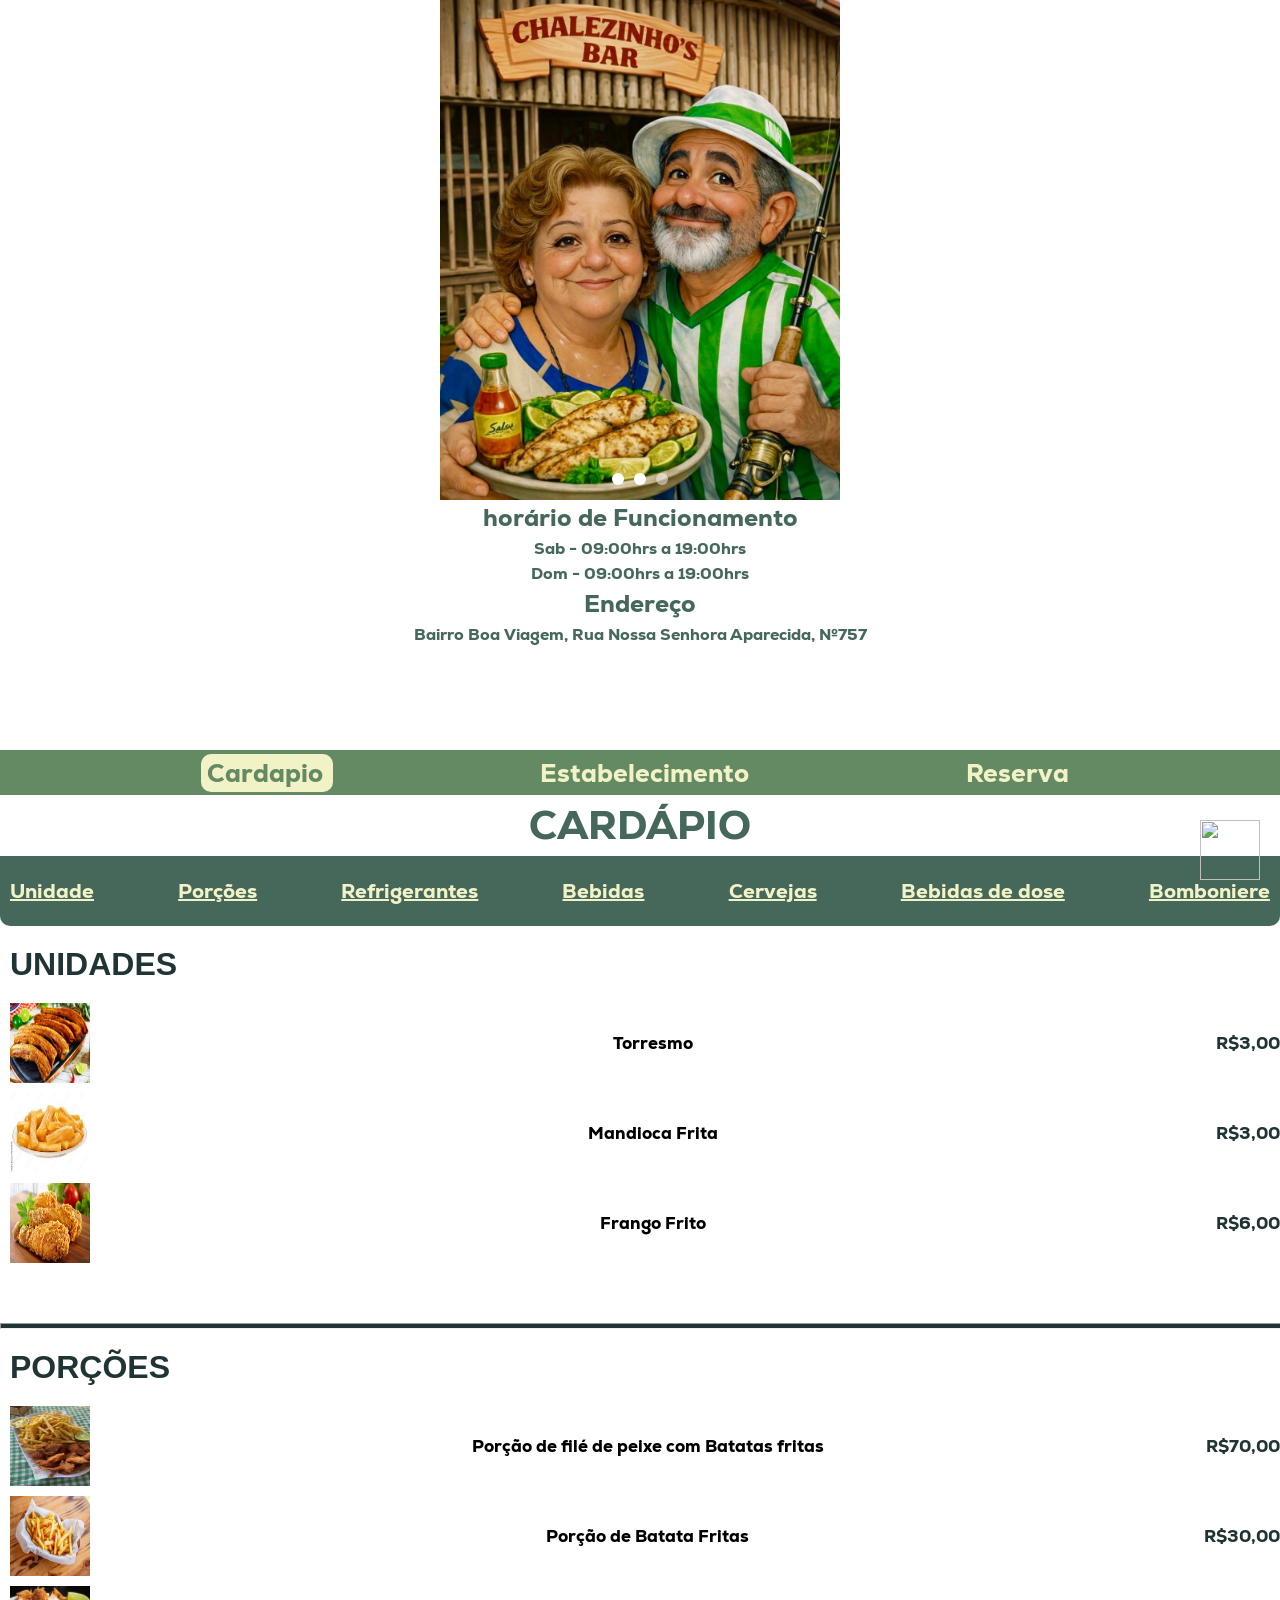
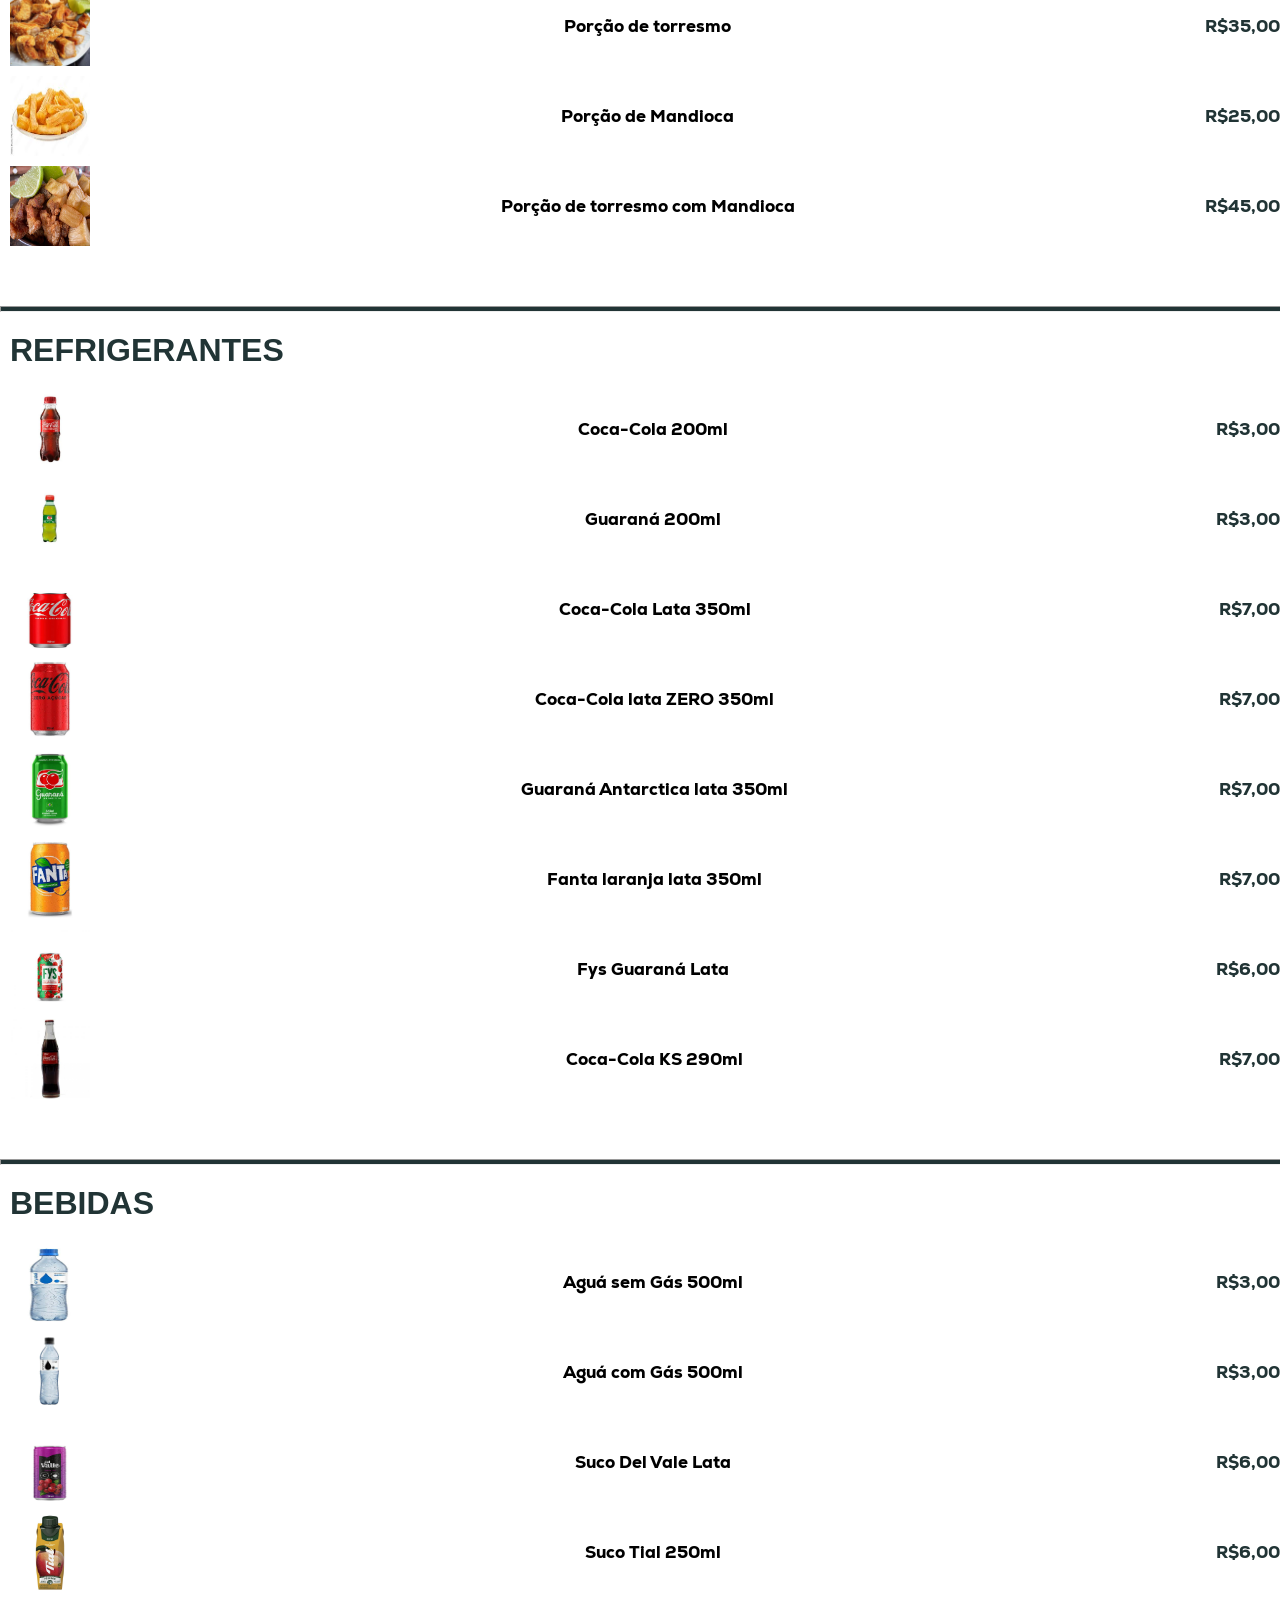
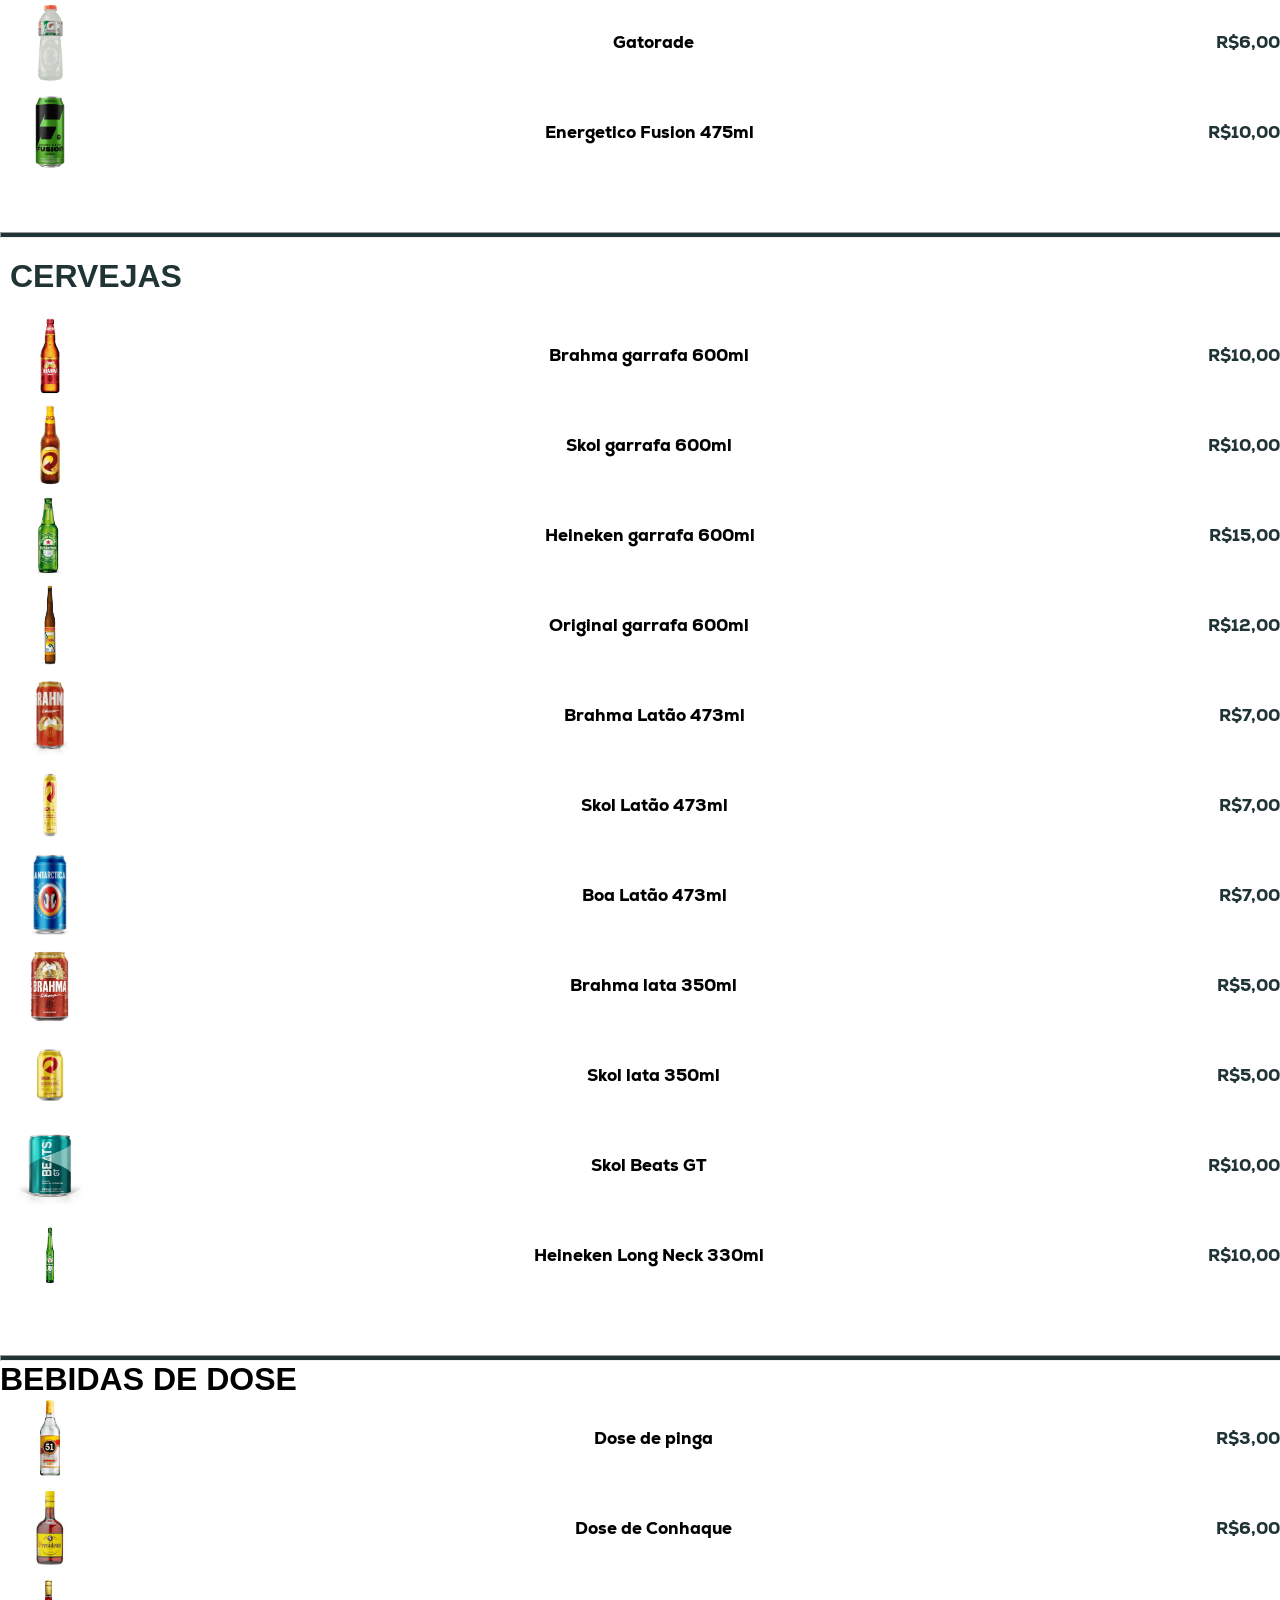
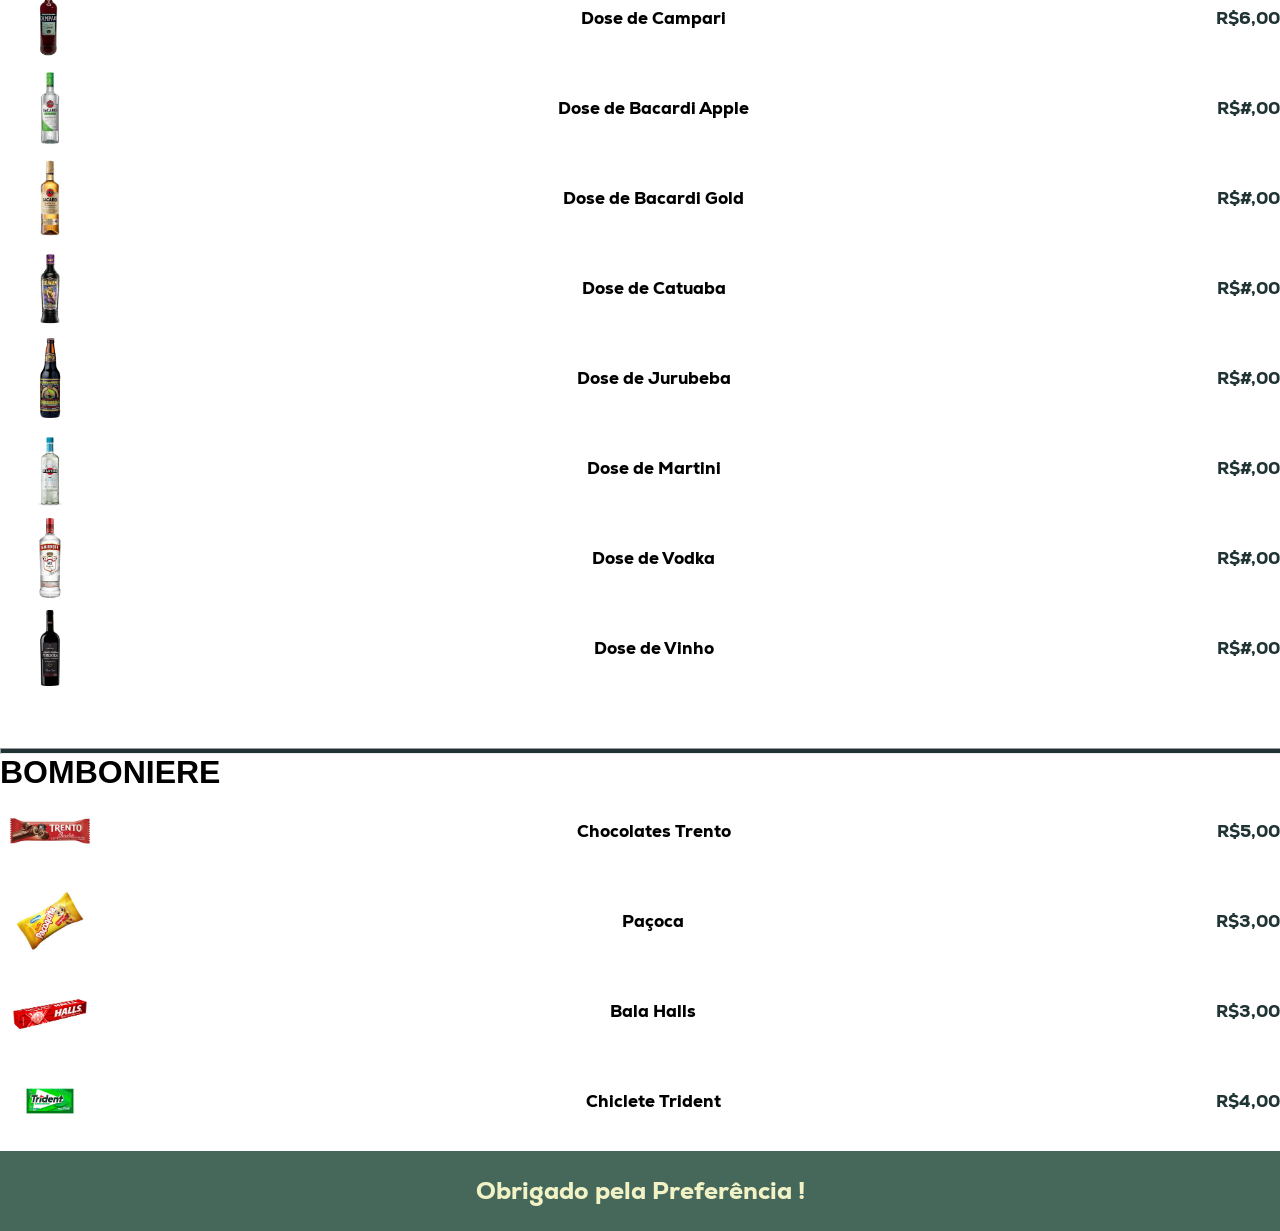
==== index.html @ db4ddb29 "ATUALIZAÇÃO" ====
<html lang="pt-br"><head>
    <meta charset="UTF-8">
    <meta name="viewport" content="width=device-width, initial-scale=1.0">
    <title>Cardapio Chalezinho`s Bar</title>
    <link rel="shortcut icon" href="favicon.ico" type="image/x-icon">
    <link rel="stylesheet" href="style.css">
    </head>
<body>
   <header> 
   <!-- imagem caricatura ! -->
    <div class="slider">
        <img src="imagens/caricaturacort.jpeg" class="active">
        <img src="imagens/caricatura2.jpeg" class="">
        <img src="imagens/caricatura3.jpeg" class="">

    <div class="dots">
    <span class="dot active" onclick="goToSlide(0)"></span>
    <span class="dot" onclick="goToSlide(1)"></span>
    <span class="dot" onclick="goToSlide(2)"></span>
  </div>
    </div>
    
</header>

<script>
  const images = document.querySelectorAll(".slider img");
  const dots = document.querySelectorAll(".dot");
  let current = 0;

  function showSlide(index){
    images[current].classList.remove("active");
    dots[current].classList.remove("active");

    current = index;

    images[current].classList.add("active");
    dots[current].classList.add("active");
  }

  function changeImage(){
    let next = (current + 1) % images.length;
    showSlide(next);
  }

  function goToSlide(index){
    showSlide(index);
  }

  setInterval(changeImage, 2000); // agora 2 segundos
</script>
<a href="https://wa.me/5537991160742" class="whatsapp-fixo" target="_blank">
  <img src="https://cdn-icons-png.flaticon.com/512/733/733585.png" width="60">
</a>
<aside class="info">
    <h1>horário de Funcionamento</h1>
    <p>Sab - 09:00hrs a 19:00hrs</p>
    <p>Dom - 09:00hrs a 19:00hrs</p>
    <h1>Endereço</h1>
    <p>Bairro Boa Viagem, Rua Nossa Senhora Aparecida, Nº757</p>

</aside>

<aside class="cardapiohistoria">
    <a href="#" id="Cardapio">Cardapio</a>
    <a href="index2.html" id="espaço">Estabelecimento</a>
    <a href="index3.html" id="reserva">Reserva</a>
</aside>

<h1 class="titulopagina">CARDÁPIO</h1>
<nav>
    <a href="#">Unidade</a>
    <a href="#">Porções</a>
    <a href="#">Refrigerantes</a>
    <a href="#">Bebidas</a>
    <a href="#">Cervejas</a>
    <a href="#">Bebidas de dose</a>
    <a href="#">Bomboniere</a>
</nav> 
<!--INICIO MENU-->
 <div class="MENU">
    <main>
        <!--PRODUTO-->
        <h1>UNIDADES</h1>
        <div id="produtos">
            <div class="imagemitem">
                    <img src="imagens/CASCALHO UND.jpeg" alt="provisoria">
                </div>

                <div class="Descrição">
                    <p>Torresmo</p>
                </div>
                <div class=" Valor">
                    <p>R$3,00</p>
                </div>
        </div>

        <div id="produtos">
            <div class="imagemitem">
                    <img src="imagens/mandioca porção.jpg" alt="provisoria">
                </div>

                <div class="Descrição">
                    <p>Mandioca Frita</p>
                </div>
                <div class=" Valor">
                    <p>R$3,00</p>
                </div>
        </div>

        <div id="produtos">
            <div class="imagemitem">
                    <img src="imagens/FRANGO FRITO.jpeg" alt="provisoria">
                </div>

                <div class="Descrição">
                    <p>Frango Frito</p>
                </div>
                <div class=" Valor">
                    <p>R$6,00</p>
                </div>
        </div>

        <hr>
<h1>PORÇÕES</h1>
        <div id="produtos">
            <div class="imagemitem">
                <img src="imagens/PEIXE-BATATA.jpeg" alt="provisoria">
            </div>

            <div class="Descrição">
                <p>Porção de filé de peixe com Batatas fritas</p>
            </div>

            <div class=" Valor">
                <p>R$70,00</p>
            </div>
        </div>
        <div id="produtos">
            <div class="imagemitem">
                    <img src="imagens/BATATA FRITA.jpeg" alt="provisoria">
                </div>

                <div class="Descrição">
                    <p>Porção de Batata Fritas</p>
                </div>
                <div class=" Valor">
                    <p>R$30,00</p>
                </div>
        </div>

        <div id="produtos">
            <div class="imagemitem">
                    <img src="imagens/CASCALHO.jpeg" alt="provisoria">
                </div>

                <div class="Descrição">
                    <p>Porção de torresmo</p>
                </div>
                <div class=" Valor">
                    <p>R$35,00</p>
                </div>
        </div>

        <div id="produtos">
            <div class="imagemitem">
                    <img src="imagens/mandioca porção.jpg" alt="provisoria">
                </div>

                <div class="Descrição">
                    <p>Porção de Mandioca</p>
                </div>
                <div class=" Valor">
                    <p>R$25,00</p>
                </div>
        </div>

        <div id="produtos">
                <div class="imagemitem">
                    <img src="imagens/CASCALHO-MANDIOCA.jpeg" alt="provisoria">
                </div>

                <div class="Descrição">
                    <p>Porção de torresmo com Mandioca</p>
                </div>
                <div class=" Valor">
                    <p>R$45,00</p>
                </div>
        </div>

        <hr>
<h1>REFRIGERANTES</h1> <!-- REFRIGERANTES!-->

        <div id="produtos">
                <div class="imagemitem">
                    <img src="imagens/COCA PQ.jpeg" alt="provisoria">
                </div>

                <div class="Descrição">
                    <p>Coca-Cola 200ml</p>
                </div>
                <div class=" Valor">
                    <p>R$3,00</p>
                </div>
        </div>

        <div id="produtos">
                <div class="imagemitem">
                    <img src="imagens/GUARANA PQ.jpeg" alt="provisoria">
                </div>

                <div class="Descrição">
                    <p>Guaraná 200ml</p>
                </div>
                <div class=" Valor">
                    <p>R$3,00</p>
                </div>
        </div>

        <div id="produtos">
                <div class="imagemitem">
                    <img src="imagens/COCA LATA.jpeg" alt="provisoria">
                </div>

                <div class="Descrição">
                    <p>Coca-Cola Lata 350ml</p>
                </div>
                <div class=" Valor">
                    <p>R$7,00</p>
                </div>
        </div>

        <div id="produtos">
                <div class="imagemitem">
                    <img src="imagens/COCA LATA ZERO.jpeg" alt="provisoria">
                </div>

                <div class="Descrição">
                    <p>Coca-Cola lata ZERO 350ml</p>
                </div>
                <div class=" Valor">
                    <p>R$7,00</p>
                </div>
        </div>

        <div id="produtos">
                <div class="imagemitem">
                    <img src="imagens/GUARANA LATA.jpeg" alt="provisoria">
                </div>

                <div class="Descrição">
                    <p>Guaraná Antarctica lata 350ml</p>
                </div>
                <div class=" Valor">
                    <p>R$7,00</p>
                </div>
        </div>

        <div id="produtos">
                <div class="imagemitem">
                    <img src="imagens/FANTA LARANJA.jpeg" alt="provisoria">
                </div>

                <div class="Descrição">
                    <p>Fanta laranja lata 350ml</p>
                </div>
                <div class=" Valor">
                    <p>R$7,00</p>
                </div>
        </div>

                <div id="produtos">
                <div class="imagemitem">
                    <img src="imagens/fysgurarana.jpeg" alt="provisoria">
                </div>

                <div class="Descrição">
                    <p>Fys Guaraná Lata</p>
                </div>
                <div class=" Valor">
                    <p>R$6,00</p>
                </div>
        </div>

        <div id="produtos">
                <div class="imagemitem">
                    <img src="imagens/COCA KS.jpeg" alt="provisoria">
                </div>

                <div class="Descrição">
                    <p>Coca-Cola KS 290ml</p>
                </div>
                <div class=" Valor">
                    <p>R$7,00</p>
                </div>
        </div>

        <!-- FIM REFRIGERANTES!-->

        <hr>
<h1> BEBIDAS</h1> <!-- SUCOS/AGUÁ!-->

        <div id="produtos">
                <div class="imagemitem">
                    <img src="imagens/AGUA.jpeg" alt="provisoria">
                </div>

                <div class="Descrição">
                    <p>Aguá sem Gás 500ml</p>
                </div>
                <div class=" Valor">
                    <p>R$3,00</p>
                </div>
        </div>

        <div id="produtos">
                <div class="imagemitem">
                    <img src="imagens/AGUA COM GÁS.jpeg" alt="provisoria">
                </div>

                <div class="Descrição">
                    <p>Aguá com Gás 500ml</p>
                </div>
                <div class=" Valor">
                    <p>R$3,00</p>
                </div>
        </div>
        <div id="produtos">
                <div class="imagemitem">
                    <img src="imagens/sucolata.jpeg" alt="provisoria">
                </div>

                <div class="Descrição">
                    <p>Suco Del Vale Lata</p>
                </div>
                <div class=" Valor">
                    <p>R$6,00</p>
                </div>
        </div>
        
        <div id="produtos">
                <div class="imagemitem">
                    <img src="imagens/sucotial.jpeg" alt="provisoria">
                </div>

                <div class="Descrição">
                    <p>Suco Tial 250ml</p>
                </div>
                <div class=" Valor">
                    <p>R$6,00</p>
                </div>
        </div>

                <div id="produtos">
                <div class="imagemitem">
                    <img src="imagens/gatorade.jpeg" alt="provisoria">
                </div>

                <div class="Descrição">
                    <p>Gatorade</p>
                </div>
                <div class=" Valor">
                    <p>R$6,00</p>
                </div>
        </div>

        <div id="produtos">
                <div class="imagemitem">
                    <img src="imagens/fusion.jpeg" alt="provisoria">
                </div>

                <div class="Descrição">
                    <p>Energetico Fusion 475ml</p>
                </div>
                <div class=" Valor">
                    <p>R$10,00</p>
                </div>
        </div>

        <hr>
<!-- FIM SUCOS/AGUÁ!-->
<!--INICIO CERVEJA-->
<h1>CERVEJAS</h1>
        <div id="produtos">
                <div class="imagemitem">
                    <img src="imagens/CV BRAHMA GRF.jpeg" alt="">
                </div>

                <div class="Descrição">
                    <p>Brahma garrafa 600ml</p>
                </div>
                <div class=" Valor">
                    <p>R$10,00</p>
                </div>
        </div>
                <div id="produtos">
                <div class="imagemitem">
                    <img src="imagens/CV SKOL GRF.jpeg" alt="">
                </div>

                <div class="Descrição">
                    <p>Skol garrafa 600ml</p>
                </div>
                <div class=" Valor">
                    <p>R$10,00</p>
                </div>
        </div>

                </div>
                <div id="produtos">
                <div class="imagemitem">
                    <img src="imagens/heineken600ml.jpeg" alt="">
                </div>

                <div class="Descrição">
                    <p>Heineken garrafa 600ml</p>
                </div>
                <div class=" Valor">
                    <p>R$15,00</p>
                </div>
        </div>
                <div id="produtos">
                <div class="imagemitem">
                    <img src="imagens/CV ORIGINAL GRF.jpeg" alt="">
                </div>

                <div class="Descrição">
                    <p>Original garrafa 600ml</p>
                </div>
                <div class=" Valor">
                    <p>R$12,00</p>
                </div>
        </div>
                <div id="produtos">
                <div class="imagemitem">
                    <img src="imagens/CV BRAHMA LATÃO.jpeg" alt="">
                </div>

                <div class="Descrição">
                    <p>Brahma Latão 473ml</p>
                </div>
                <div class=" Valor">
                    <p>R$7,00</p>
                </div>
        </div>
                <div id="produtos">
                <div class="imagemitem">
                    <img src="imagens/CV BOA SKOL.jpeg" alt="">
                </div>

                <div class="Descrição">
                    <p>Skol Latão 473ml</p>
                </div>
                <div class=" Valor">
                    <p>R$7,00</p>
                </div>
        </div>
                <div id="produtos">
                <div class="imagemitem">
                    <img src="imagens/CV BOA LATÃO.jpeg" alt="">
                </div>

                <div class="Descrição">
                    <p>Boa Latão 473ml</p>
                </div>
                <div class=" Valor">
                    <p>R$7,00</p>
                </div>
        </div>
        <div id="produtos">
                <div class="imagemitem">
                    <img src="imagens/CV BRAHMA LATA.jpeg" alt="">
                </div>

                <div class="Descrição">
                    <p>Brahma lata 350ml</p>
                </div>
                <div class=" Valor">
                    <p>R$5,00</p>
                </div>
        </div>
                <div id="produtos">
                <div class="imagemitem">
                    <img src="imagens/CV SKOL LATA.jpeg" alt="">
                </div>

                <div class="Descrição">
                    <p>Skol lata 350ml</p>
                </div>
                <div class=" Valor">
                    <p>R$5,00</p>
                </div>
        </div>
                <div id="produtos">
                <div class="imagemitem">
                    <img src="imagens/beatsgt.jpeg" alt="provisoria">
                </div>

                <div class="Descrição">
                    <p>Skol Beats GT</p>
                </div>
                <div class=" Valor">
                    <p>R$10,00</p>
                </div>
        </div>
                <div id="produtos">
                <div class="imagemitem">
                    <img src="imagens/CV HEINEKEN LNCK.jpeg" alt="">
                </div>

                <div class="Descrição">
                    <p>Heineken Long Neck 330ml</p>
                </div>
                <div class=" Valor">
                    <p>R$10,00</p>
                </div>
        </div>
<!--FIM CERVEJA-->
<!--INICIO DOSE-->
        <hr>
        <h1>BEBIDAS DE DOSE</h1>
        <div id="produtos">
                <div class="imagemitem">
                    <img src="imagens/PINGA.jpeg" alt="">
                </div>

                <div class="Descrição">
                    <p>Dose de pinga</p>
                </div>
                <div class=" Valor">
                    <p>R$3,00</p>
                </div>
        </div>

                <div id="produtos">
                <div class="imagemitem">
                    <img src="imagens/CONHAQUE.jpeg" alt="">
                </div>

                <div class="Descrição">
                    <p>Dose de Conhaque</p>
                </div>
                <div class=" Valor">
                    <p>R$6,00</p>
                </div>
        </div>

                <div id="produtos">
                <div class="imagemitem">
                    <img src="imagens/CAMPARI.jpeg" alt="">
                </div>

                <div class="Descrição">
                    <p>Dose de Campari</p>
                </div>
                <div class=" Valor">
                    <p>R$6,00</p>
                </div>
        </div>
                </div>

                <div id="produtos">
                <div class="imagemitem">
                    <img src="imagens/bacardiapple.jpeg" alt="">
                </div>

                <div class="Descrição">
                    <p>Dose de Bacardi Apple</p>
                </div>
                <div class=" Valor">
                    <p>R$#,00</p>
                </div>
        </div>
                </div>

                <div id="produtos">
                <div class="imagemitem">
                    <img src="imagens/bacardigold.jpeg" alt="">
                </div>

                <div class="Descrição">
                    <p>Dose de Bacardi Gold</p>
                </div>
                <div class=" Valor">
                    <p>R$#,00</p>
                </div>
        </div>
                </div>

                <div id="produtos">
                <div class="imagemitem">
                    <img src="imagens/catuaba.jpeg" alt="">
                </div>

                <div class="Descrição">
                    <p>Dose de Catuaba</p>
                </div>
                <div class=" Valor">
                    <p>R$#,00</p>
                </div>
        </div>
                </div>

                <div id="produtos">
                <div class="imagemitem">
                    <img src="imagens/jurubeba.jpeg" alt="">
                </div>

                <div class="Descrição">
                    <p>Dose de Jurubeba</p>
                </div>
                <div class=" Valor">
                    <p>R$#,00</p>
                </div>
        </div>
                </div>

                <div id="produtos">
                <div class="imagemitem">
                    <img src="imagens/martini.jpeg" alt="">
                </div>

                <div class="Descrição">
                    <p>Dose de Martini</p>
                </div>
                <div class=" Valor">
                    <p>R$#,00</p>
                </div>
        </div>
                </div>

                <div id="produtos">
                <div class="imagemitem">
                    <img src="imagens/vodka.jpeg" alt="">
                </div>

                <div class="Descrição">
                    <p>Dose de Vodka</p>
                </div>
                <div class=" Valor">
                    <p>R$#,00</p>
                </div>
        </div>

                </div>
                </div>

                <div id="produtos">
                <div class="imagemitem">
                    <img src="imagens/vinho.jpeg" alt="">
                </div>

                <div class="Descrição">
                    <p>Dose de Vinho</p>
                </div>
                <div class=" Valor">
                    <p>R$#,00</p>
                </div>
        </div>
        
    </div>
    </main>   
    <hr>
 <!--FIM DOSE-->
<!--inicio DOCES-->
        <h1>BOMBONIERE</h1>
         <div id="produtos">
                <div class="imagemitem">
                    <img src="imagens/TRENTO.jpeg" alt="">
                </div>

                <div class="Descrição">
                    <p>Chocolates Trento</p>
                </div>
                <div class=" Valor">
                    <p>R$5,00</p>
                </div>
        </div>
        <div id="produtos">
                <div class="imagemitem">
                    <img src="imagens/PAÇOCA.jpeg" alt="">
                </div>

                <div class="Descrição">
                    <p>Paçoca</p>
                </div>
                <div class=" Valor">
                    <p>R$3,00</p>
                </div>
        </div>

                <div id="produtos">
                <div class="imagemitem">
                    <img src="imagens/HALLS.jpeg" alt="">
                </div>

                <div class="Descrição">
                    <p>Bala Halls</p>
                </div>
                <div class=" Valor">
                    <p>R$3,00</p>
                </div>
        </div>

        <div id="produtos">
                <div class="imagemitem">
                    <img src="imagens/TRIDENT.jpeg" alt="">
                </div>

                <div class="Descrição">
                    <p>Chiclete Trident</p>
                </div>
                <div class=" Valor">
                    <p>R$4,00</p>
                </div>
        </div>
        <!--FIM DOCES-->
    
 
 <!--FIM MENU-->

</body>
<footer>
    <h1>Obrigado pela Preferência !</h1>
</footer>
</html>
---- style.css ----
@charset "UTF-8";
*{
    margin: 0%;
    padding: 0%;
}

@font-face {
    font-family: Nexa;
    src: url(fontes/Nexa-Heavy.ttf);
}
:root{
    --cor0: #f1f2c5;
    --cor1: #bec7ae;
    --cor2: #648a64;
    --cor4: #46685b;
    --cor5: #213435;
 
}

body{
    background-color: rgb(255, 255, 255);
    font-family: Arial, Helvetica, sans-serif;
    margin: 0px;
    overflow-x: hidden;
}

.slider {
  width: 100%;
  height: 100%;
  position: relative;
}

.slider img {
  width: 100%;
  height: 100%;
  object-fit: cover;
  position: absolute;
  opacity: 0;
  margin: 0 auto;
  transition: opacity 1s cubic-bezier(0.46, 0.03, 0.52, 0.96);
}

.slider img.active {
  opacity: 1;
}

.dots{
  position: absolute;
  bottom: 15px;
  width: 100%;
  display: flex;
  justify-content: center;
  gap: 10px;
}

.dot{
  height: 12px;
  width: 12px;
  background-color: white;
  border-radius: 50%;
  cursor: pointer;
  opacity: 0.5;
  transition: 0.3s;
}

.dot.active{
  opacity: 1;
  background-color: white;
}

header{
    height: 500px;
    width: 400px;
    overflow: hidden;
    position: relative;
    background-color:white;
    margin: 0 auto;
}

header > img{
    width: 375px;
    height: 370px;
    display: flex;
    justify-content: center;
}
.whatsapp-fixo {
  position: fixed;
  bottom: 20px;
  right: 20px;
  z-index: 10000;
}
.info{
    text-align: center;
    align-items: center;
    font-family: Nexa , Helvetica, sans-serif;
    height: 250px;
    background-color:white;
    color: var(--cor4);
}
.cardapiohistoria{
    font-family: normal;
    background-color: var(--cor2);
    height: 45px;
    display: flex;                /* ativa flexbox */
    justify-content: space-evenly; 
    align-items: center; 
    overflow-x: auto;

}

.cardapiohistoria > a{
    font-family: Nexa;
    font-size: 25px;
    color:var(--cor2);
    text-decoration: none;
}
#Cardapio{
    background-color:var(--cor0);
    color:var(--cor2);
    padding-left:0px;
    border-radius:10px;
    padding-left:6px;
    padding-right:10px;
}

#espaço{
    color: var(--cor0);
    background-color:var(--cor2);
    border-radius:10px;
    padding-left:6px;
    padding-right:10px;
}

#reserva{
    color: var(--cor0);
    background-color:var(--cor2);
    border-radius:10px;
    padding-left:6px;
    padding-right:10px;
}

.titulopagina{
    font-size: 40px;
    font-family: Nexa;
    color: var(--cor4);
    display: flex;
    justify-content: center;
}
main{
    width: 100%;
    margin: auto;
    padding-top: 0px;
    overflow-x: hidden;
}
nav{
    text-align: center;
    align-items: center;
    background-color: var(--cor4);
    border-bottom-left-radius: 10px;
    border-bottom-right-radius: 10px;
    width: 100%;
    max-height: 300px;
    overflow-x: auto;
    position: sticky;
    top: 0;
    z-index: 1000;


    display: flex;                /* ativa flexbox */
    justify-content: space-between; /* logo esquerda, menu direita */
    align-items: center;          /* centraliza verticalmente */
    gap: 50px;
    
    height: 70px;
}

nav > a{
    color: var(--cor0);
    font-family: Nexa;
    font-size: 20px;
    display: flex;
    padding: 10px;
}

#produtos{
    display: flex;
    align-items: center;
    justify-content: space-between;
    gap: 10px;
    padding-bottom:10px;
    padding-left:10px;
}

.imagemitem > img{
    height: 80px;
    width: 80px;
}
#produtos > div > p{
    font-family: Nexa;
    font-size: 17px;
}

.Valor > p{
    color: var(--cor5);
}
 .MENU > main > h1{ 
     color: var(--cor5); 
     padding: 20px; 
     padding-left:10px
 }


hr{
    height:4px;
    margin-top:50px;
    background-color: var(--cor5);
    width:100%;
}

footer{
    height: 80px;
    background-color: var(--cor4);
    color: var(--cor0);
    font-size:12px;
    font-family: Nexa;
    align-content: center;
    align-items: center;
    text-align: center;
}
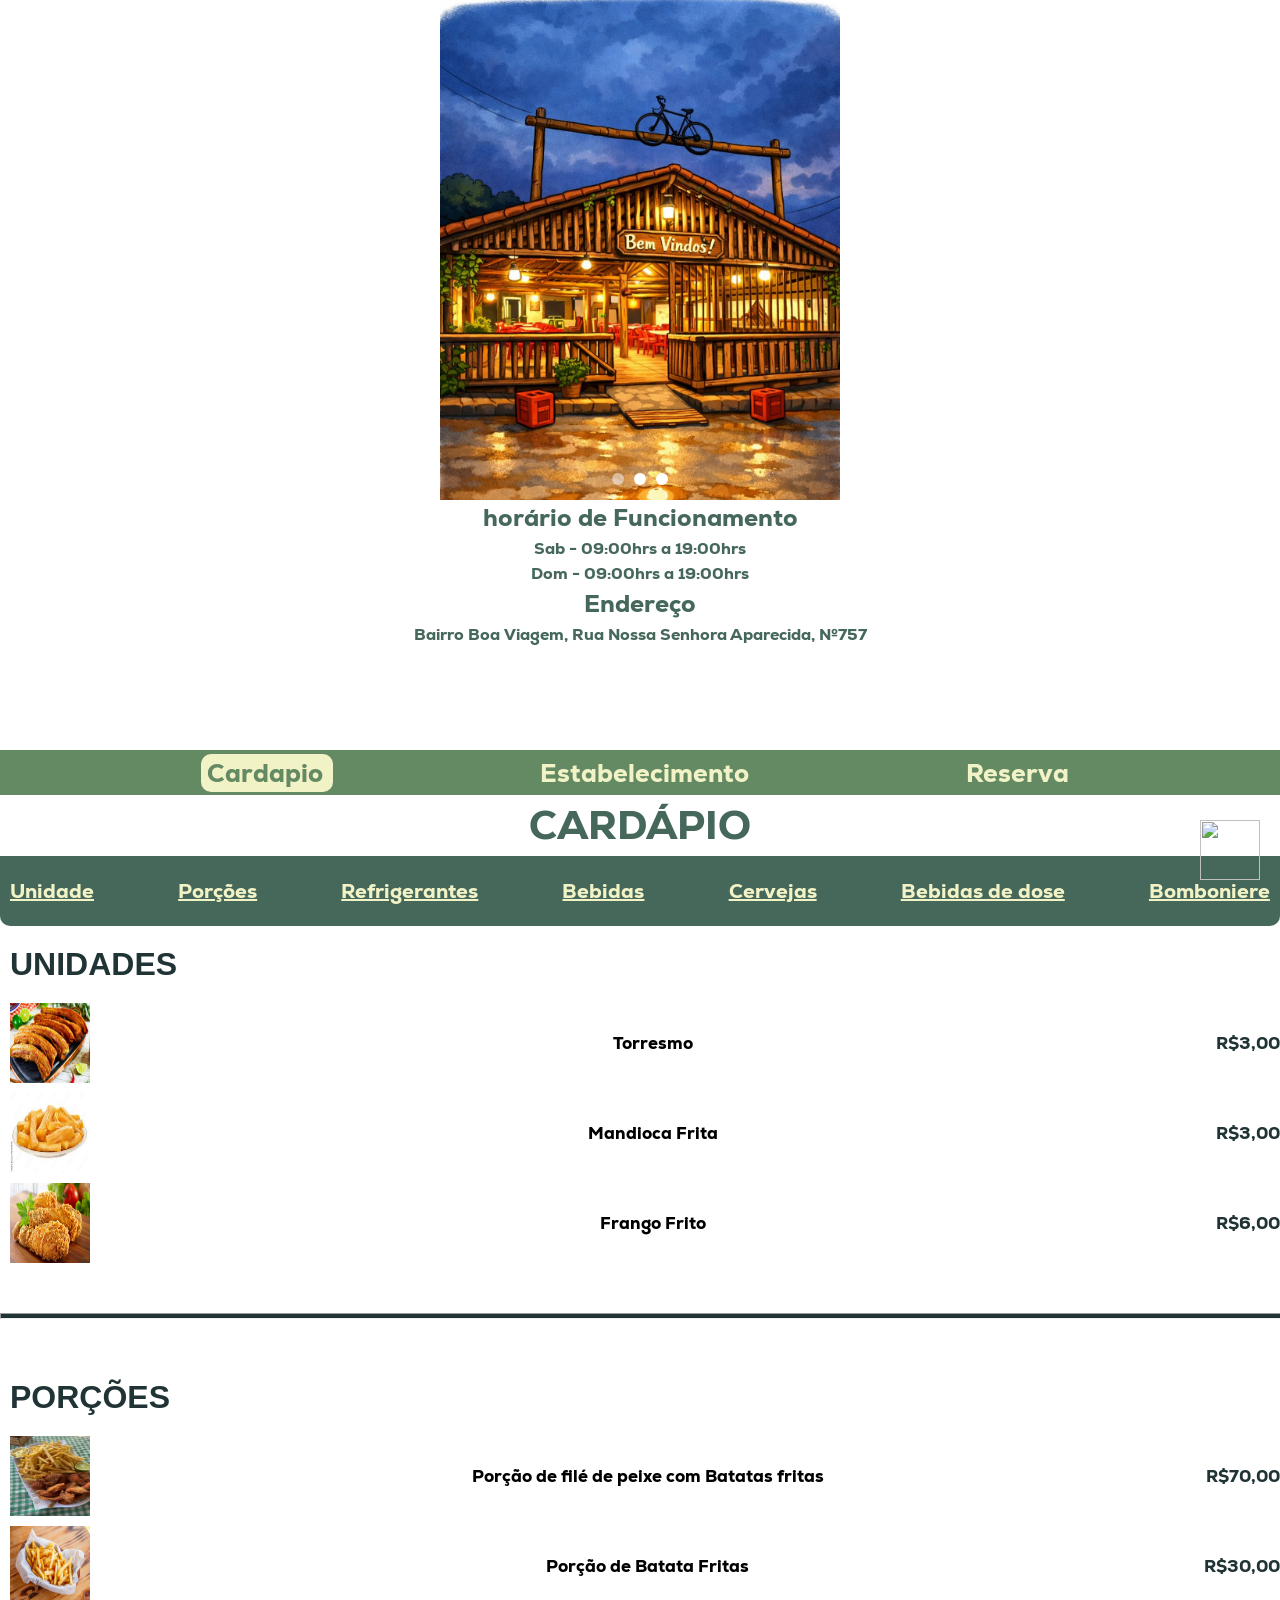
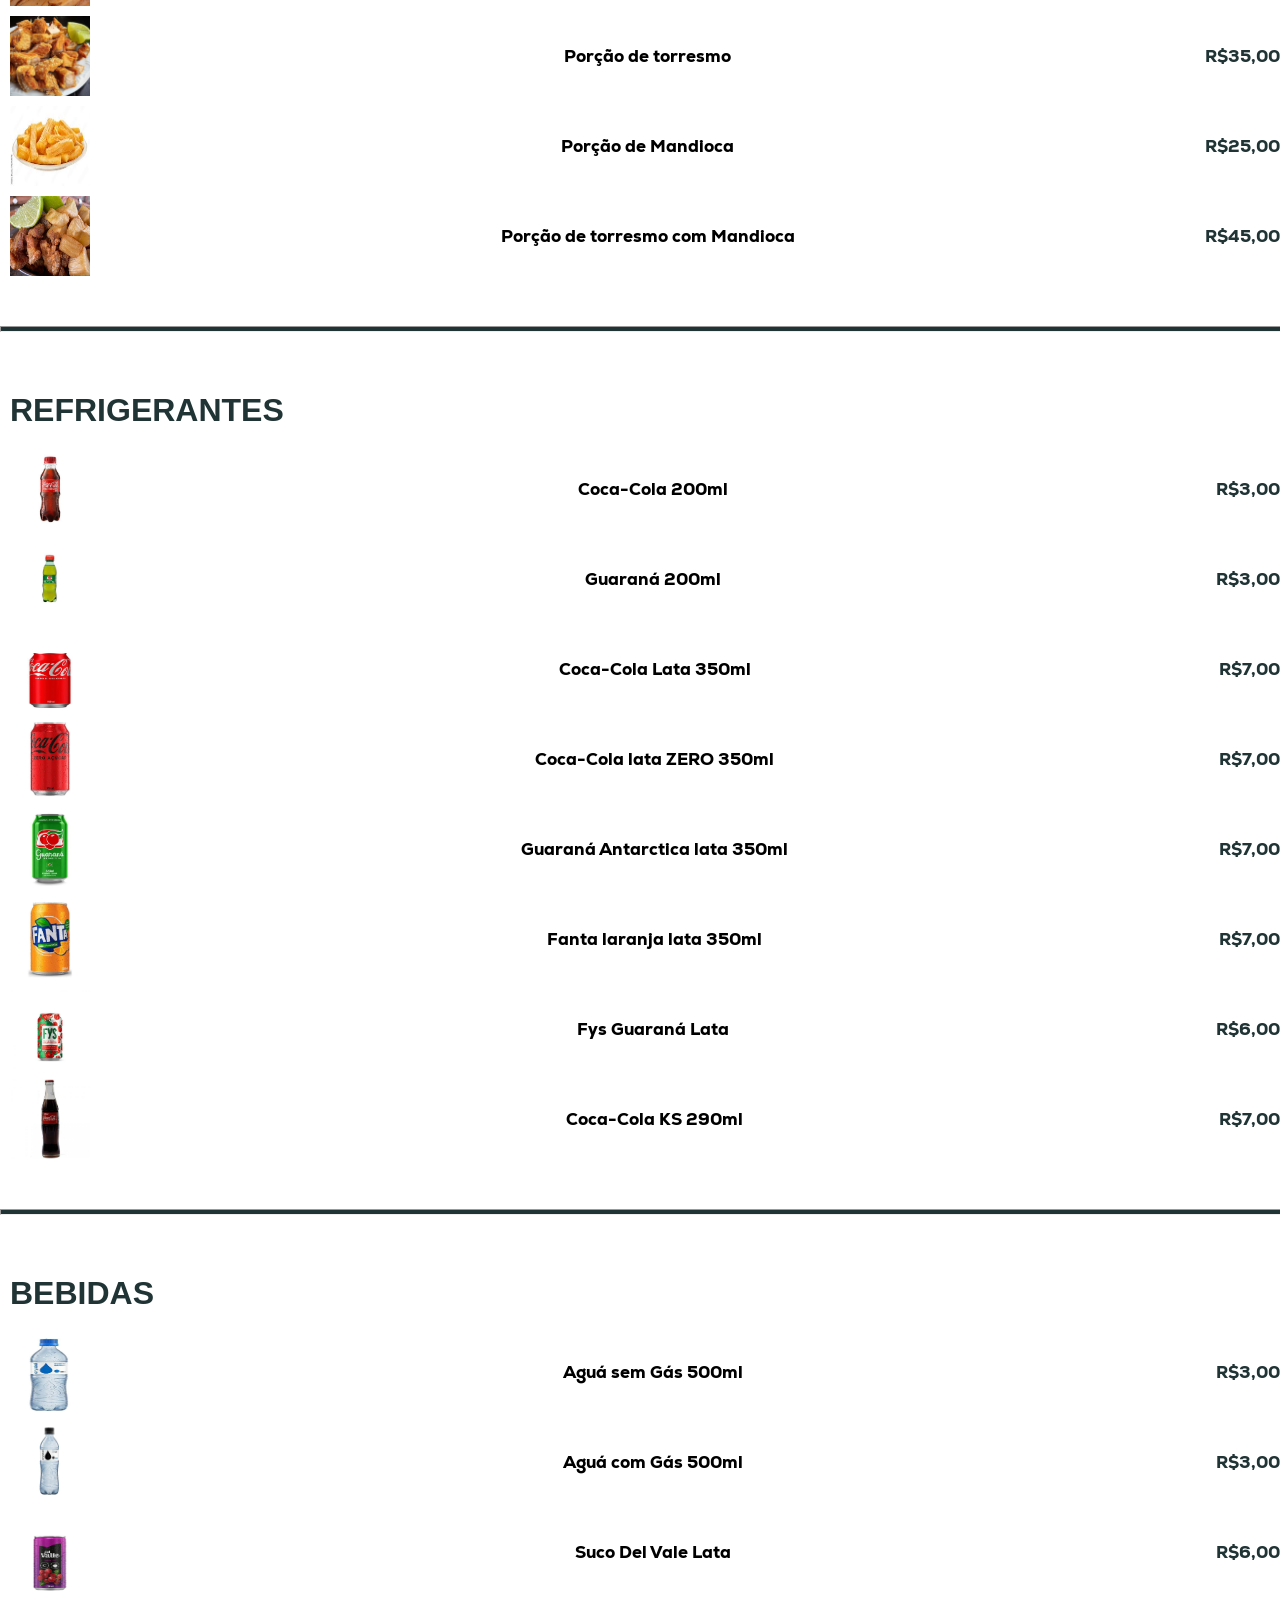
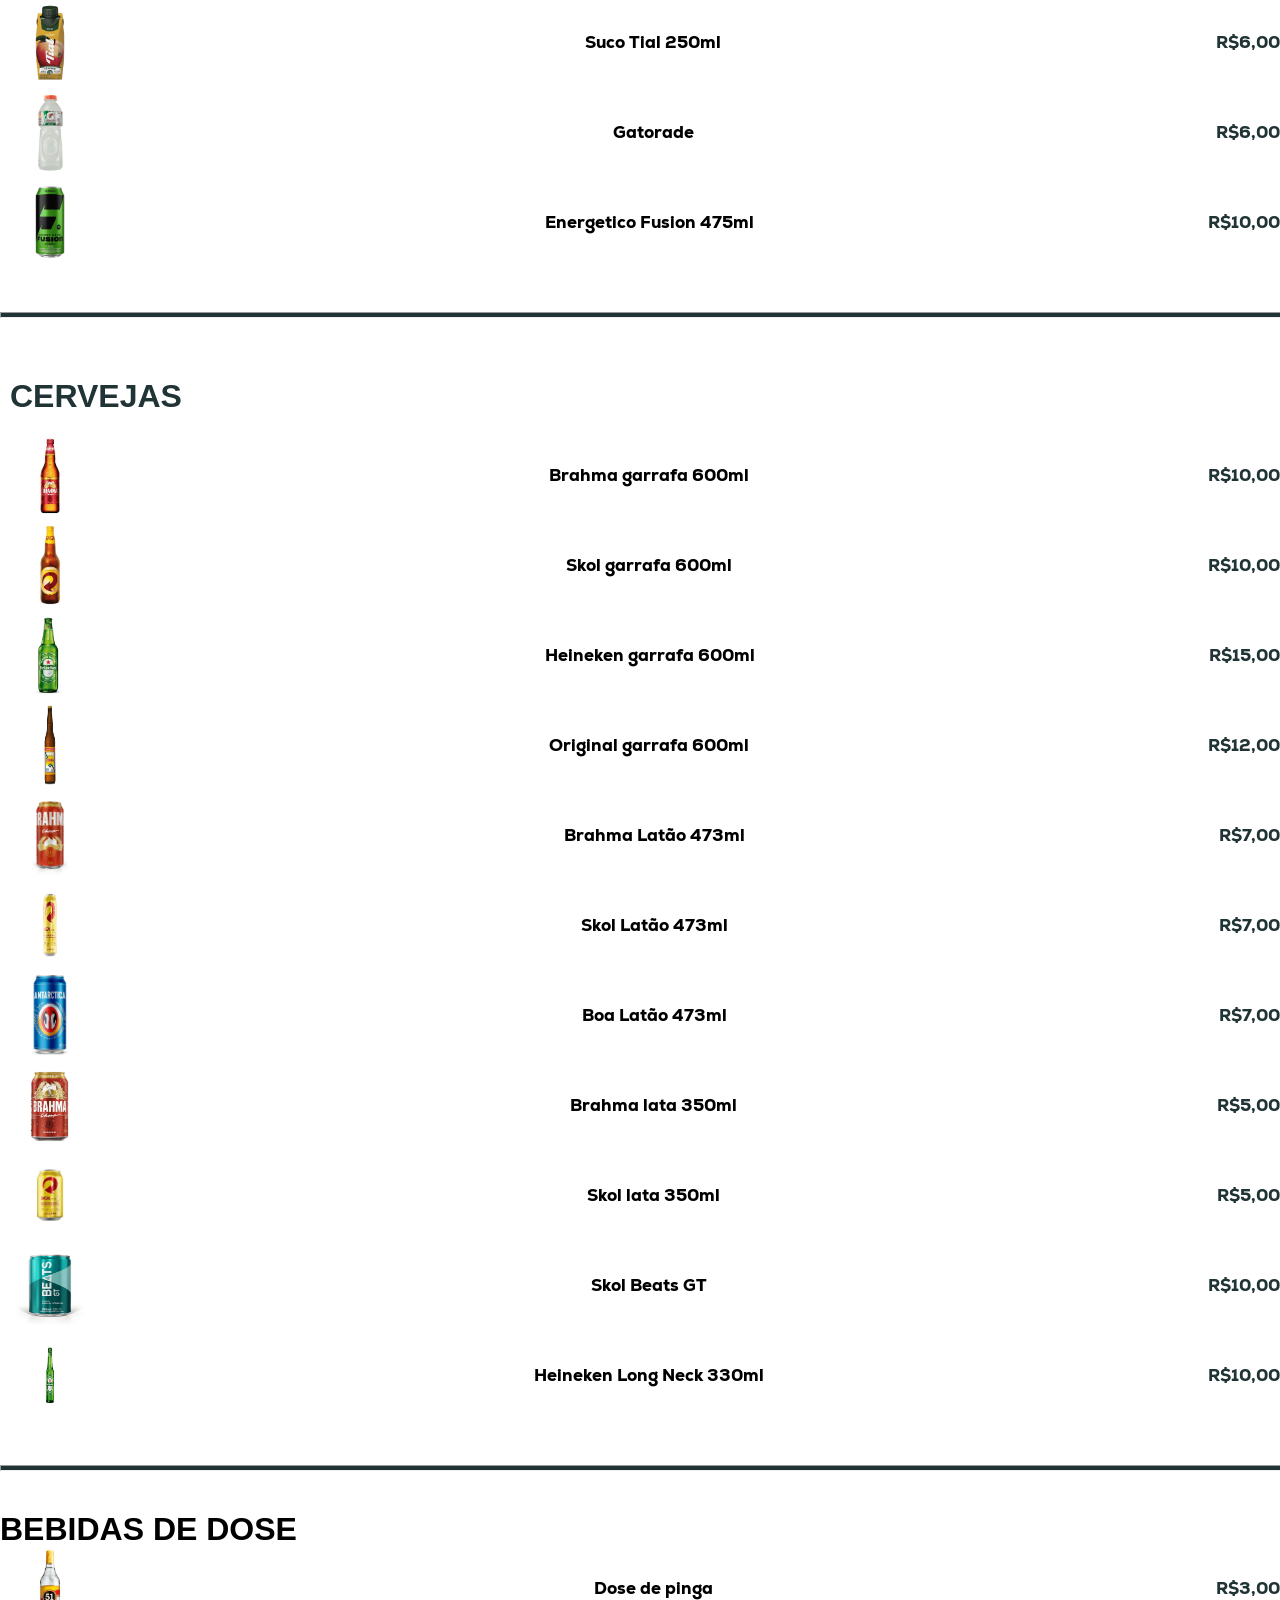
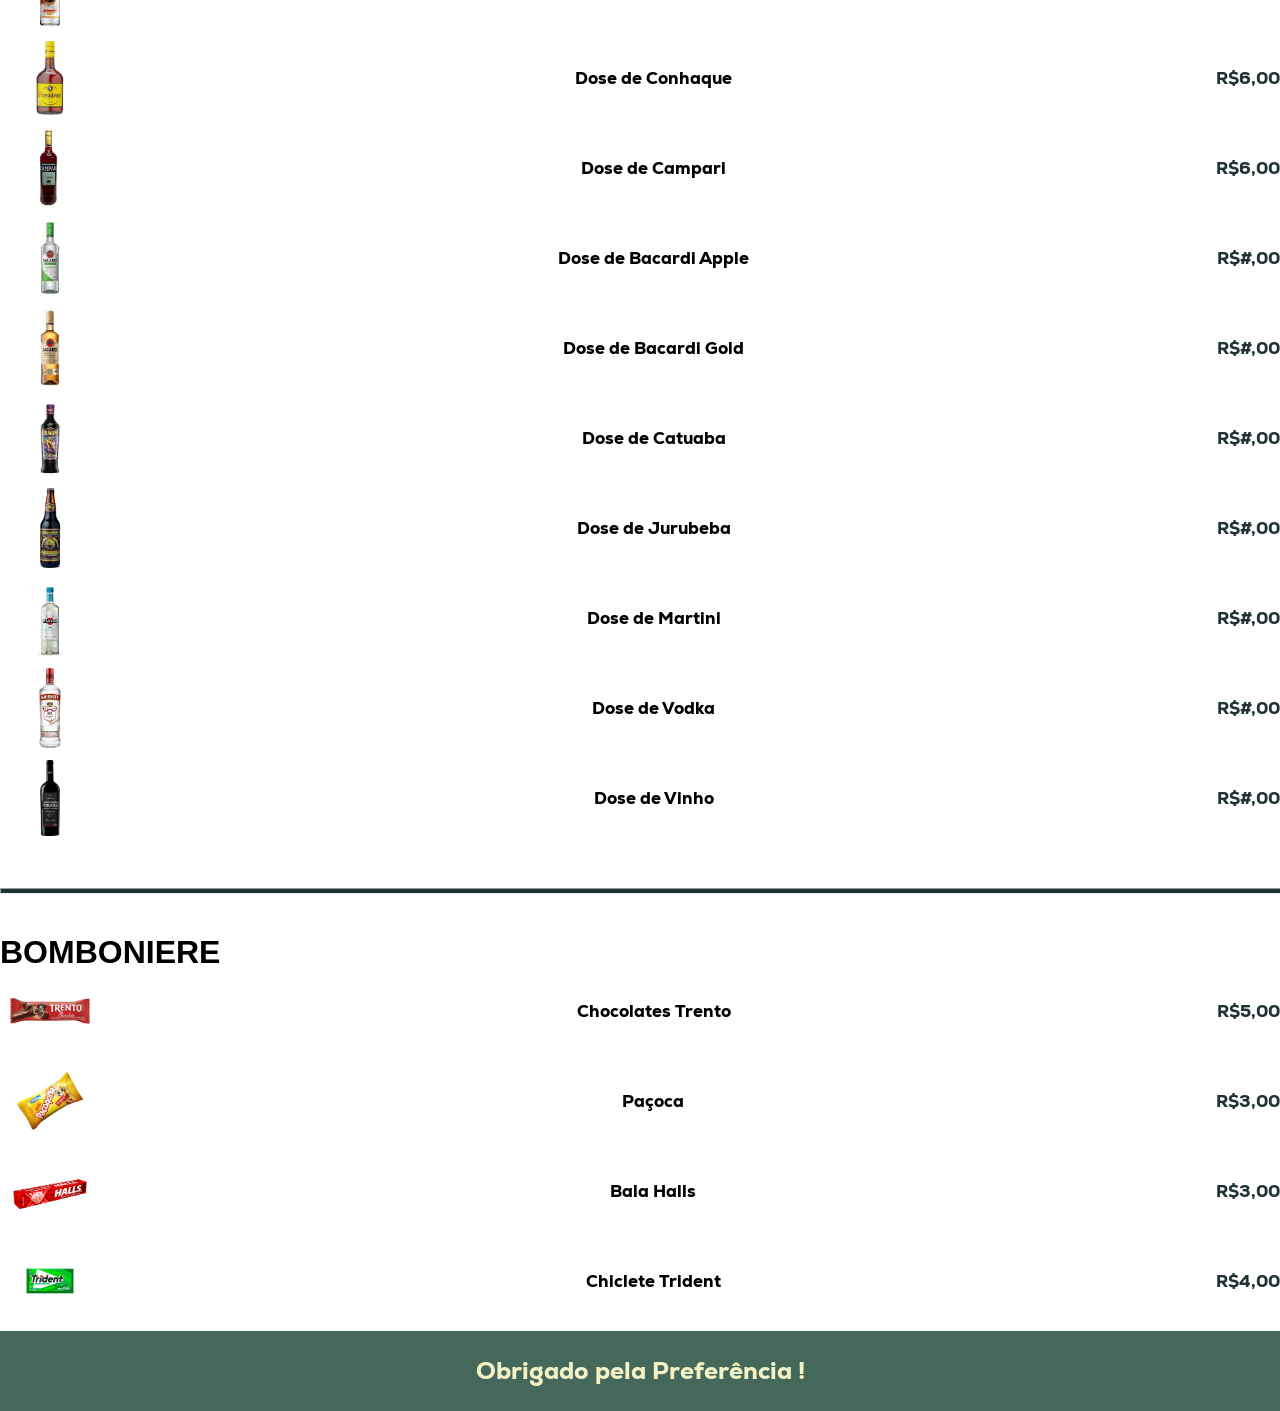
==== commit 4c534f35: "update" ====
--- a/index.html
+++ b/index.html
@@ -68,19 +68,19 @@
 
 <h1 class="titulopagina">CARDÁPIO</h1>
 <nav>
-    <a href="#">Unidade</a>
-    <a href="#">Porções</a>
-    <a href="#">Refrigerantes</a>
-    <a href="#">Bebidas</a>
-    <a href="#">Cervejas</a>
-    <a href="#">Bebidas de dose</a>
-    <a href="#">Bomboniere</a>
+    <a href="#unidade">Unidade</a>
+    <a href="#porçao">Porções</a>
+    <a href="#refri">Refrigerantes</a>
+    <a href="#bebida">Bebidas</a>
+    <a href="#cerveja">Cervejas</a>
+    <a href="#doses">Bebidas de dose</a>
+    <a href="#Bomboniere">Bomboniere</a>
 </nav> 
 <!--INICIO MENU-->
  <div class="MENU">
     <main>
         <!--PRODUTO-->
-        <h1>UNIDADES</h1>
+        <h1 id="unidade">UNIDADES</h1>
         <div id="produtos">
             <div class="imagemitem">
                     <img src="imagens/CASCALHO UND.jpeg" alt="provisoria">
@@ -120,7 +120,7 @@
                 </div>
         </div>
 
-        <hr>
+        <hr id="porçao">
 <h1>PORÇÕES</h1>
         <div id="produtos">
             <div class="imagemitem">
@@ -187,7 +187,7 @@
                 </div>
         </div>
 
-        <hr>
+        <hr id="refri">
 <h1>REFRIGERANTES</h1> <!-- REFRIGERANTES!-->
 
         <div id="produtos">
@@ -296,8 +296,8 @@
 
         <!-- FIM REFRIGERANTES!-->
 
-        <hr>
-<h1> BEBIDAS</h1> <!-- SUCOS/AGUÁ!-->
+        <hr id="bebida">
+<h1>BEBIDAS</h1> <!-- SUCOS/AGUÁ!-->
 
         <div id="produtos">
                 <div class="imagemitem">
@@ -376,7 +376,7 @@
                 </div>
         </div>
 
-        <hr>
+        <hr id="cerveja">
 <!-- FIM SUCOS/AGUÁ!-->
 <!--INICIO CERVEJA-->
 <h1>CERVEJAS</h1>
@@ -516,7 +516,7 @@
         </div>
 <!--FIM CERVEJA-->
 <!--INICIO DOSE-->
-        <hr>
+        <hr id="doses">
         <h1>BEBIDAS DE DOSE</h1>
         <div id="produtos">
                 <div class="imagemitem">
@@ -659,7 +659,7 @@
         
     </div>
     </main>   
-    <hr>
+    <hr id="Bomboniere">
  <!--FIM DOSE-->
 <!--inicio DOCES-->
         <h1>BOMBONIERE</h1>
--- a/style.css
+++ b/style.css
@@ -212,9 +212,10 @@
 
 hr{
     height:4px;
-    margin-top:50px;
     background-color: var(--cor5);
     width:100%;
+    margin-top: 40px;
+    margin-bottom: 40px;
 }
 
 footer{
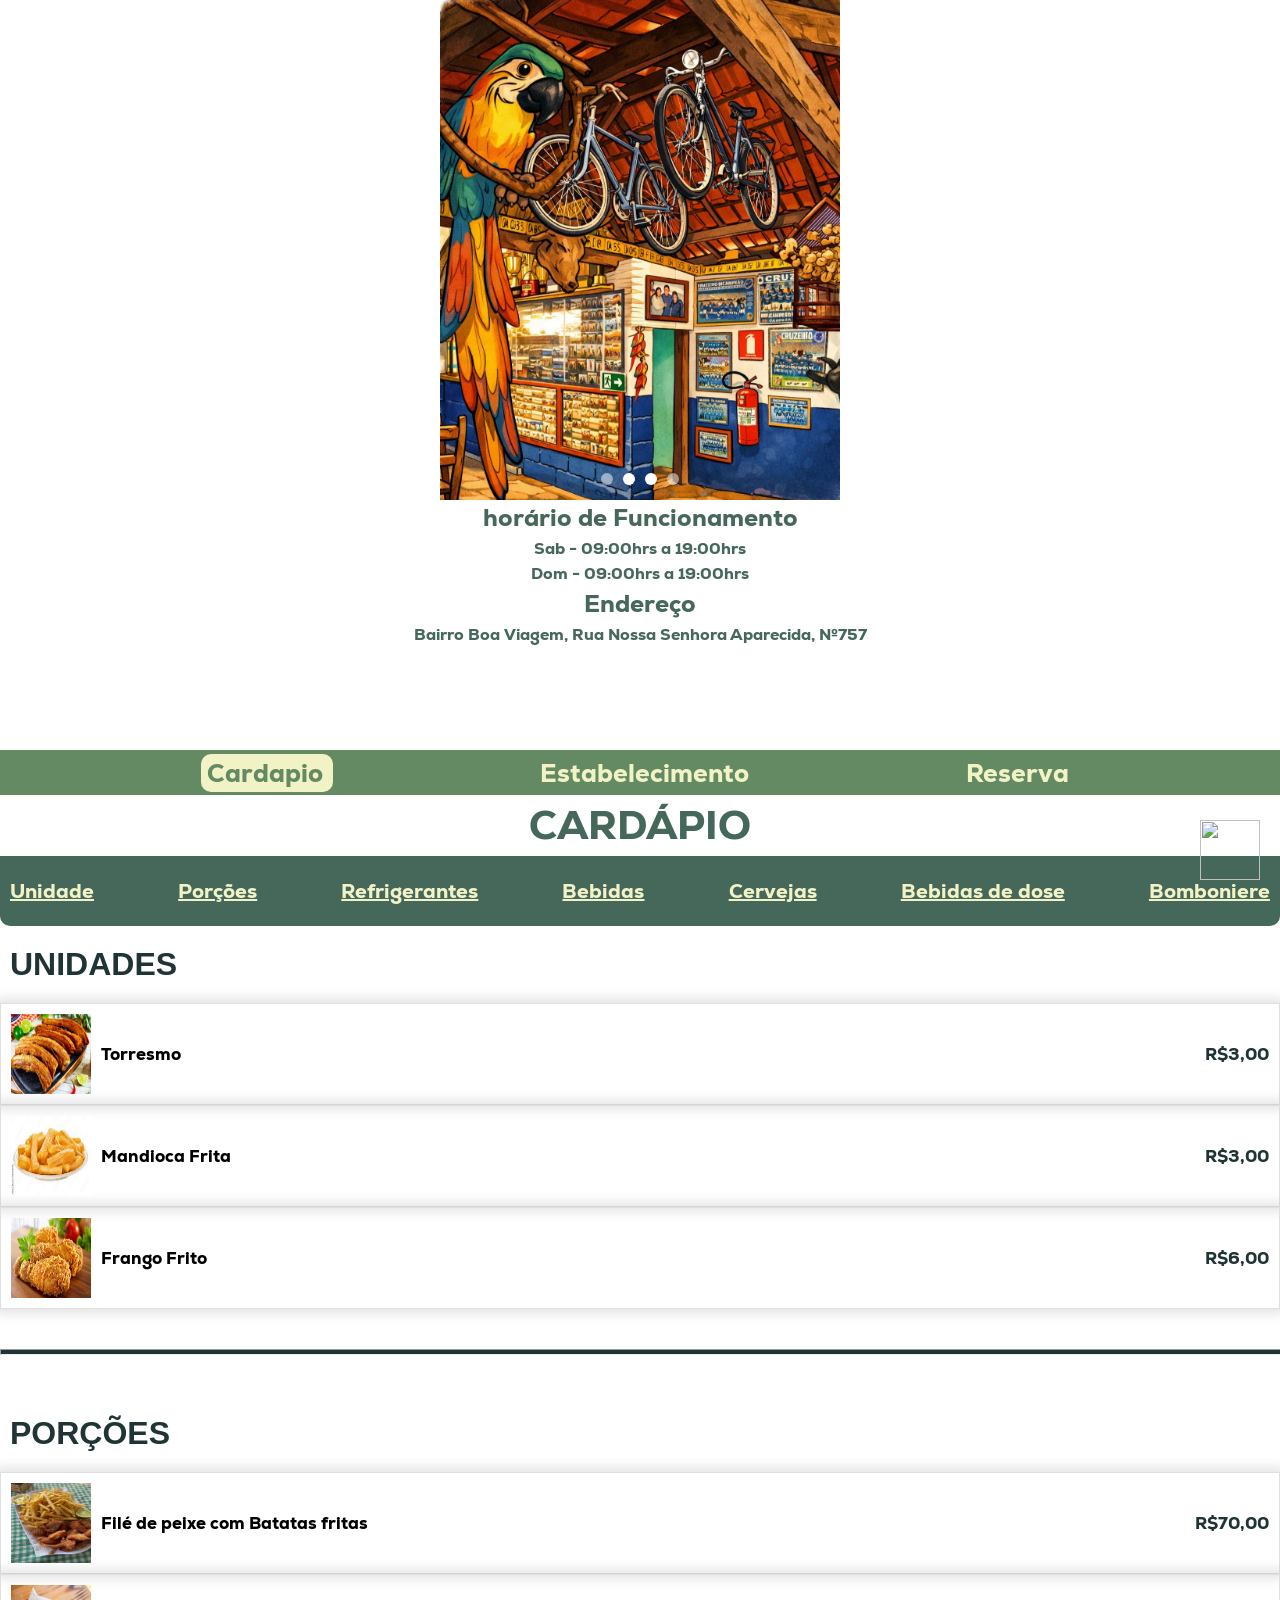
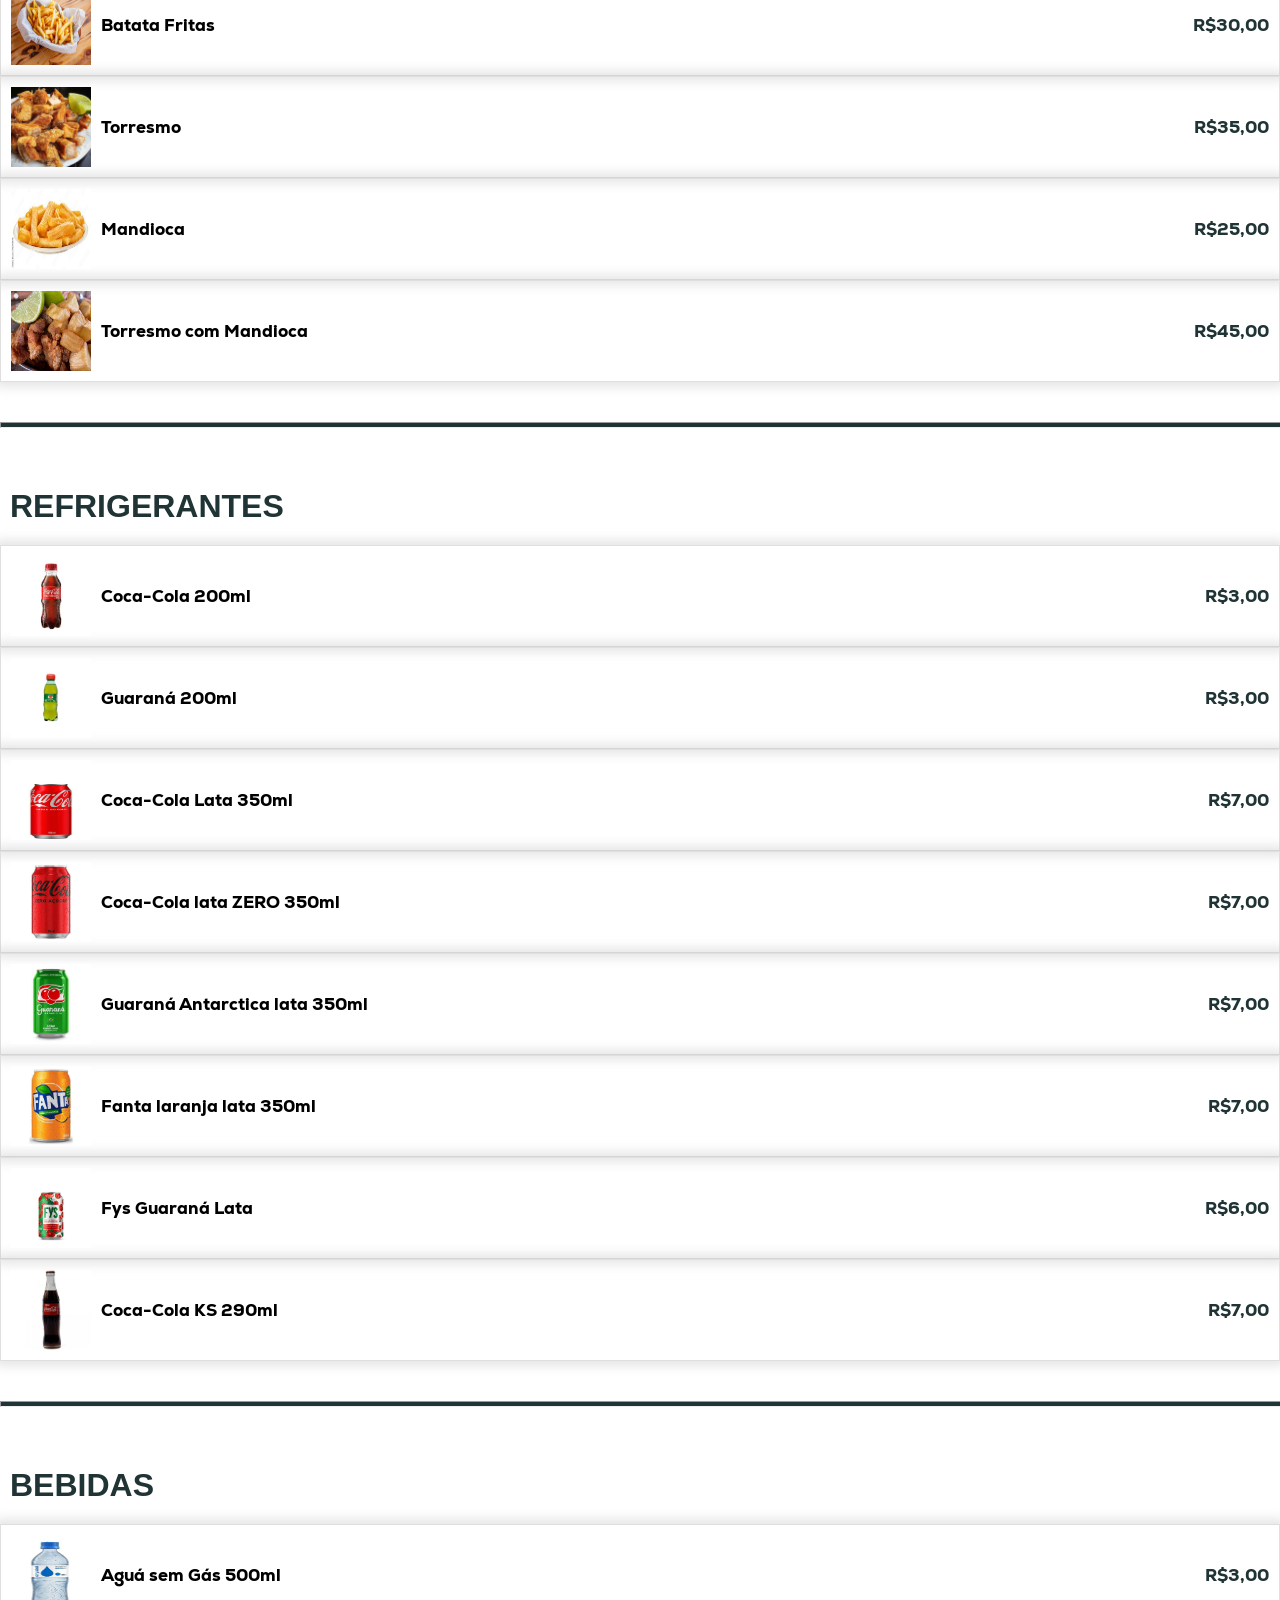
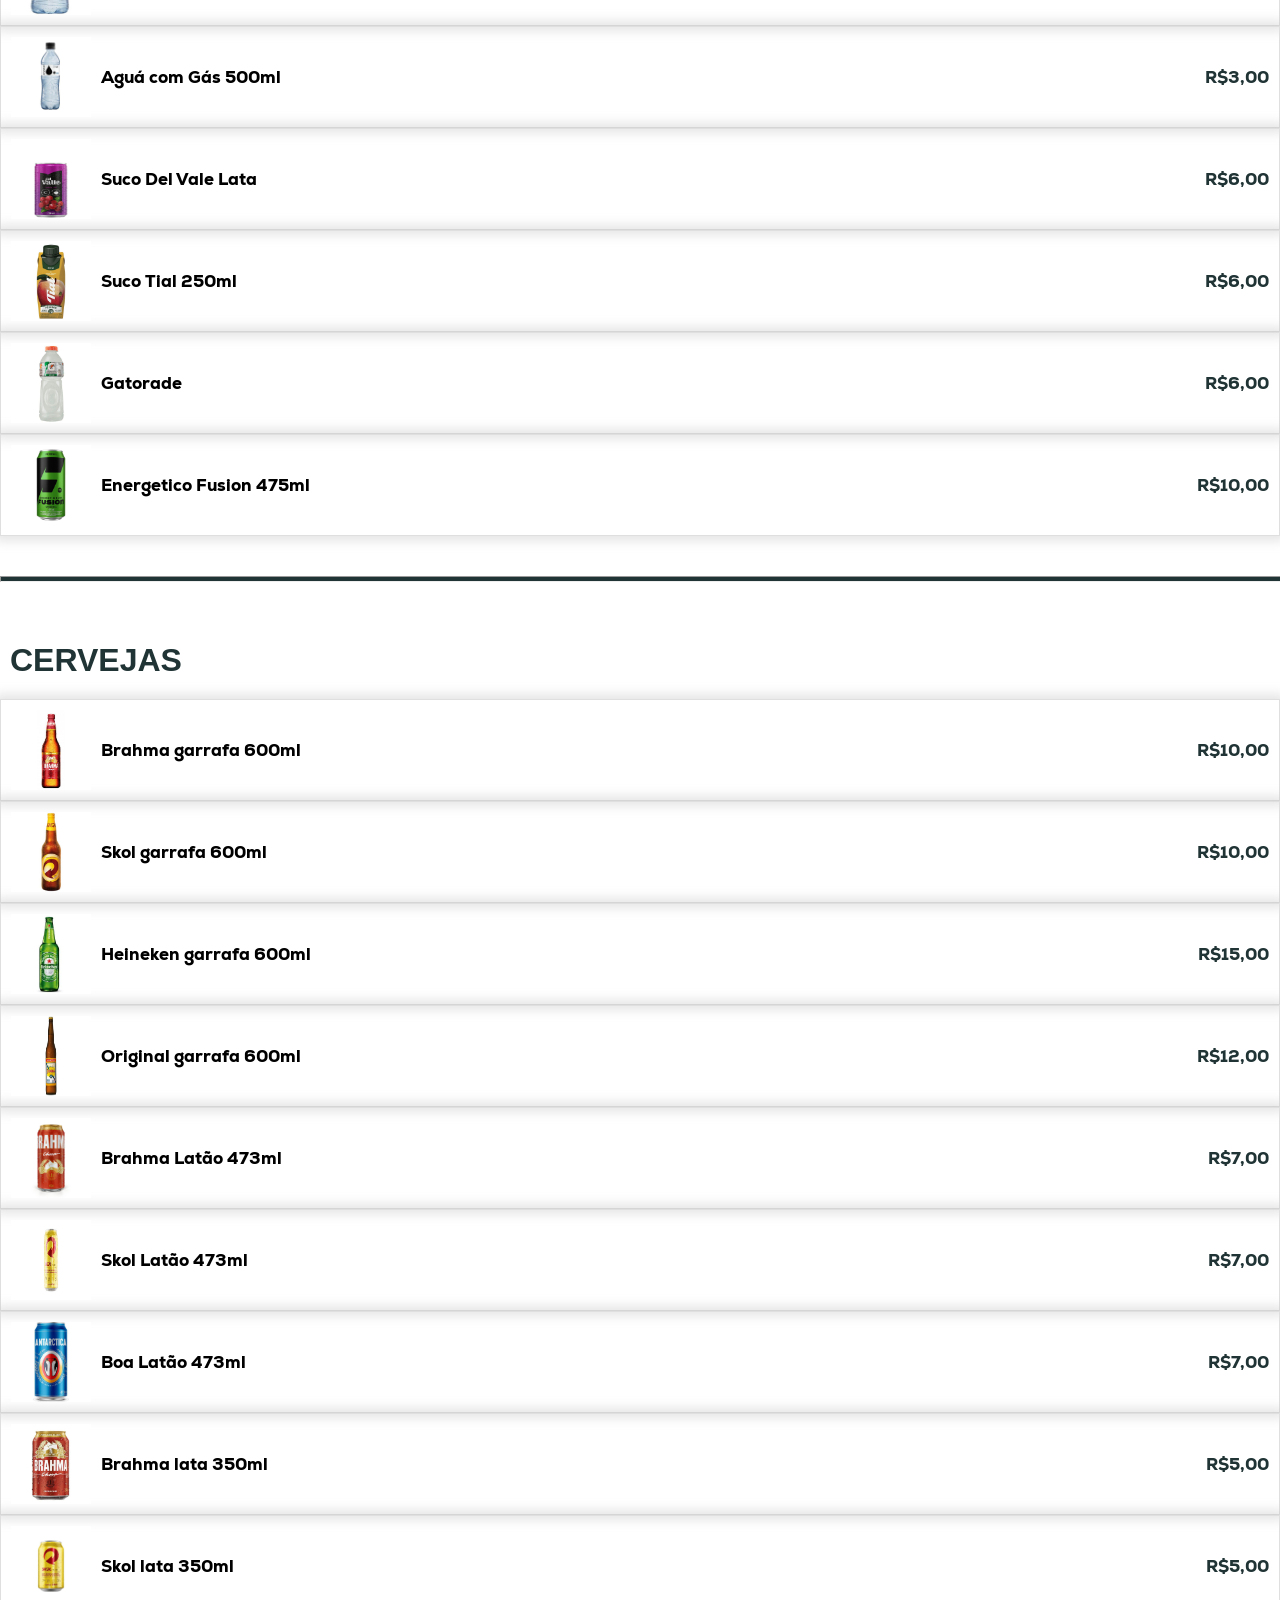
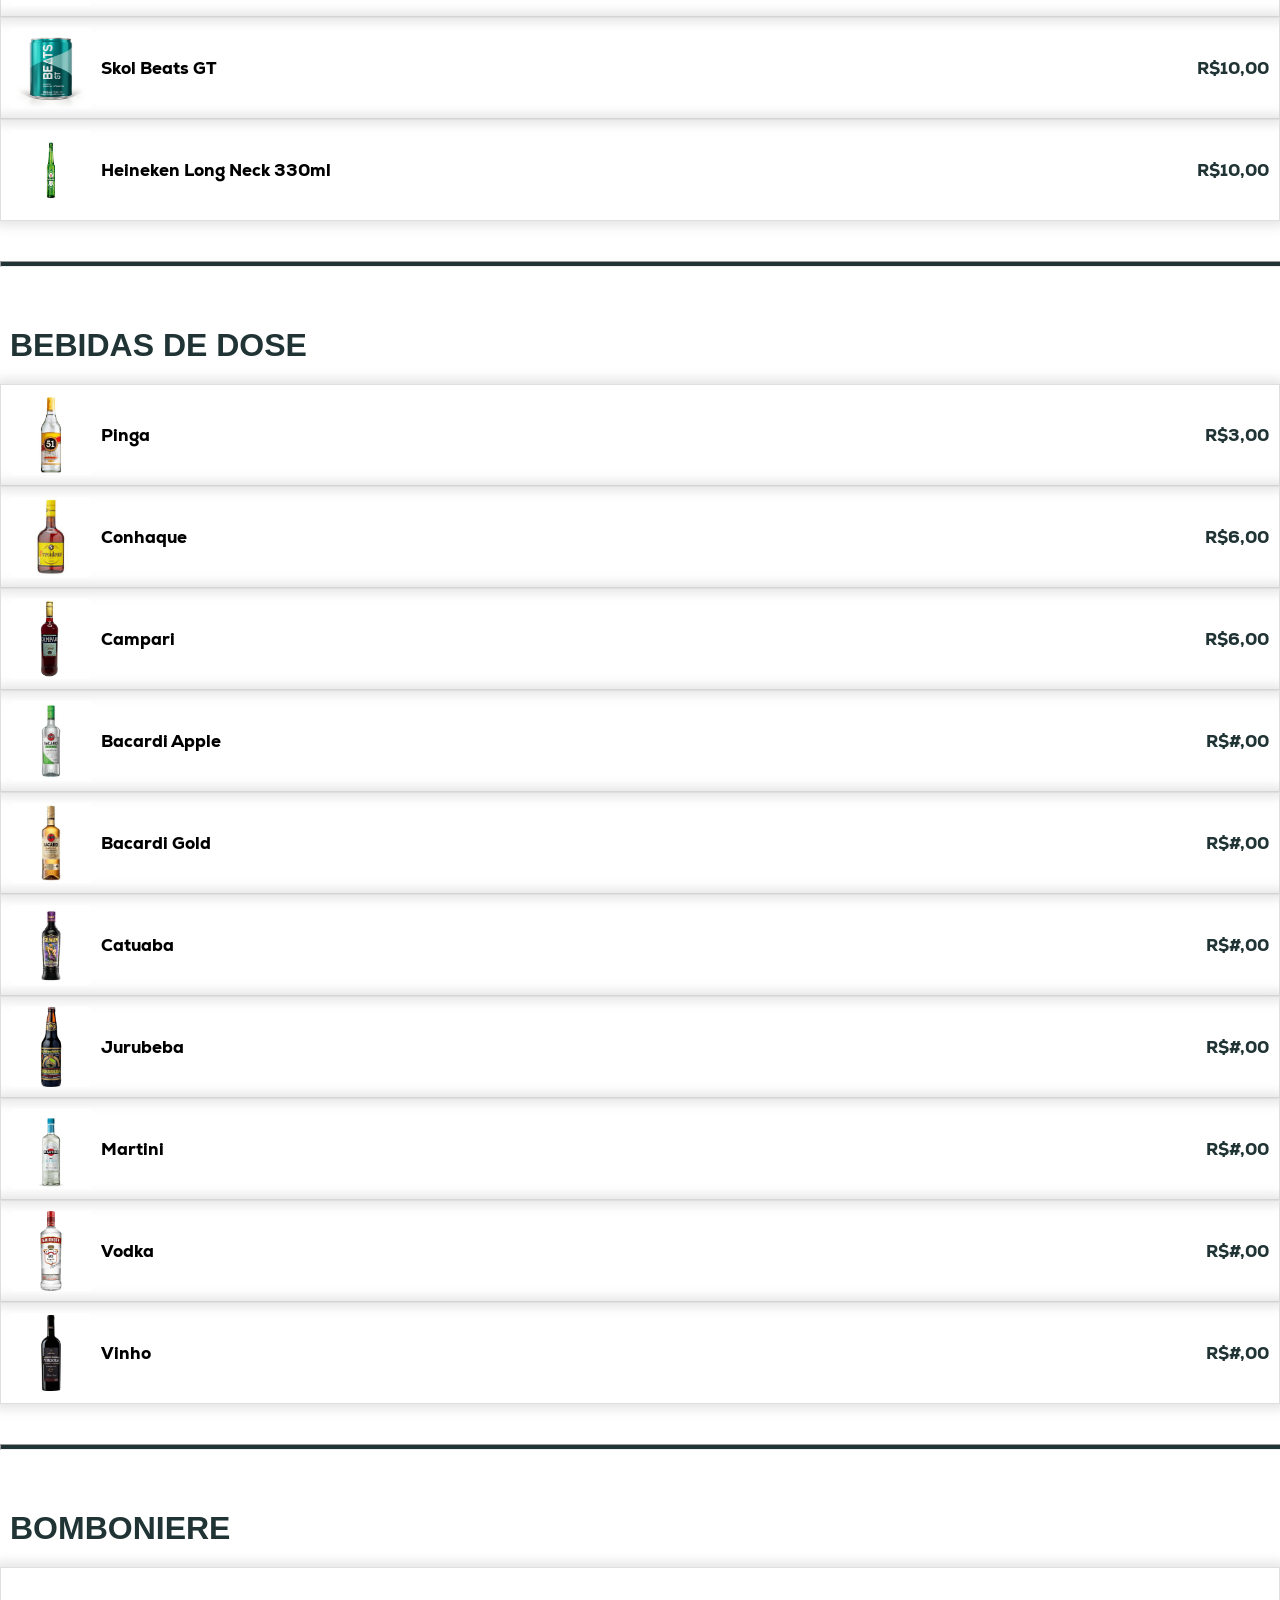
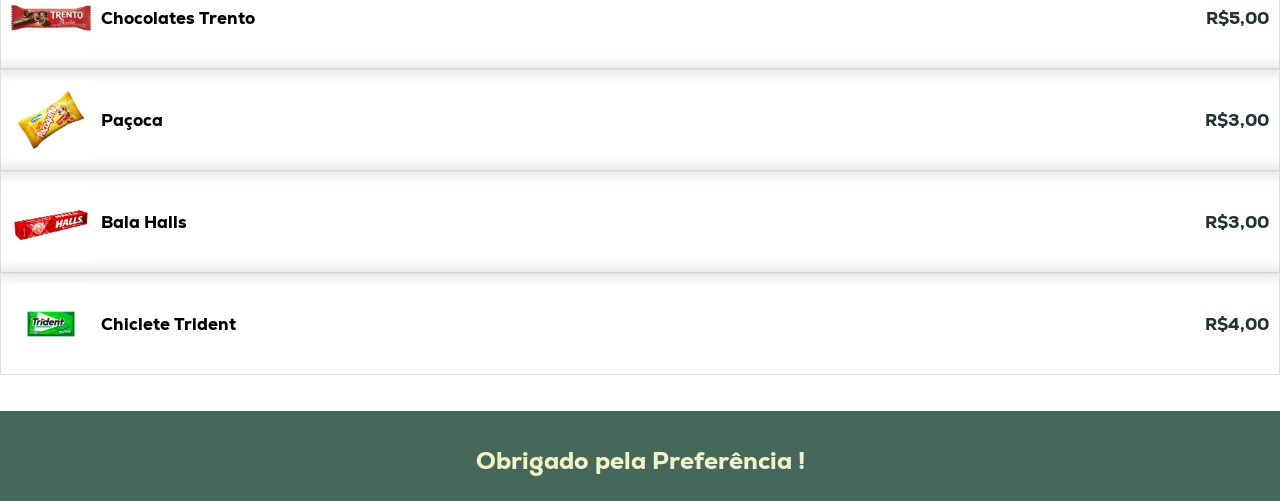
==== commit 99f7b694: "update" ====
--- a/index.html
+++ b/index.html
@@ -9,7 +9,8 @@
    <header> 
    <!-- imagem caricatura ! -->
     <div class="slider">
-        <img src="imagens/caricaturacort.jpeg" class="active">
+        <img src="imagens/caricaturagimp.jpg" class="active">
+        <img src="imagens/caricaturabar.jpeg" class="">
         <img src="imagens/caricatura2.jpeg" class="">
         <img src="imagens/caricatura3.jpeg" class="">
 
@@ -17,6 +18,7 @@
     <span class="dot active" onclick="goToSlide(0)"></span>
     <span class="dot" onclick="goToSlide(1)"></span>
     <span class="dot" onclick="goToSlide(2)"></span>
+    <span class="dot" onclick="goToSlide(3)"></span>
   </div>
     </div>
     
@@ -128,7 +130,7 @@
             </div>
 
             <div class="Descrição">
-                <p>Porção de filé de peixe com Batatas fritas</p>
+                <p>Filé de peixe com Batatas fritas</p>
             </div>
 
             <div class=" Valor">
@@ -141,7 +143,7 @@
                 </div>
 
                 <div class="Descrição">
-                    <p>Porção de Batata Fritas</p>
+                    <p>Batata Fritas</p>
                 </div>
                 <div class=" Valor">
                     <p>R$30,00</p>
@@ -154,7 +156,7 @@
                 </div>
 
                 <div class="Descrição">
-                    <p>Porção de torresmo</p>
+                    <p>Torresmo</p>
                 </div>
                 <div class=" Valor">
                     <p>R$35,00</p>
@@ -167,7 +169,7 @@
                 </div>
 
                 <div class="Descrição">
-                    <p>Porção de Mandioca</p>
+                    <p>Mandioca</p>
                 </div>
                 <div class=" Valor">
                     <p>R$25,00</p>
@@ -180,7 +182,7 @@
                 </div>
 
                 <div class="Descrição">
-                    <p>Porção de torresmo com Mandioca</p>
+                    <p>Torresmo com Mandioca</p>
                 </div>
                 <div class=" Valor">
                     <p>R$45,00</p>
@@ -405,7 +407,6 @@
                 </div>
         </div>
 
-                </div>
                 <div id="produtos">
                 <div class="imagemitem">
                     <img src="imagens/heineken600ml.jpeg" alt="">
@@ -464,7 +465,7 @@
                 </div>
                 <div class=" Valor">
                     <p>R$7,00</p>
-                </div>
+            </div>
         </div>
         <div id="produtos">
                 <div class="imagemitem">
@@ -524,7 +525,7 @@
                 </div>
 
                 <div class="Descrição">
-                    <p>Dose de pinga</p>
+                    <p>Pinga</p>
                 </div>
                 <div class=" Valor">
                     <p>R$3,00</p>
@@ -537,7 +538,7 @@
                 </div>
 
                 <div class="Descrição">
-                    <p>Dose de Conhaque</p>
+                    <p>Conhaque</p>
                 </div>
                 <div class=" Valor">
                     <p>R$6,00</p>
@@ -550,13 +551,12 @@
                 </div>
 
                 <div class="Descrição">
-                    <p>Dose de Campari</p>
+                    <p>Campari</p>
                 </div>
                 <div class=" Valor">
                     <p>R$6,00</p>
                 </div>
         </div>
-                </div>
 
                 <div id="produtos">
                 <div class="imagemitem">
@@ -564,13 +564,12 @@
                 </div>
 
                 <div class="Descrição">
-                    <p>Dose de Bacardi Apple</p>
+                    <p>Bacardi Apple</p>
                 </div>
                 <div class=" Valor">
                     <p>R$#,00</p>
                 </div>
         </div>
-                </div>
 
                 <div id="produtos">
                 <div class="imagemitem">
@@ -578,27 +577,24 @@
                 </div>
 
                 <div class="Descrição">
-                    <p>Dose de Bacardi Gold</p>
+                    <p>Bacardi Gold</p>
                 </div>
                 <div class=" Valor">
                     <p>R$#,00</p>
                 </div>
         </div>
-                </div>
-
                 <div id="produtos">
                 <div class="imagemitem">
                     <img src="imagens/catuaba.jpeg" alt="">
                 </div>
 
                 <div class="Descrição">
-                    <p>Dose de Catuaba</p>
+                    <p>Catuaba</p>
                 </div>
                 <div class=" Valor">
                     <p>R$#,00</p>
                 </div>
         </div>
-                </div>
 
                 <div id="produtos">
                 <div class="imagemitem">
@@ -606,13 +602,12 @@
                 </div>
 
                 <div class="Descrição">
-                    <p>Dose de Jurubeba</p>
+                    <p>Jurubeba</p>
                 </div>
                 <div class=" Valor">
                     <p>R$#,00</p>
                 </div>
         </div>
-                </div>
 
                 <div id="produtos">
                 <div class="imagemitem">
@@ -620,13 +615,12 @@
                 </div>
 
                 <div class="Descrição">
-                    <p>Dose de Martini</p>
+                    <p>Martini</p>
                 </div>
                 <div class=" Valor">
                     <p>R$#,00</p>
                 </div>
         </div>
-                </div>
 
                 <div id="produtos">
                 <div class="imagemitem">
@@ -634,35 +628,30 @@
                 </div>
 
                 <div class="Descrição">
-                    <p>Dose de Vodka</p>
+                    <p>Vodka</p>
                 </div>
                 <div class=" Valor">
                     <p>R$#,00</p>
                 </div>
         </div>
 
-                </div>
-                </div>
-
                 <div id="produtos">
                 <div class="imagemitem">
                     <img src="imagens/vinho.jpeg" alt="">
                 </div>
 
                 <div class="Descrição">
-                    <p>Dose de Vinho</p>
+                    <p>Vinho</p>
                 </div>
                 <div class=" Valor">
                     <p>R$#,00</p>
                 </div>
         </div>
-        
-    </div>
-    </main>   
+
     <hr id="Bomboniere">
  <!--FIM DOSE-->
 <!--inicio DOCES-->
-        <h1>BOMBONIERE</h1>
+    <h1>BOMBONIERE</h1>
          <div id="produtos">
                 <div class="imagemitem">
                     <img src="imagens/TRENTO.jpeg" alt="">
@@ -714,11 +703,13 @@
                 </div>
         </div>
         <!--FIM DOCES-->
-    
- 
+    </div>
+</main> 
  <!--FIM MENU-->
 
 </body>
+<br>
+<br>
 <footer>
     <h1>Obrigado pela Preferência !</h1>
 </footer>
--- a/style.css
+++ b/style.css
@@ -92,7 +92,7 @@
 .info{
     text-align: center;
     align-items: center;
-    font-family: Nexa , Helvetica, sans-serif;
+    font-family: Nexa, Helvetica, sans-serif;
     height: 250px;
     background-color:white;
     color: var(--cor4);
@@ -183,12 +183,17 @@
 }
 
 #produtos{
-    display: flex;
-    align-items: center;
-    justify-content: space-between;
-    gap: 10px;
-    padding-bottom:10px;
+    display:flex;
+    align-items:center;
+    padding: 10px;
+    border: 1px solid rgb(224, 223, 223);
+    box-shadow: 0 0 10px 5px #bebebe66;
+}
+.Descrição{
     padding-left:10px;
+}
+.Valor{
+    margin-left: auto;
 }
 
 .imagemitem > img{
@@ -218,6 +223,7 @@
     margin-bottom: 40px;
 }
 
+
 footer{
     height: 80px;
     background-color: var(--cor4);
@@ -227,4 +233,5 @@
     align-content: center;
     align-items: center;
     text-align: center;
+    padding-top: 10px;
 }
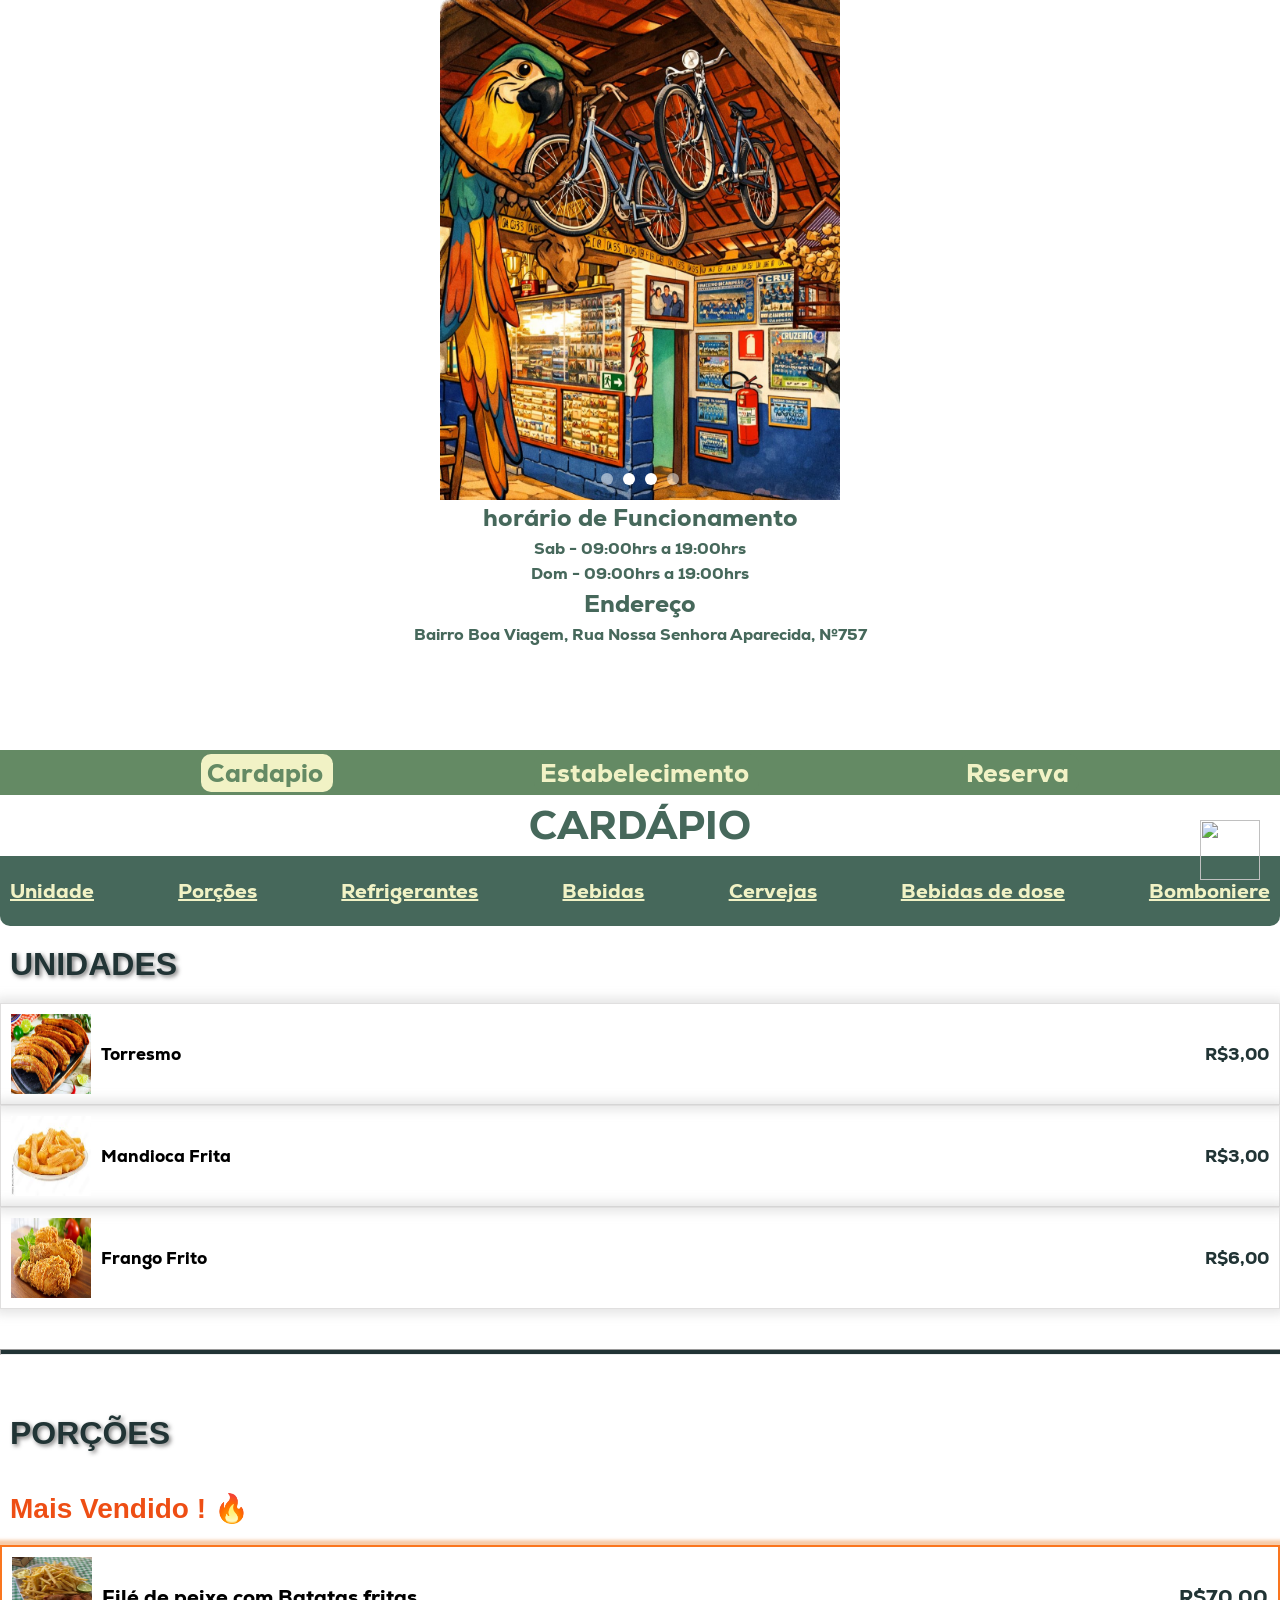
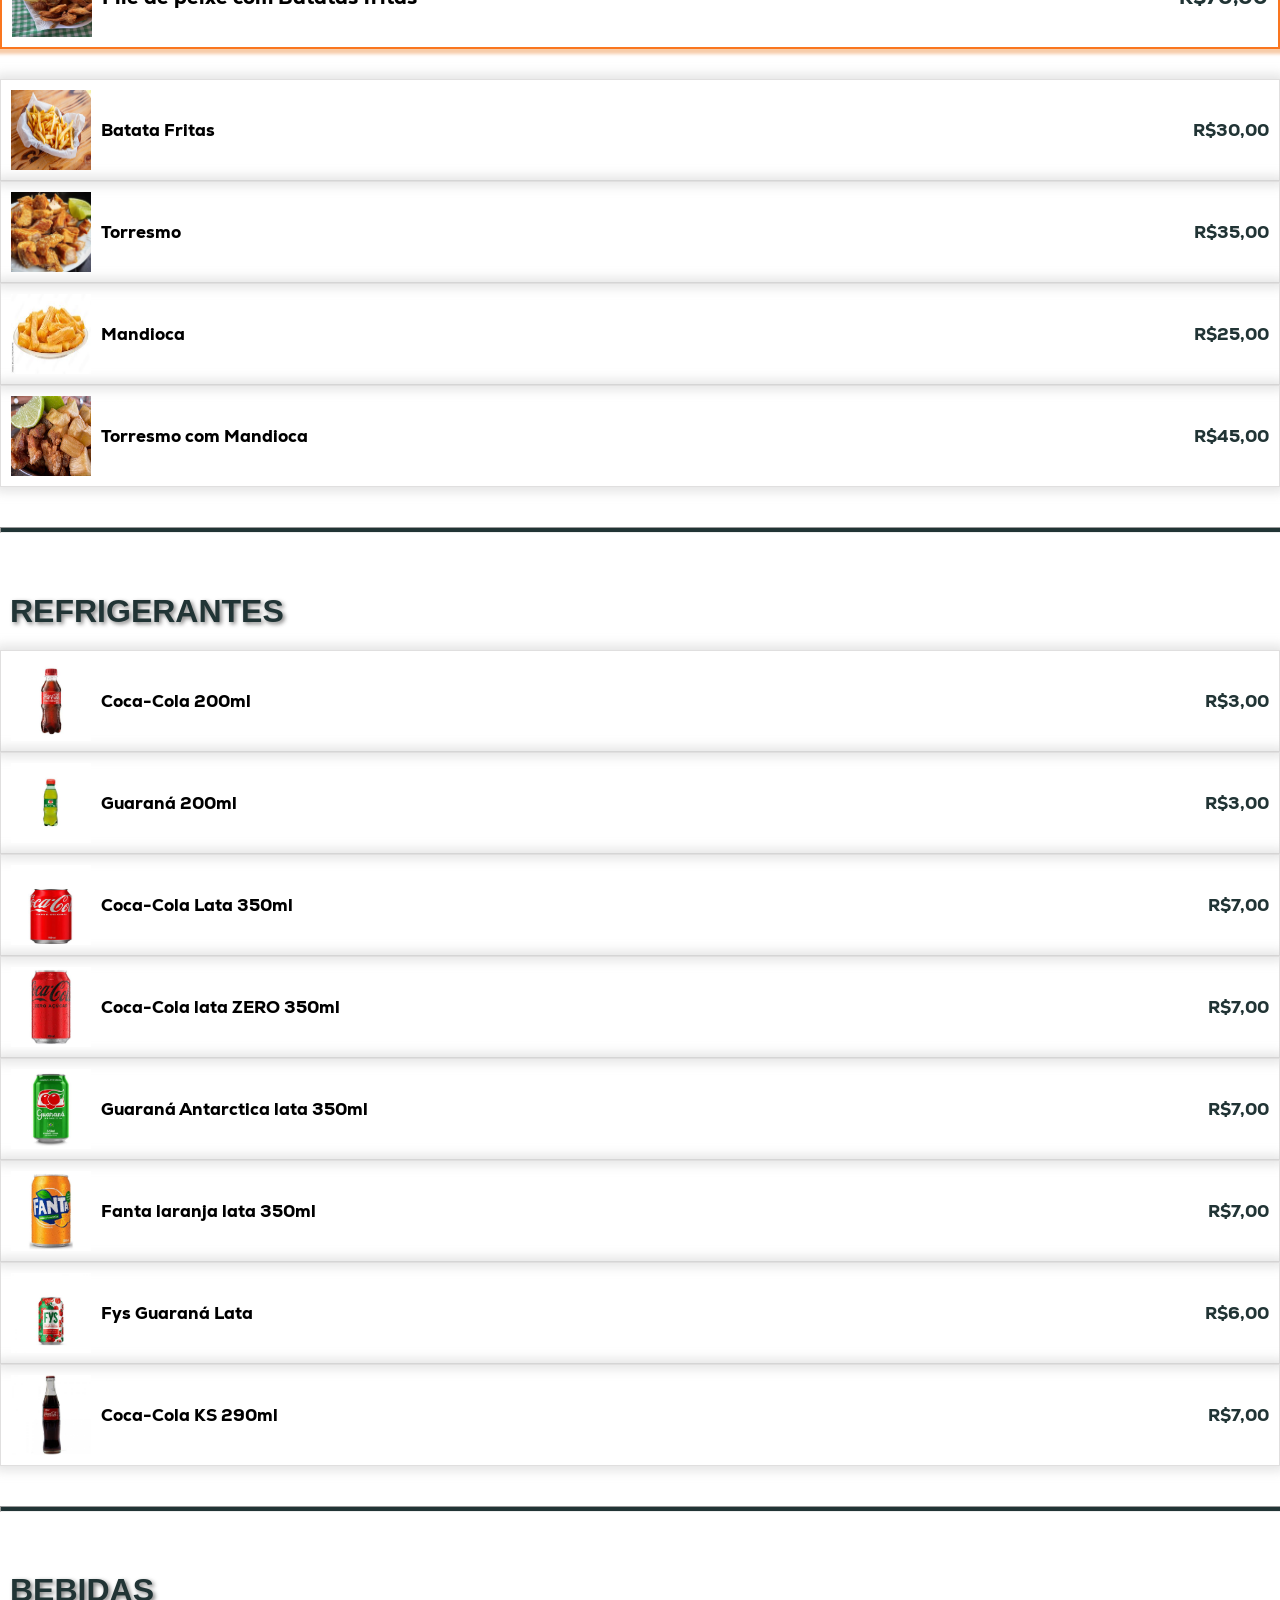
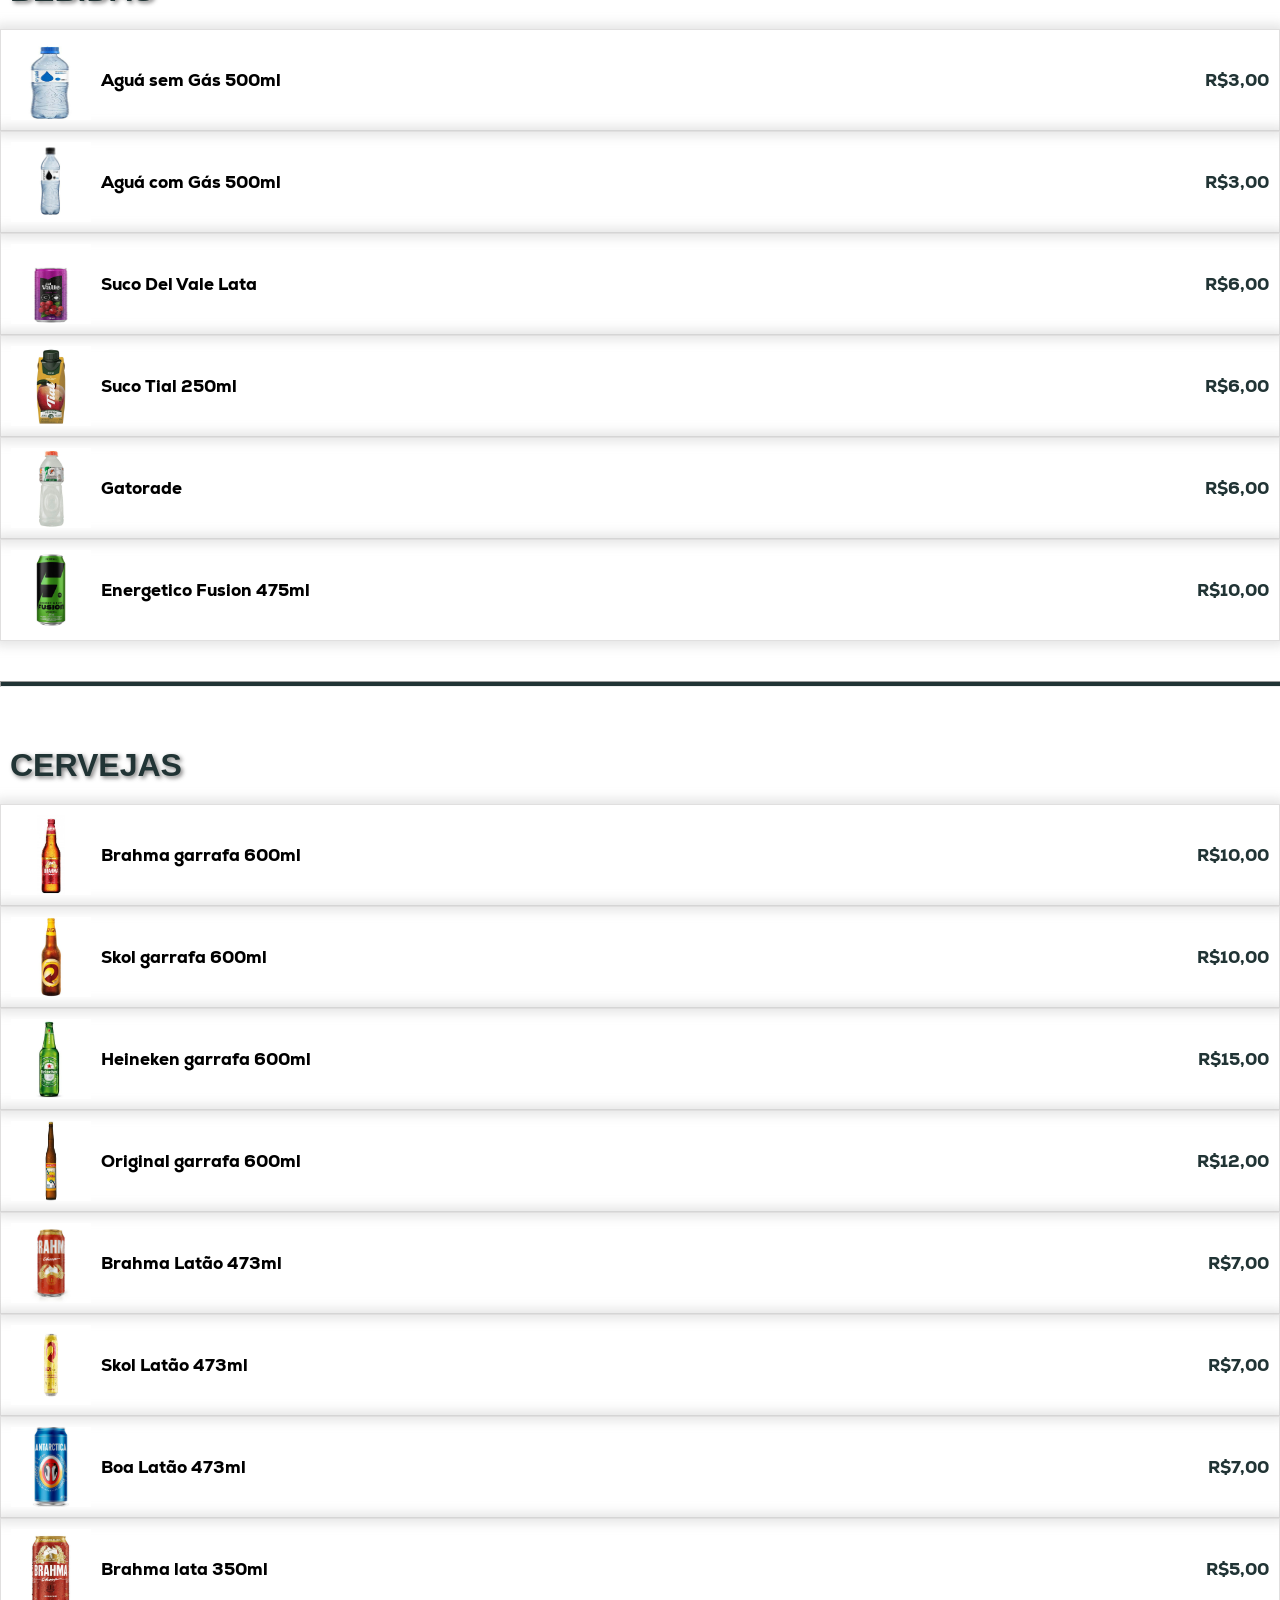
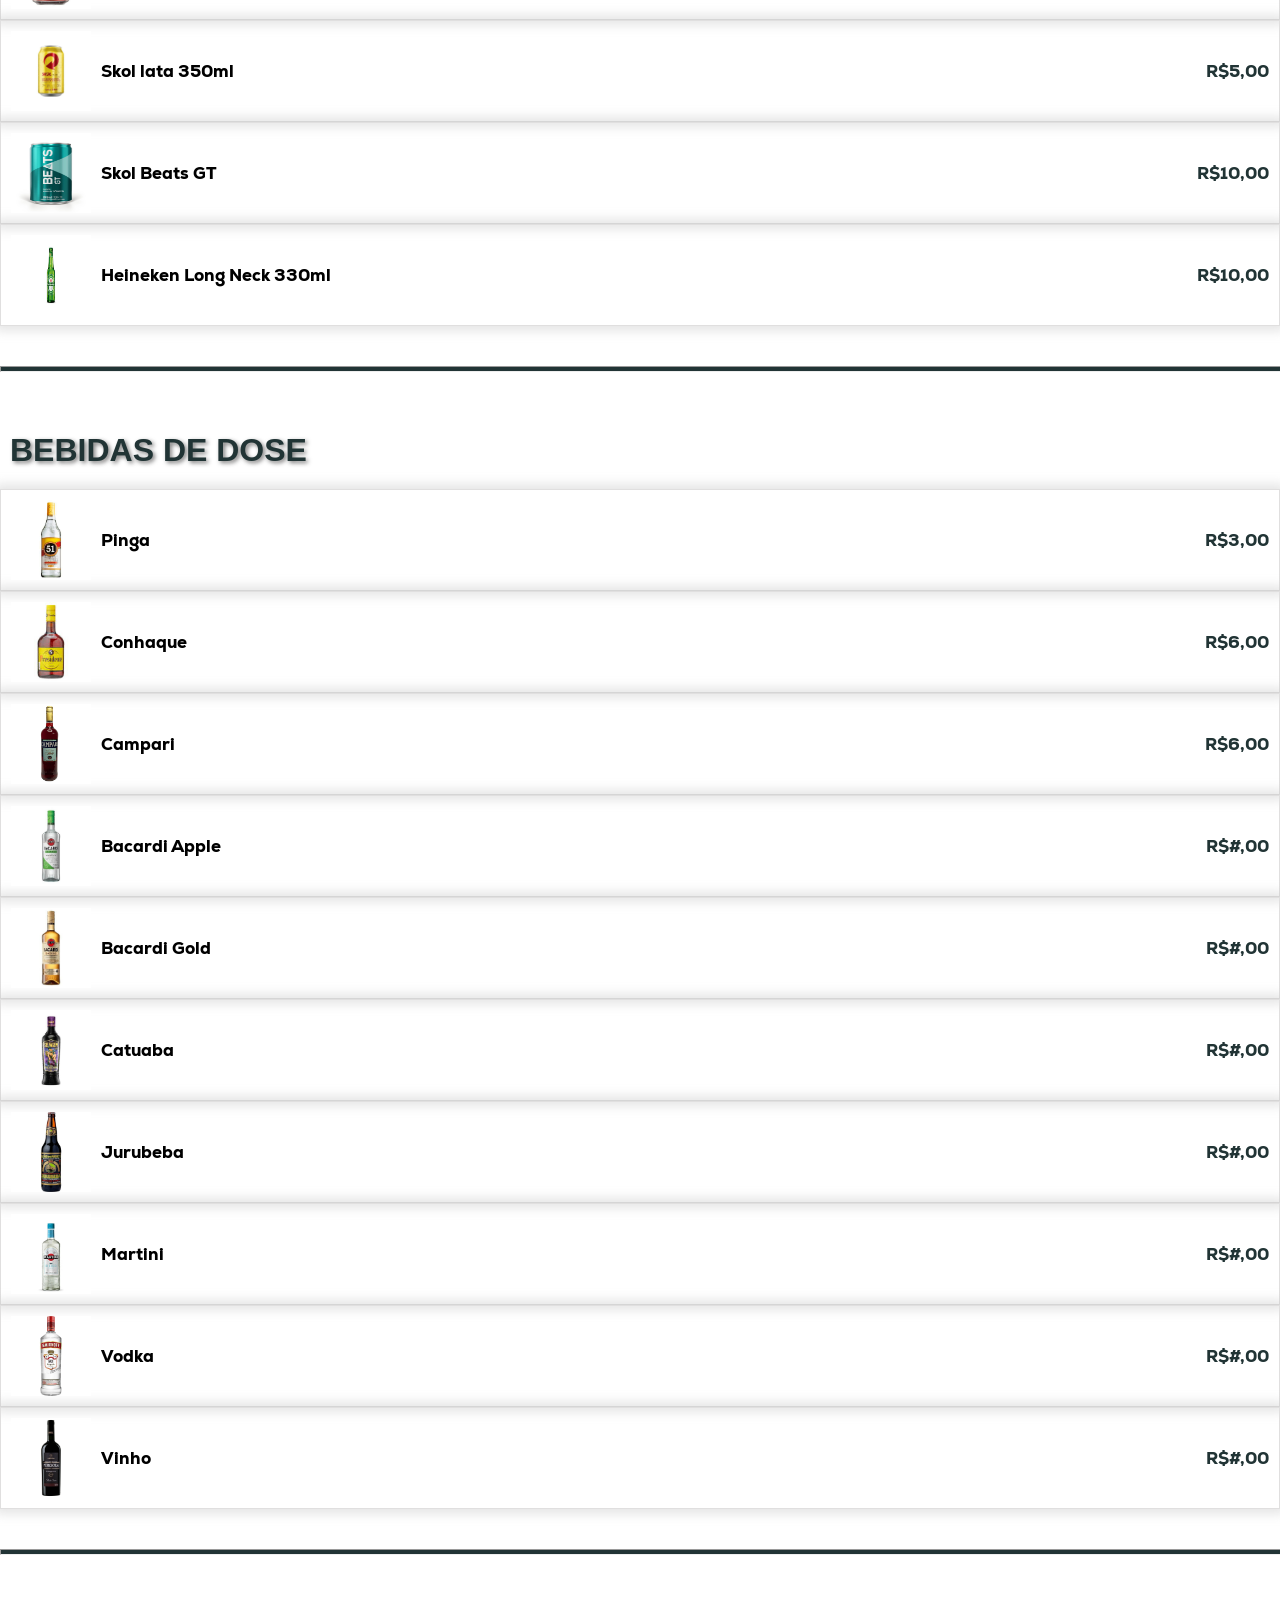
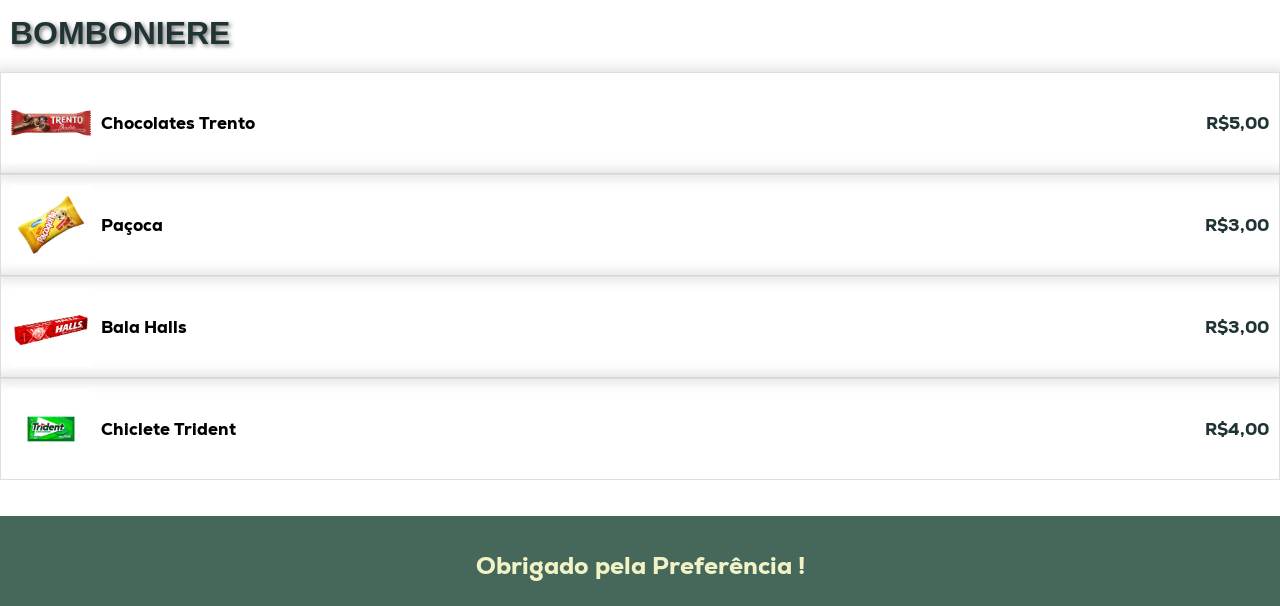
==== commit fd865dd5: "update" ====
--- a/index.html
+++ b/index.html
@@ -124,7 +124,8 @@
 
         <hr id="porçao">
 <h1>PORÇÕES</h1>
-        <div id="produtos">
+<strong><h2>Mais Vendido ! &#128293; </h2></strong>
+        <div id="produtomaispedido">
             <div class="imagemitem">
                 <img src="imagens/PEIXE-BATATA.jpeg" alt="provisoria">
             </div>
@@ -132,7 +133,6 @@
             <div class="Descrição">
                 <p>Filé de peixe com Batatas fritas</p>
             </div>
-
             <div class=" Valor">
                 <p>R$70,00</p>
             </div>
--- a/style.css
+++ b/style.css
@@ -189,6 +189,20 @@
     border: 1px solid rgb(224, 223, 223);
     box-shadow: 0 0 10px 5px #bebebe66;
 }
+
+#produtomaispedido{
+    display:flex;
+    align-items:center;
+    padding: 10px;
+    margin-bottom: 30px;
+    border: 2px solid rgb(250, 118, 30);
+    box-shadow: 0 0 3px 5px #ec802866;
+    font-family: Nexa;
+    font-size: 20px;
+}
+
+
+
 .Descrição{
     padding-left:10px;
 }
@@ -211,8 +225,17 @@
  .MENU > main > h1{ 
      color: var(--cor5); 
      padding: 20px; 
-     padding-left:10px
+     padding-left:10px;
+    text-shadow: 2px 2px 4px #1d1c1c93;
  }
+
+ .MENU > main > strong > h2{ 
+     color: rgb(238, 78, 20); 
+     padding: 20px; 
+     padding-left:10px;
+     font-size: 28px;
+ }
+
 
 
 hr{
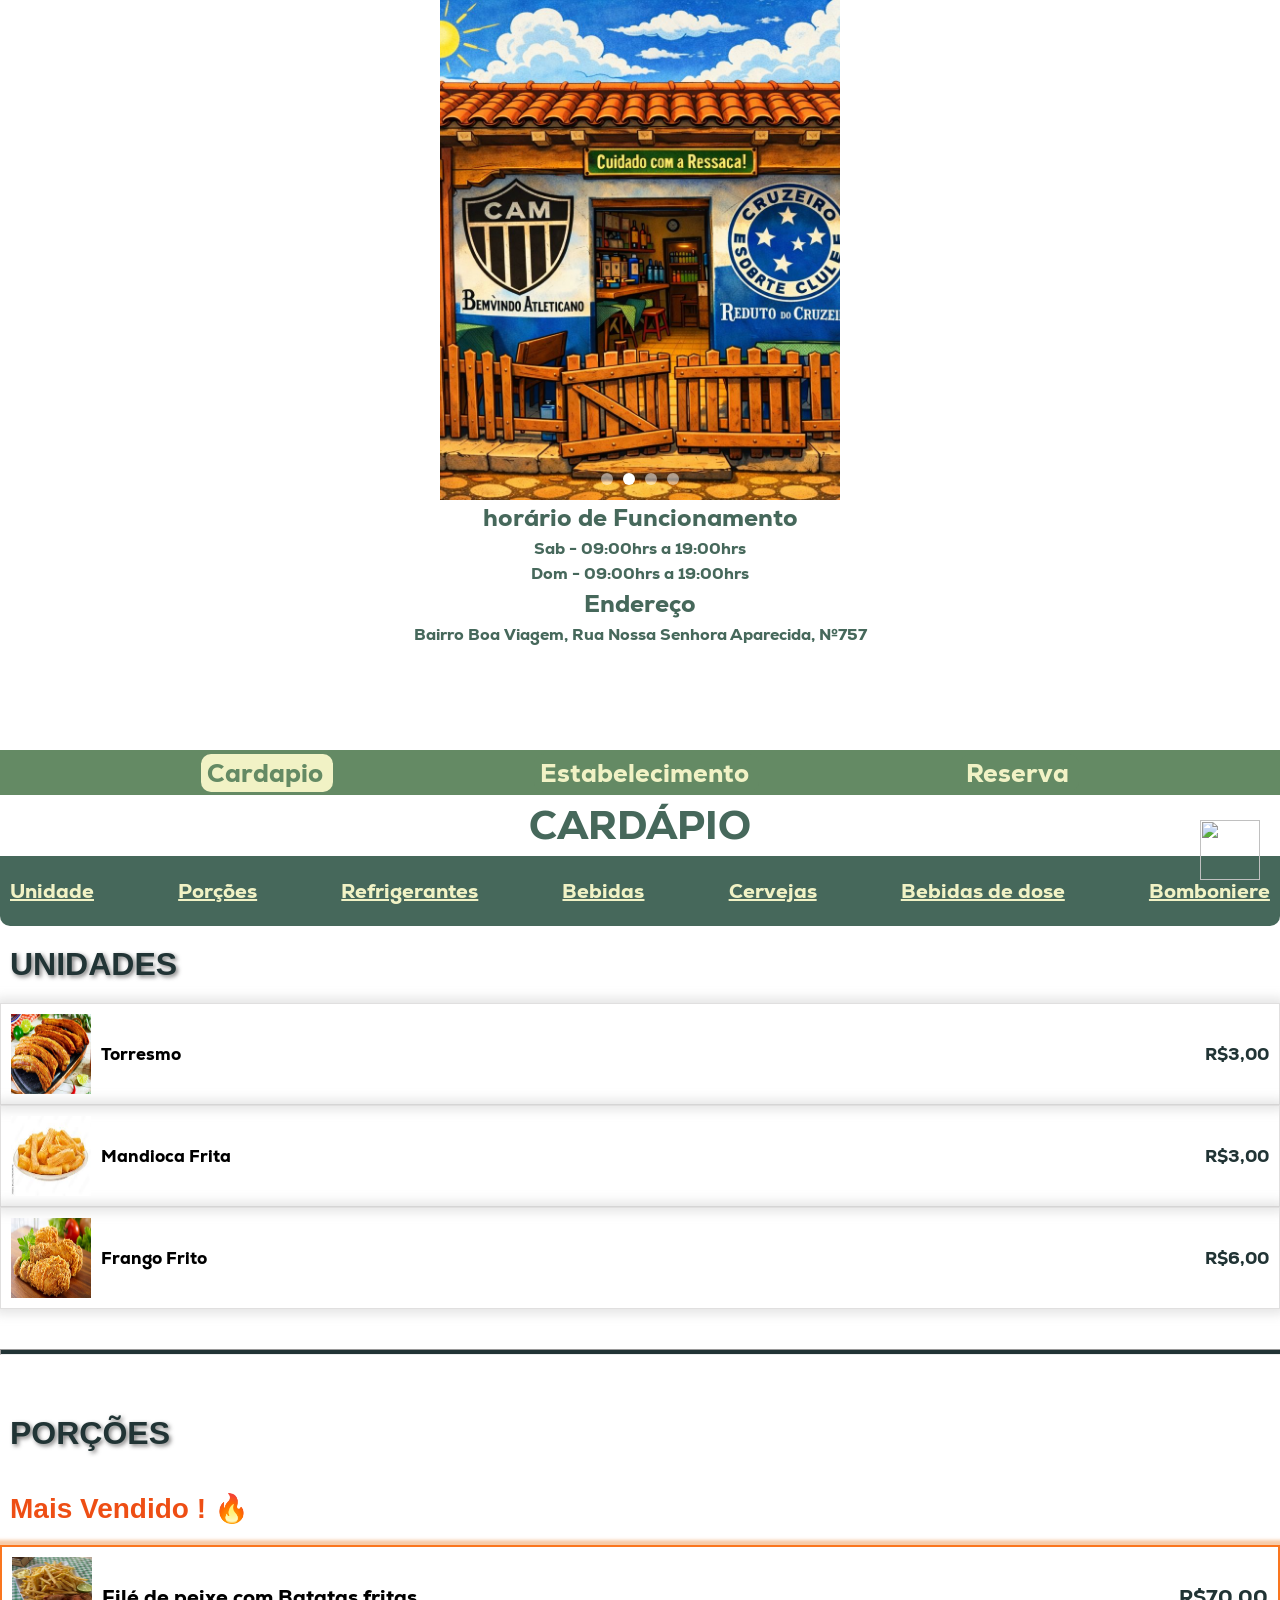
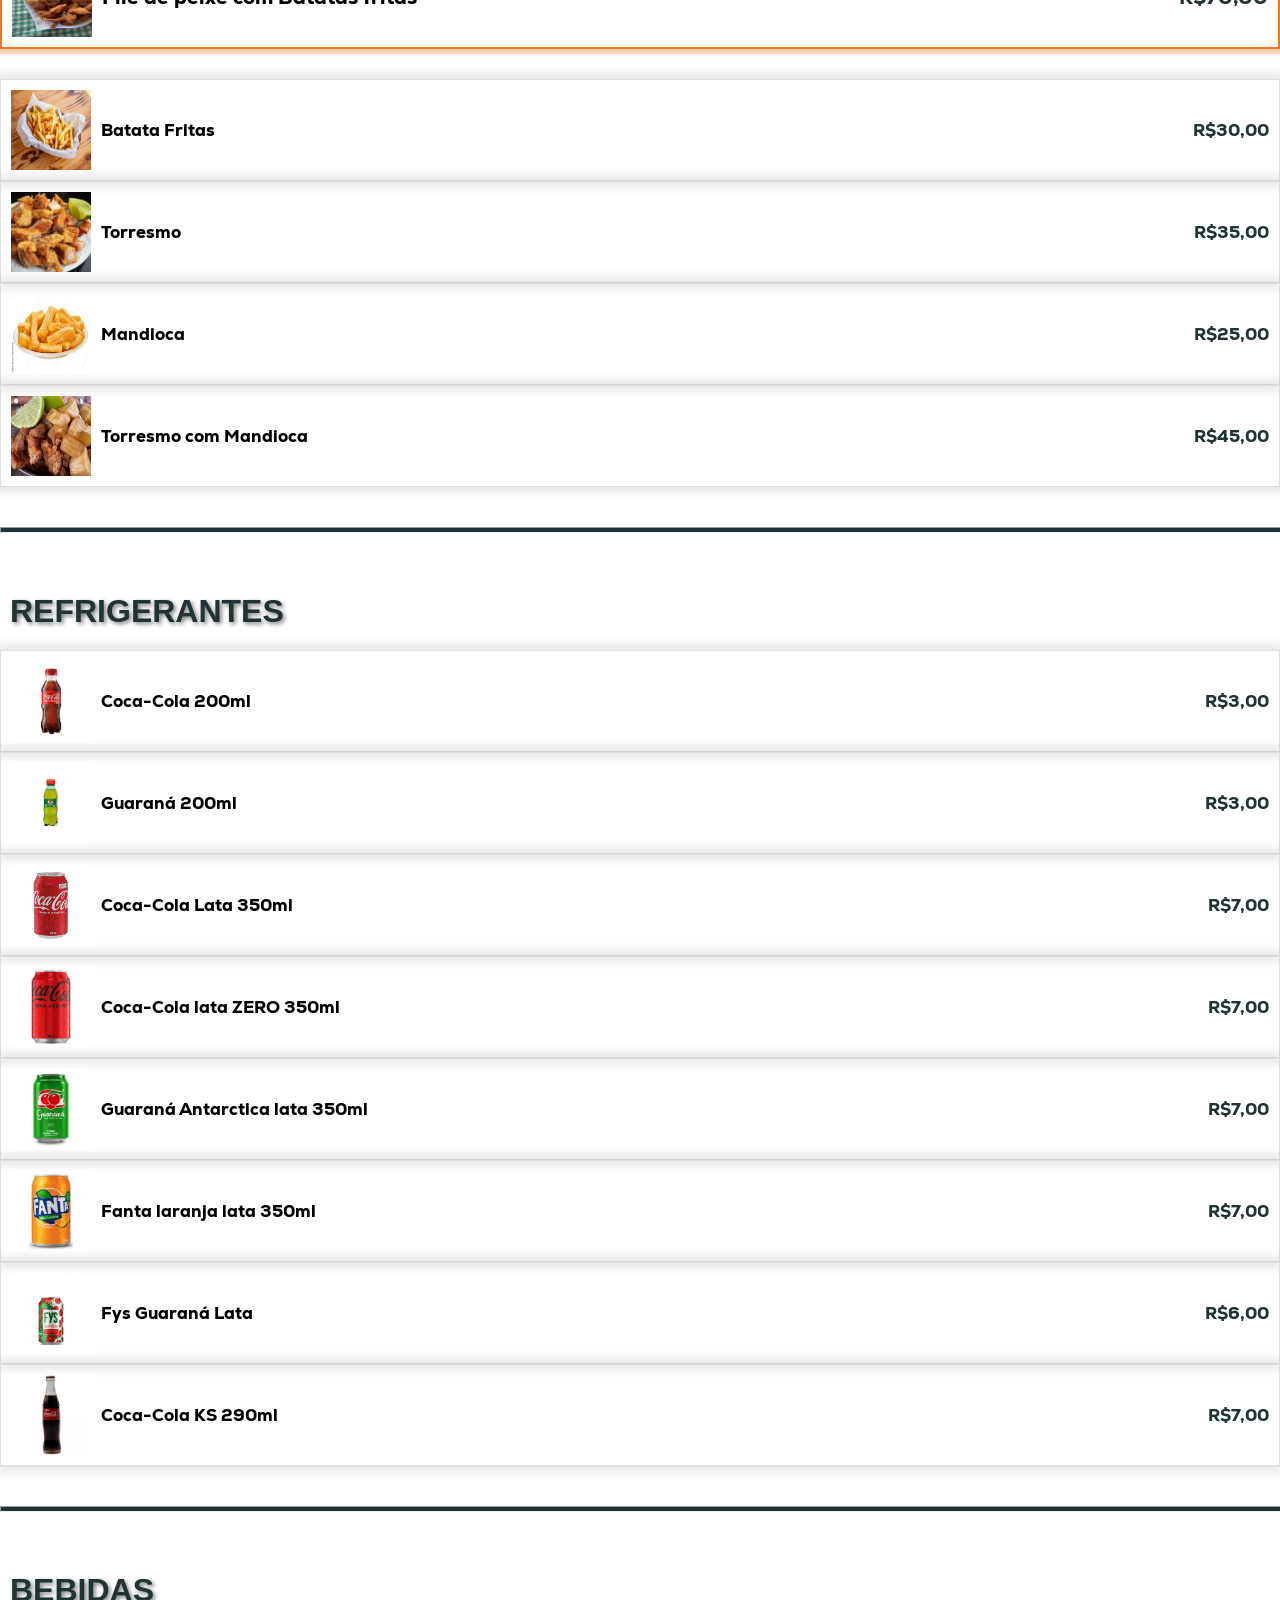
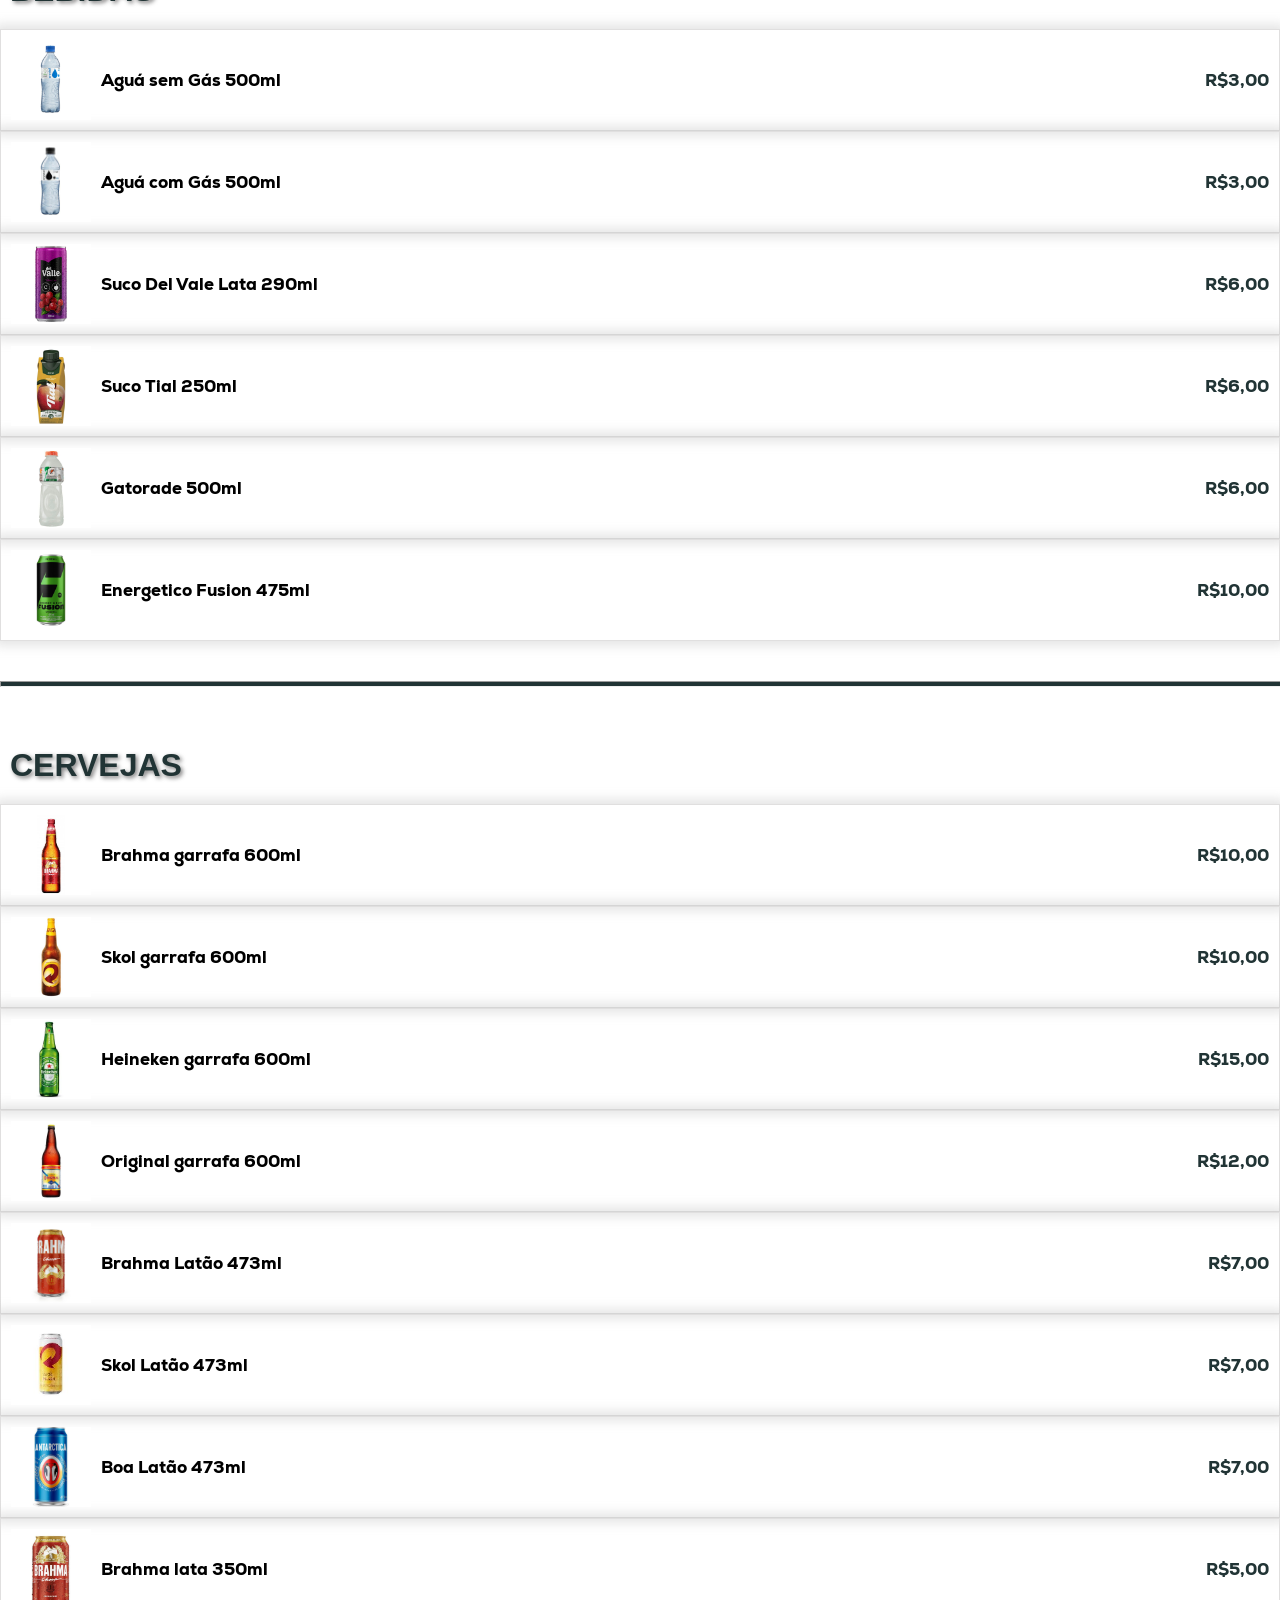
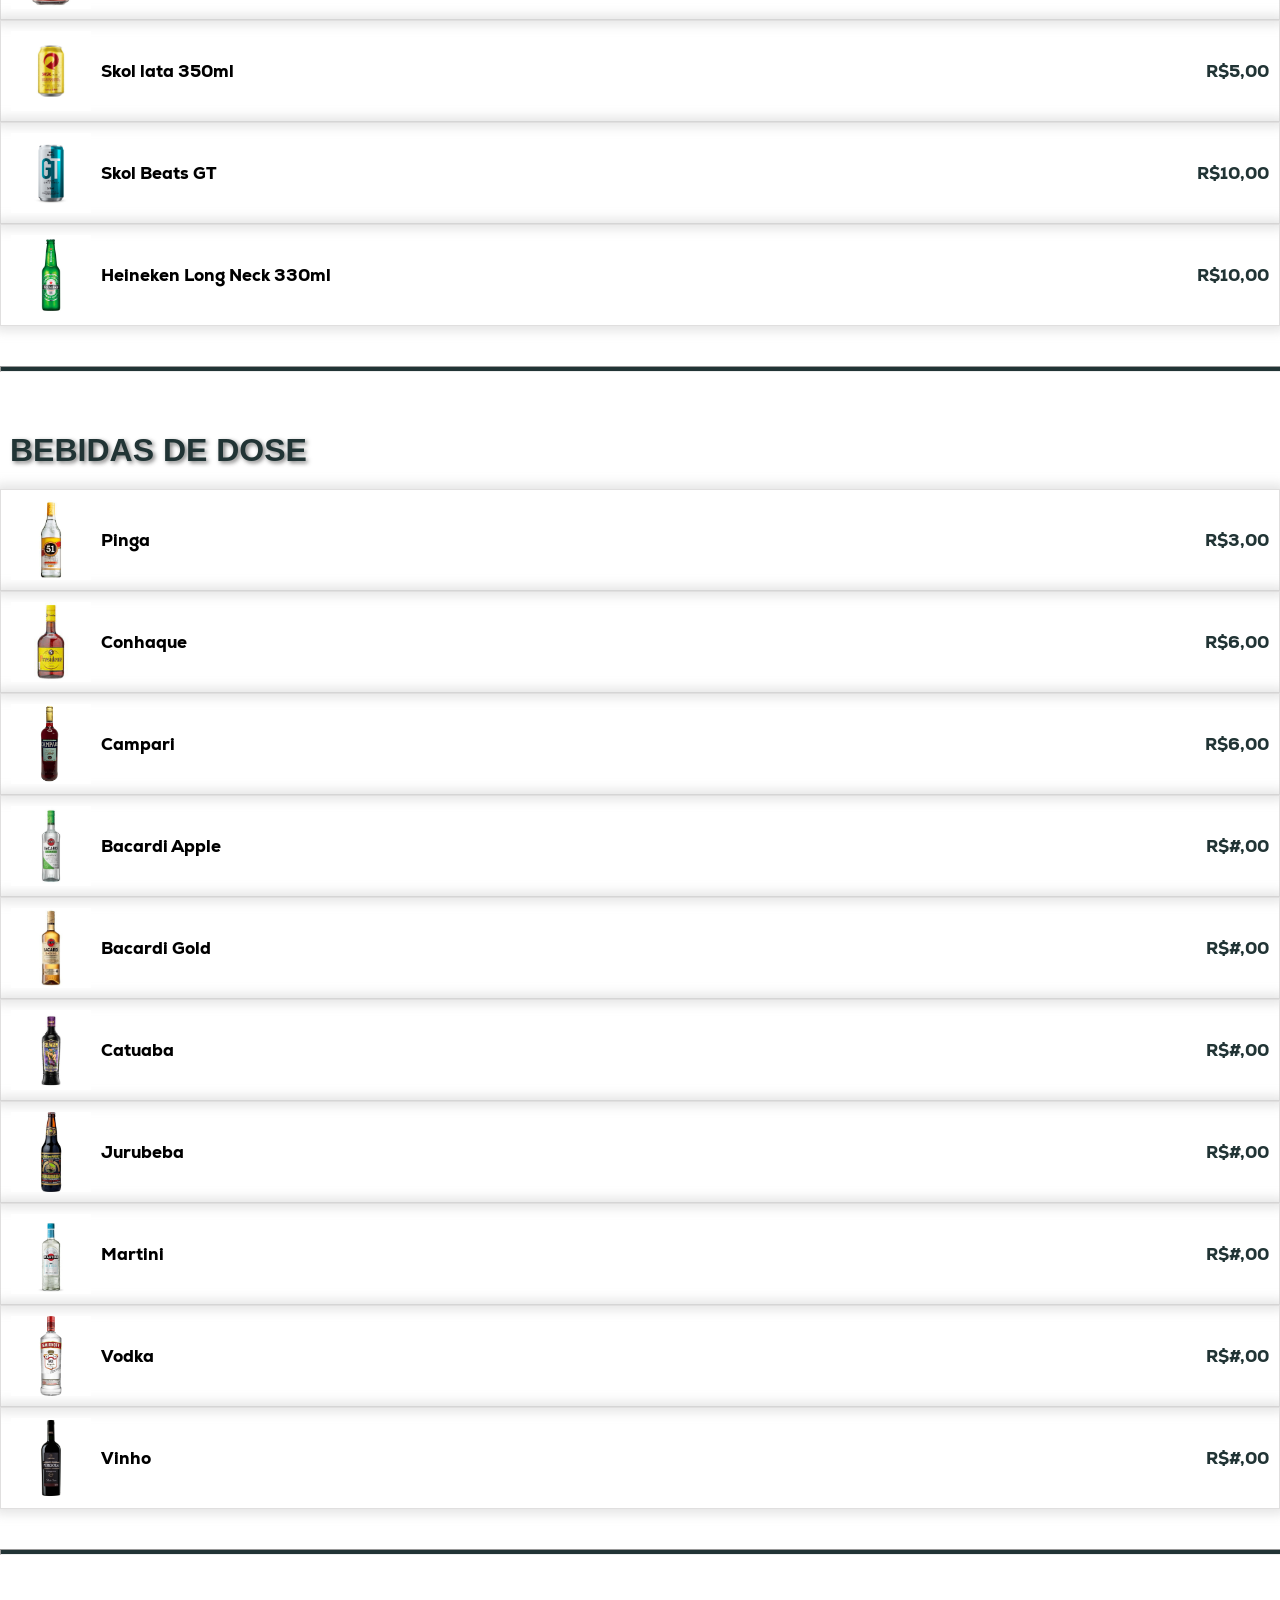
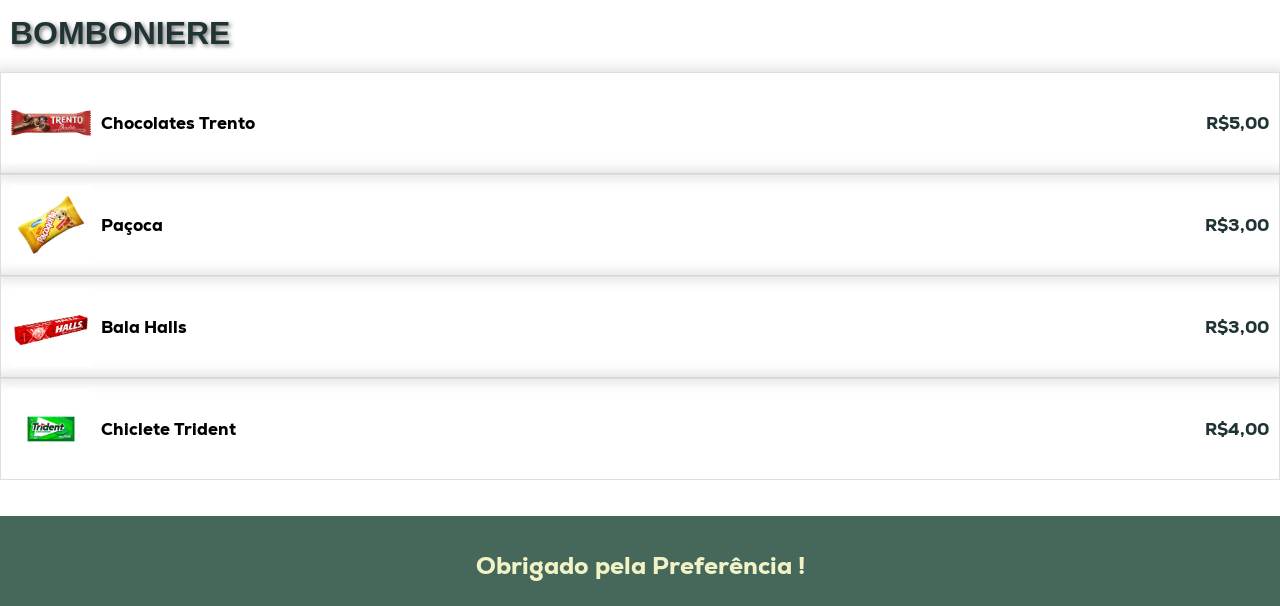
==== commit 045b6c63: "Atualização" ====
--- a/index.html
+++ b/index.html
@@ -332,7 +332,7 @@
                 </div>
 
                 <div class="Descrição">
-                    <p>Suco Del Vale Lata</p>
+                    <p>Suco Del Vale Lata 290ml</p>
                 </div>
                 <div class=" Valor">
                     <p>R$6,00</p>
@@ -358,7 +358,7 @@
                 </div>
 
                 <div class="Descrição">
-                    <p>Gatorade</p>
+                    <p>Gatorade 500ml</p>
                 </div>
                 <div class=" Valor">
                     <p>R$6,00</p>
--- a/style.css
+++ b/style.css
@@ -190,6 +190,10 @@
     box-shadow: 0 0 10px 5px #bebebe66;
 }
 
+#produtos:hover{
+    height: 90px;
+}
+
 #produtomaispedido{
     display:flex;
     align-items:center;
@@ -219,6 +223,7 @@
     font-size: 17px;
 }
 
+
 .Valor > p{
     color: var(--cor5);
 }
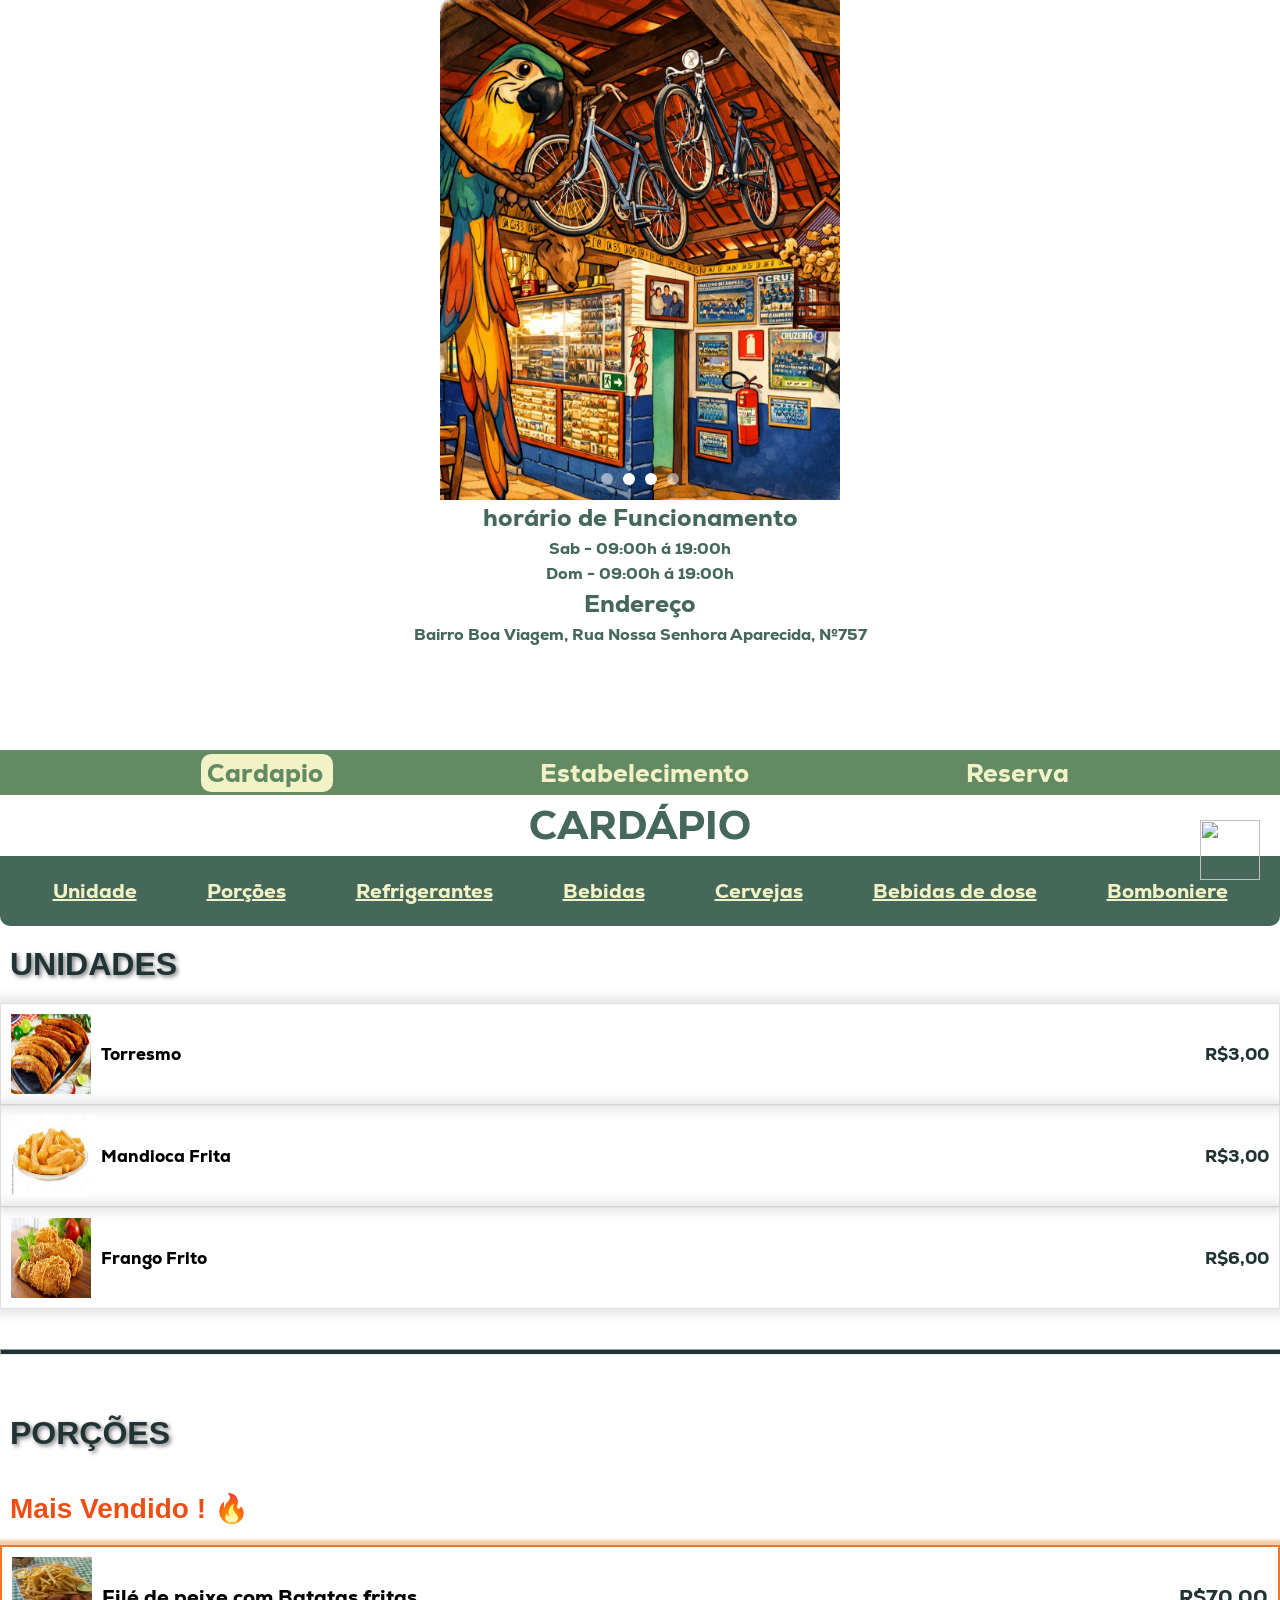
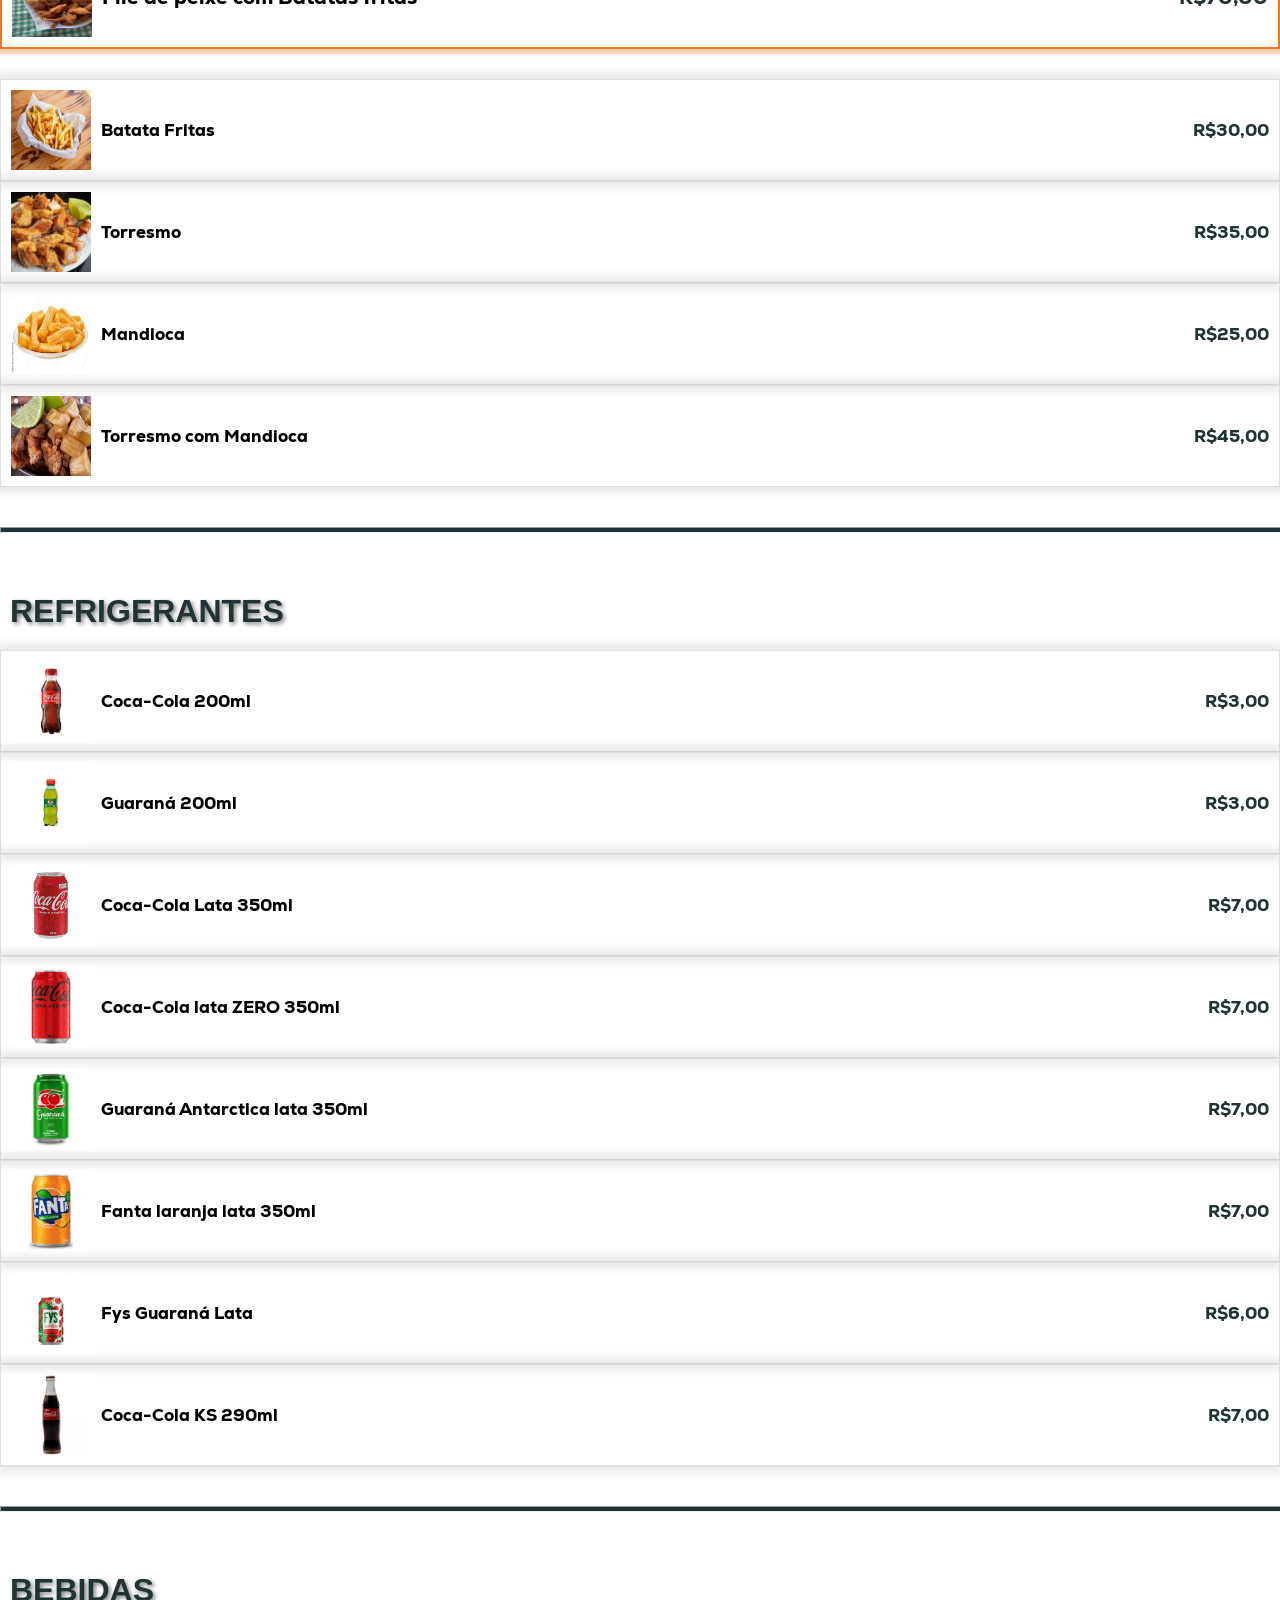
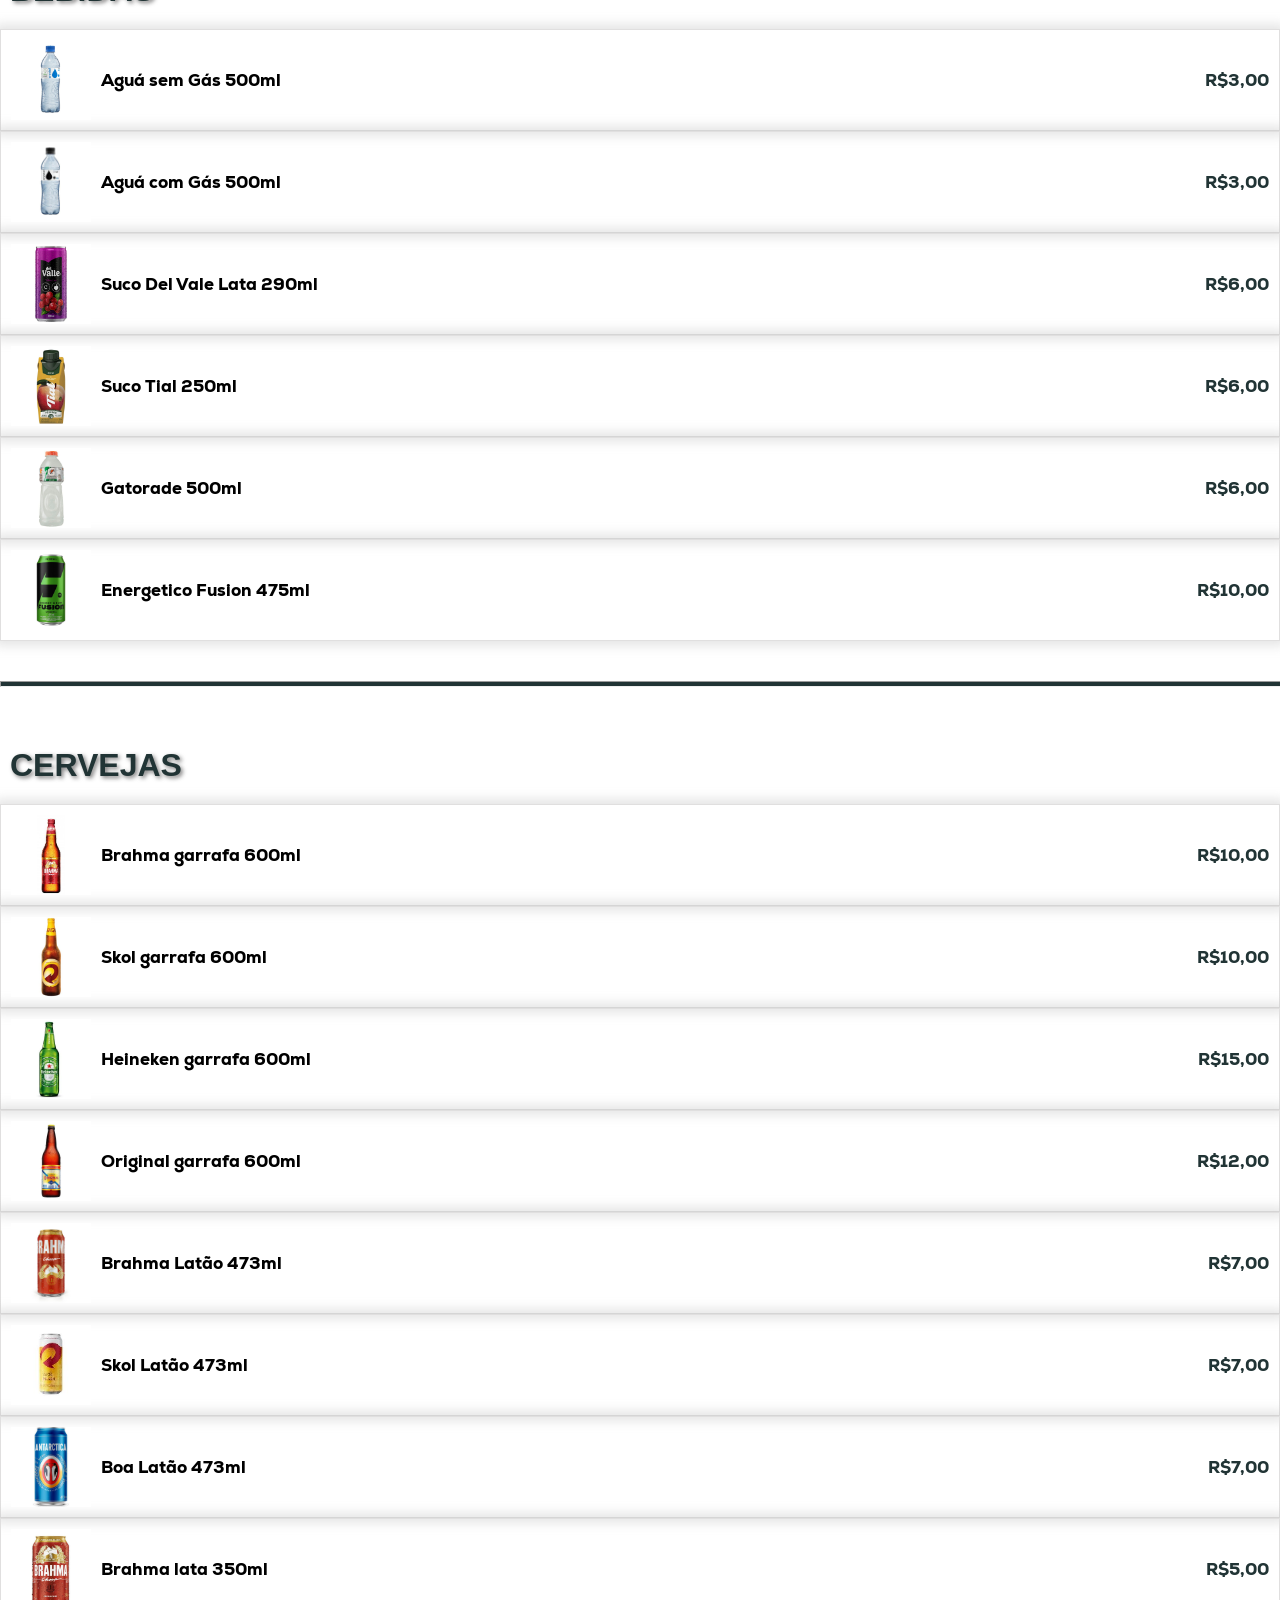
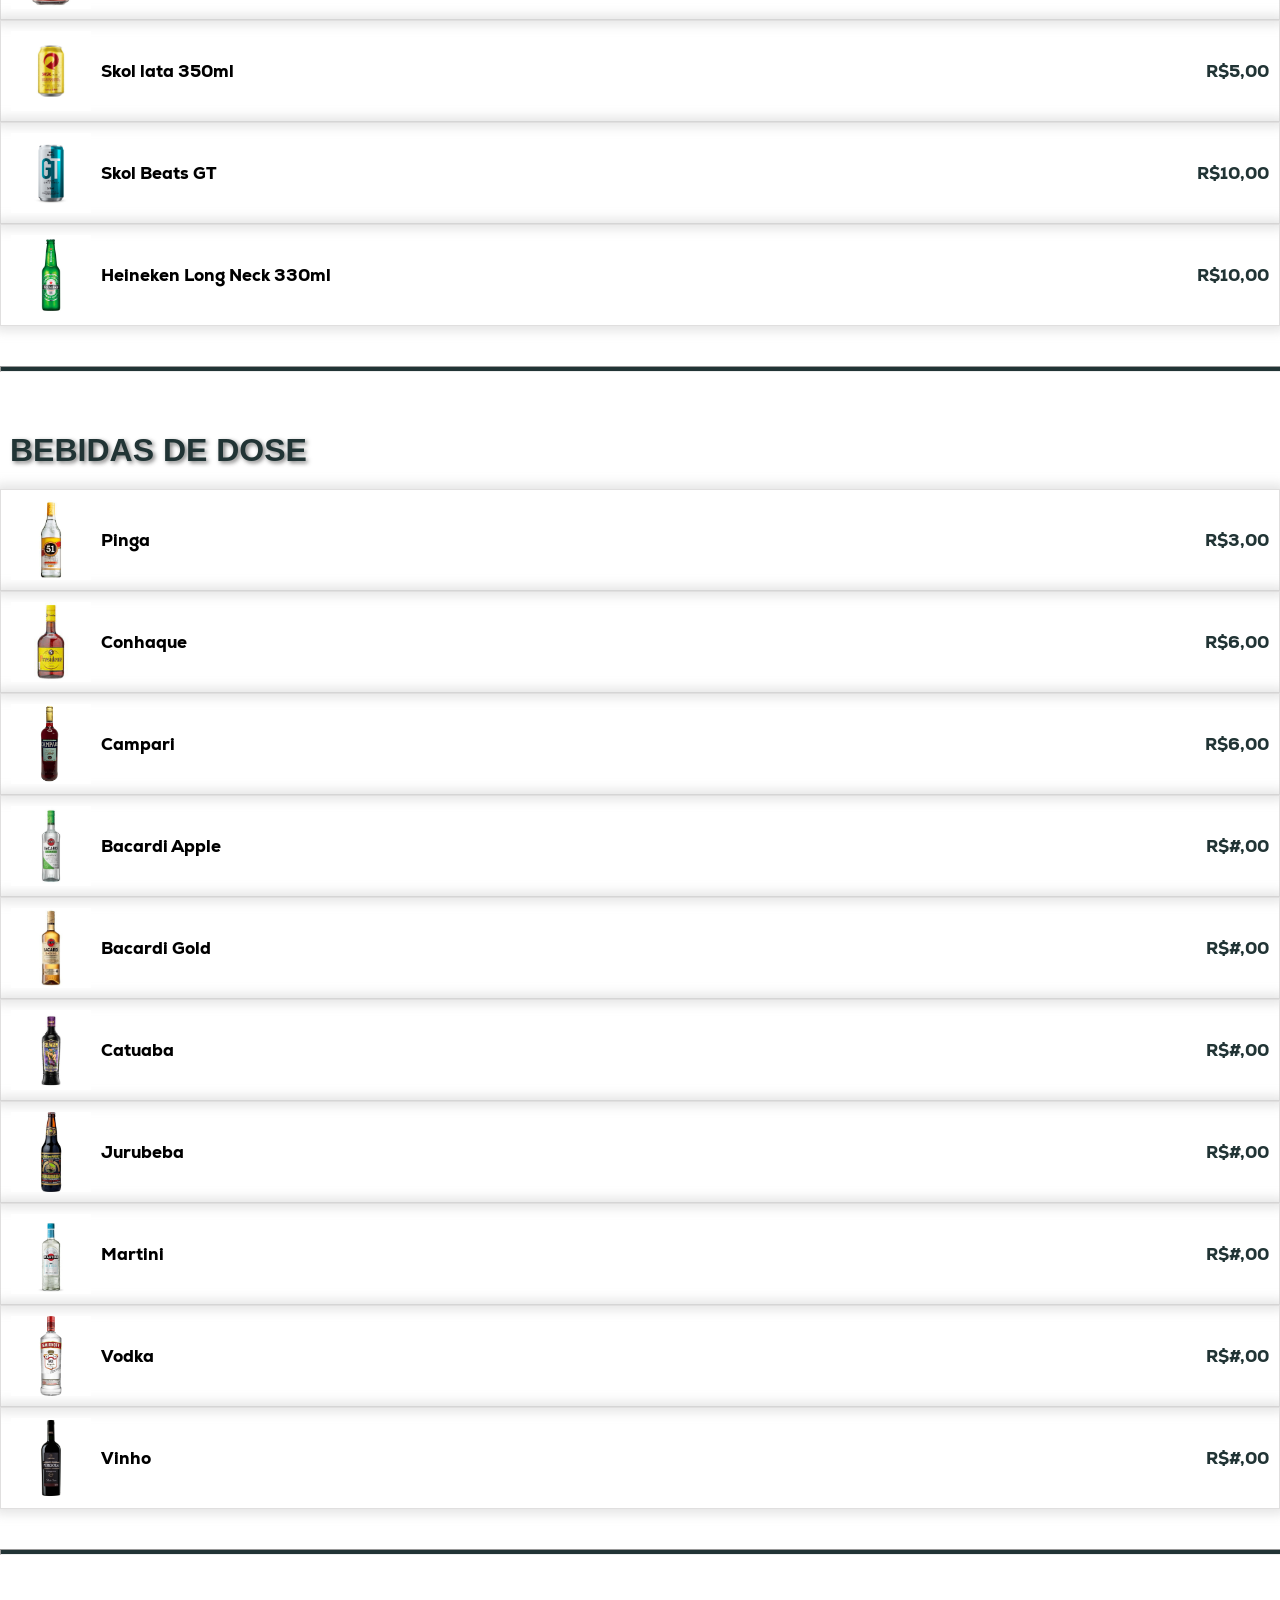
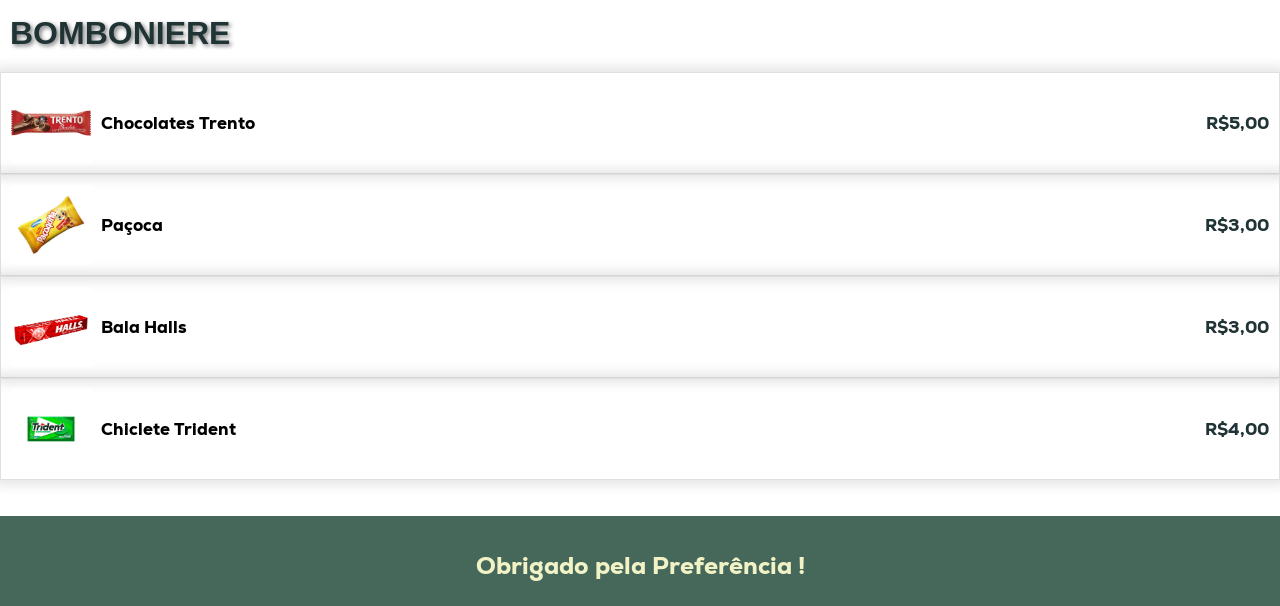
==== commit 17a16c78: "update" ====
--- a/index.html
+++ b/index.html
@@ -55,8 +55,8 @@
 </a>
 <aside class="info">
     <h1>horário de Funcionamento</h1>
-    <p>Sab - 09:00hrs a 19:00hrs</p>
-    <p>Dom - 09:00hrs a 19:00hrs</p>
+    <p>Sab - 09:00h á 19:00h</p>
+    <p>Dom - 09:00h á 19:00h</p>
     <h1>Endereço</h1>
     <p>Bairro Boa Viagem, Rua Nossa Senhora Aparecida, Nº757</p>
 
--- a/style.css
+++ b/style.css
@@ -17,11 +17,17 @@
  
 }
 
+html{
+    overflow-x: hidden;
+    overscroll-behavior-x: none;
+}
+
 body{
     background-color: rgb(255, 255, 255);
     font-family: Arial, Helvetica, sans-serif;
     margin: 0px;
-    overflow-x: hidden;
+    overscroll-behavior-x: none;
+    position: relative;
 }
 
 .slider {
@@ -101,11 +107,13 @@
     font-family: normal;
     background-color: var(--cor2);
     height: 45px;
-    display: flex;                /* ativa flexbox */
-    justify-content: space-evenly; 
-    align-items: center; 
+    display: flex;
+    justify-content: space-evenly;
+    align-items: center;
     overflow-x: auto;
-
+    position: sticky;
+    top: 0px;
+    z-index: 1000;
 }
 
 .cardapiohistoria > a{
@@ -146,34 +154,31 @@
     display: flex;
     justify-content: center;
 }
+
 main{
     width: 100%;
     margin: auto;
     padding-top: 0px;
-    overflow-x: hidden;
 }
 nav{
-    text-align: center;
-    align-items: center;
     background-color: var(--cor4);
     border-bottom-left-radius: 10px;
     border-bottom-right-radius: 10px;
+
     width: 100%;
-    max-height: 300px;
+    height: 70px;
+
+    display: flex;
+    justify-content: center;
+    align-items: center;
+    gap: 50px;
+
     overflow-x: auto;
+
     position: sticky;
-    top: 0;
+    top: 45px;
     z-index: 1000;
-
-
-    display: flex;                /* ativa flexbox */
-    justify-content: space-between; /* logo esquerda, menu direita */
-    align-items: center;          /* centraliza verticalmente */
-    gap: 50px;
-    
-    height: 70px;
-}
-
+}
 nav > a{
     color: var(--cor0);
     font-family: Nexa;
@@ -188,10 +193,6 @@
     padding: 10px;
     border: 1px solid rgb(224, 223, 223);
     box-shadow: 0 0 10px 5px #bebebe66;
-}
-
-#produtos:hover{
-    height: 90px;
 }
 
 #produtomaispedido{
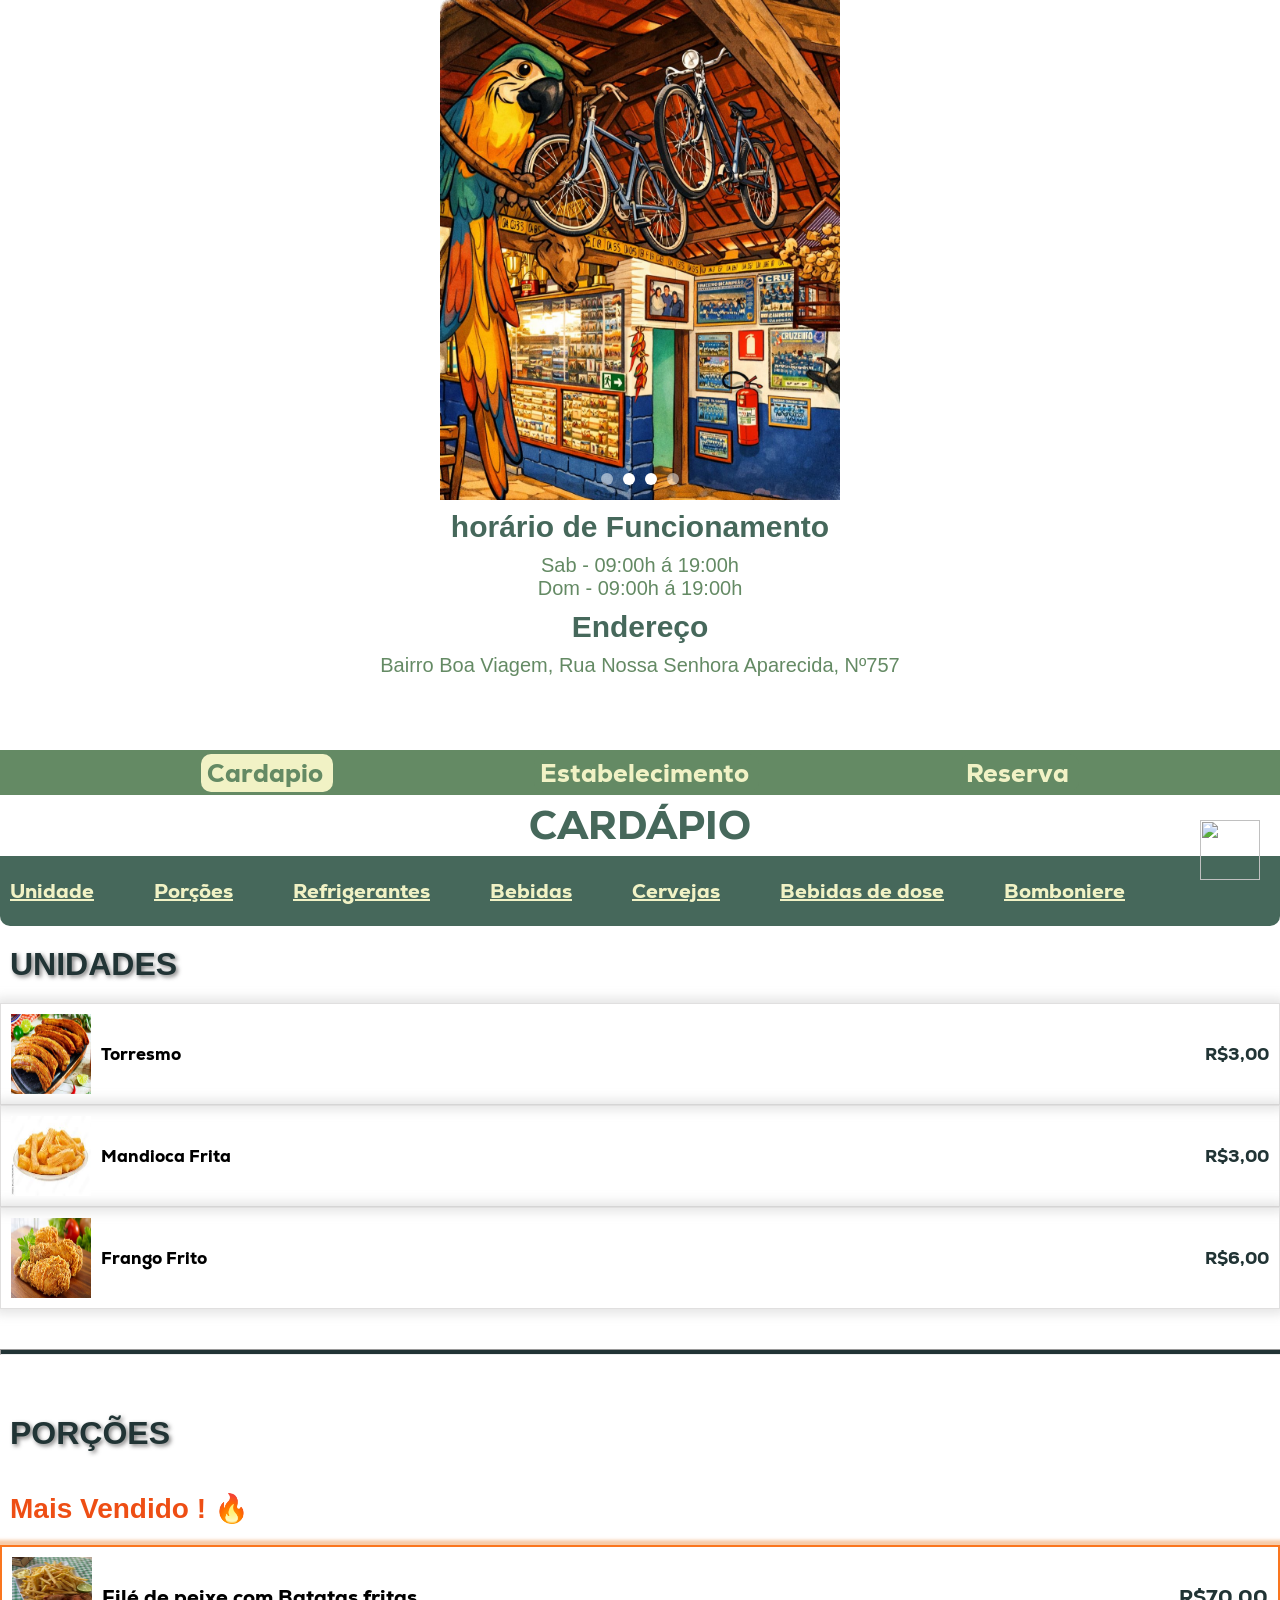
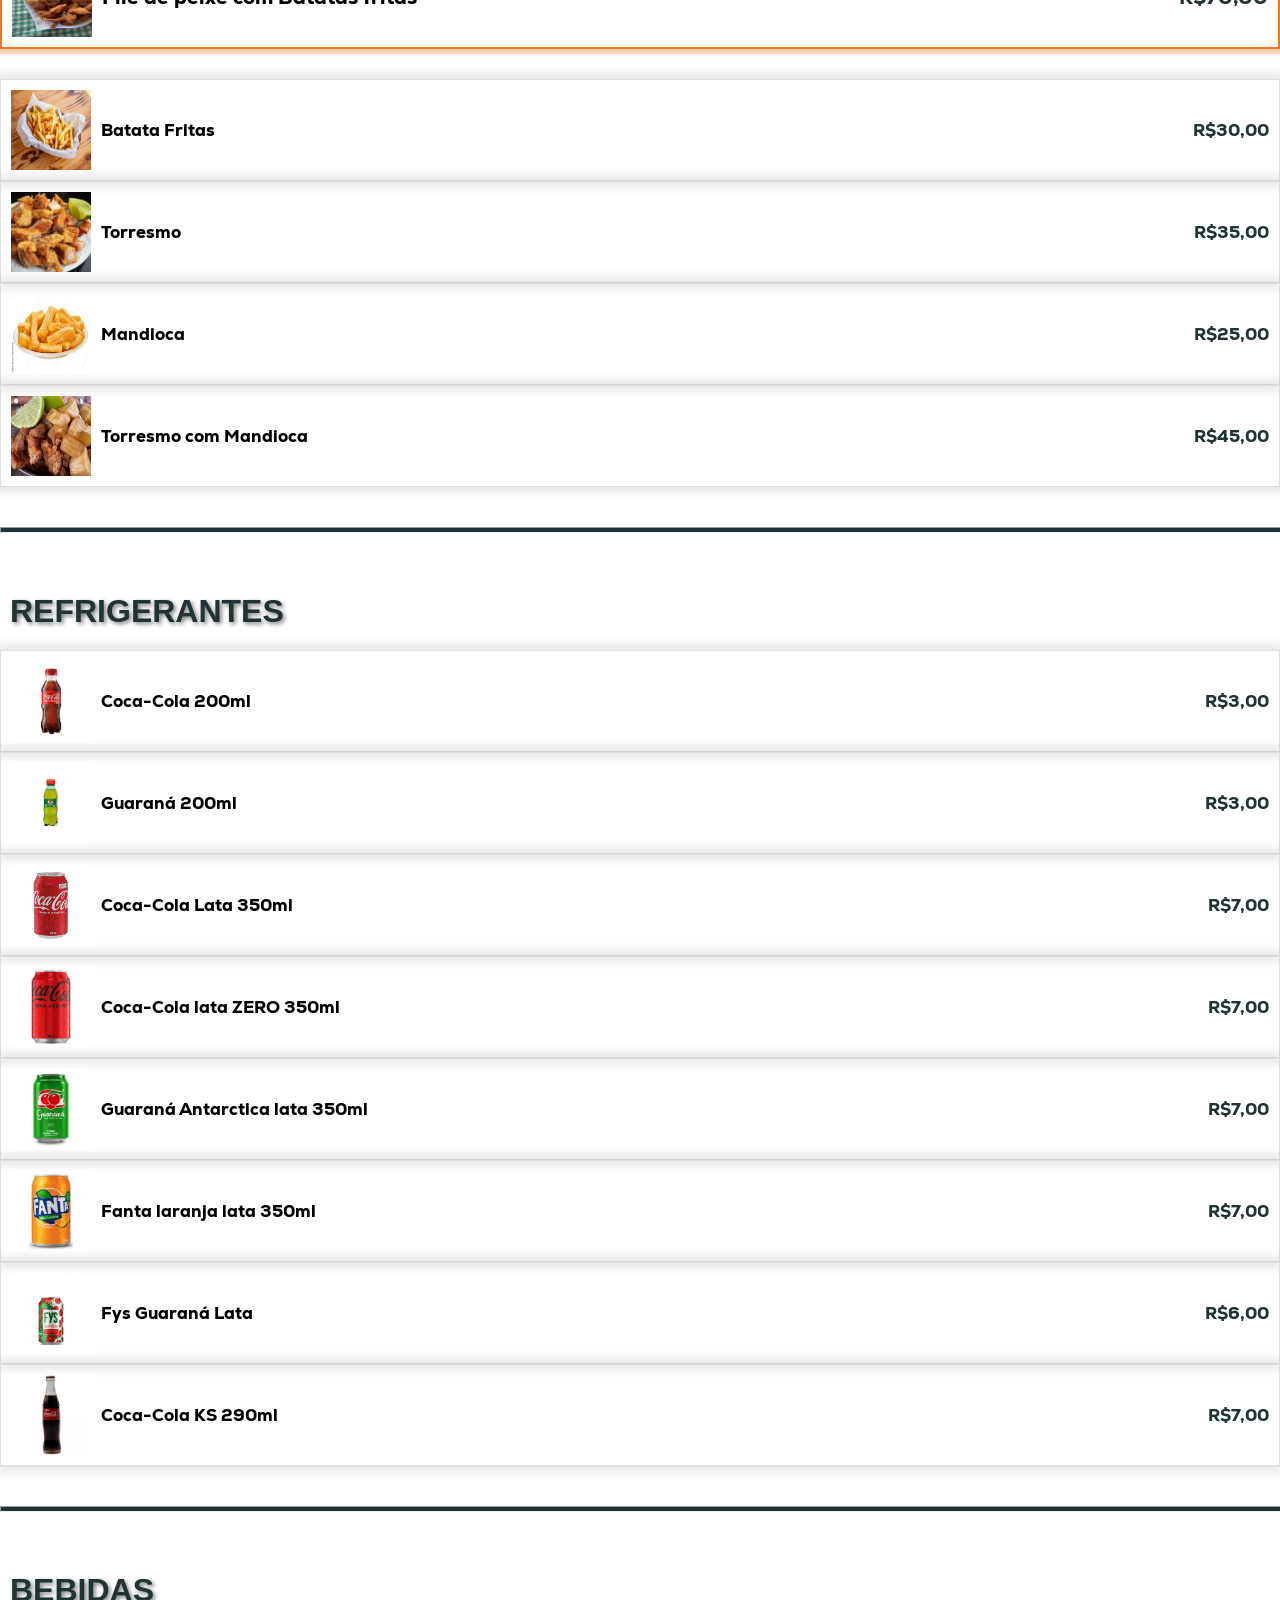
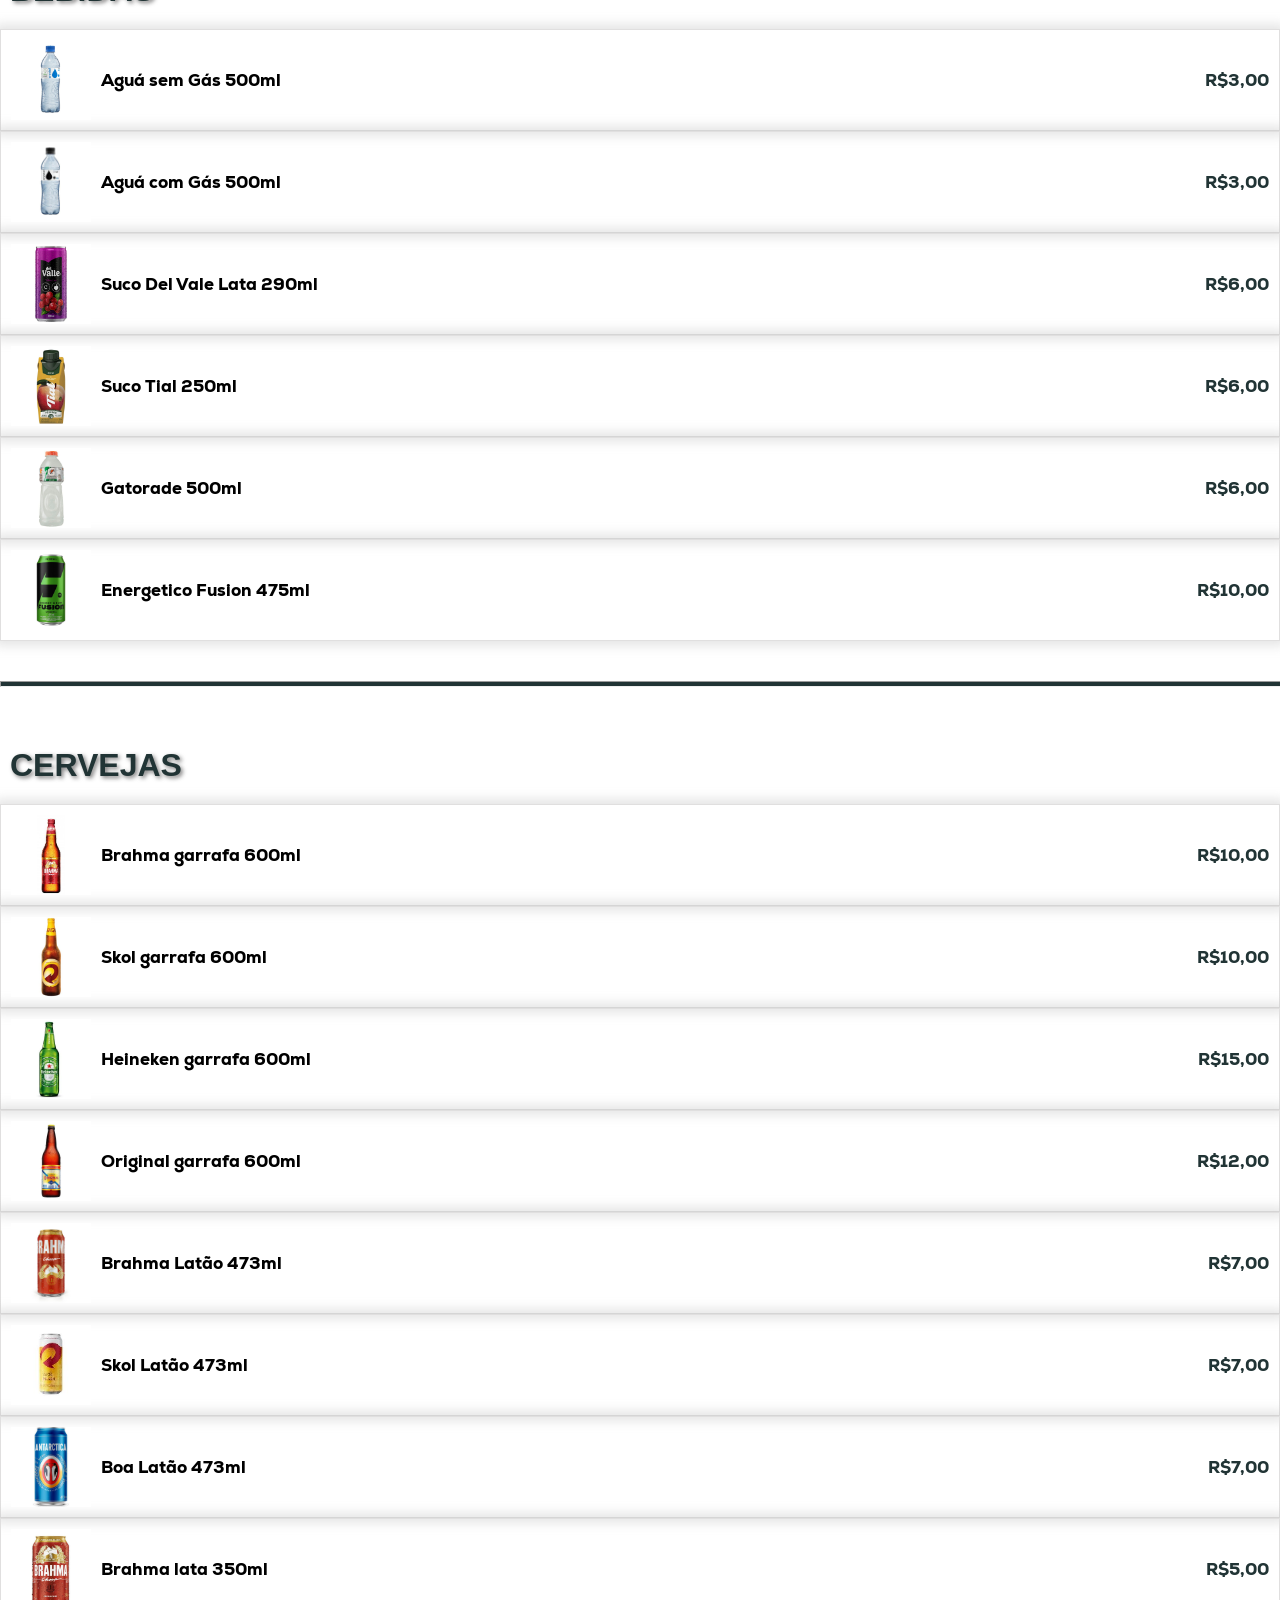
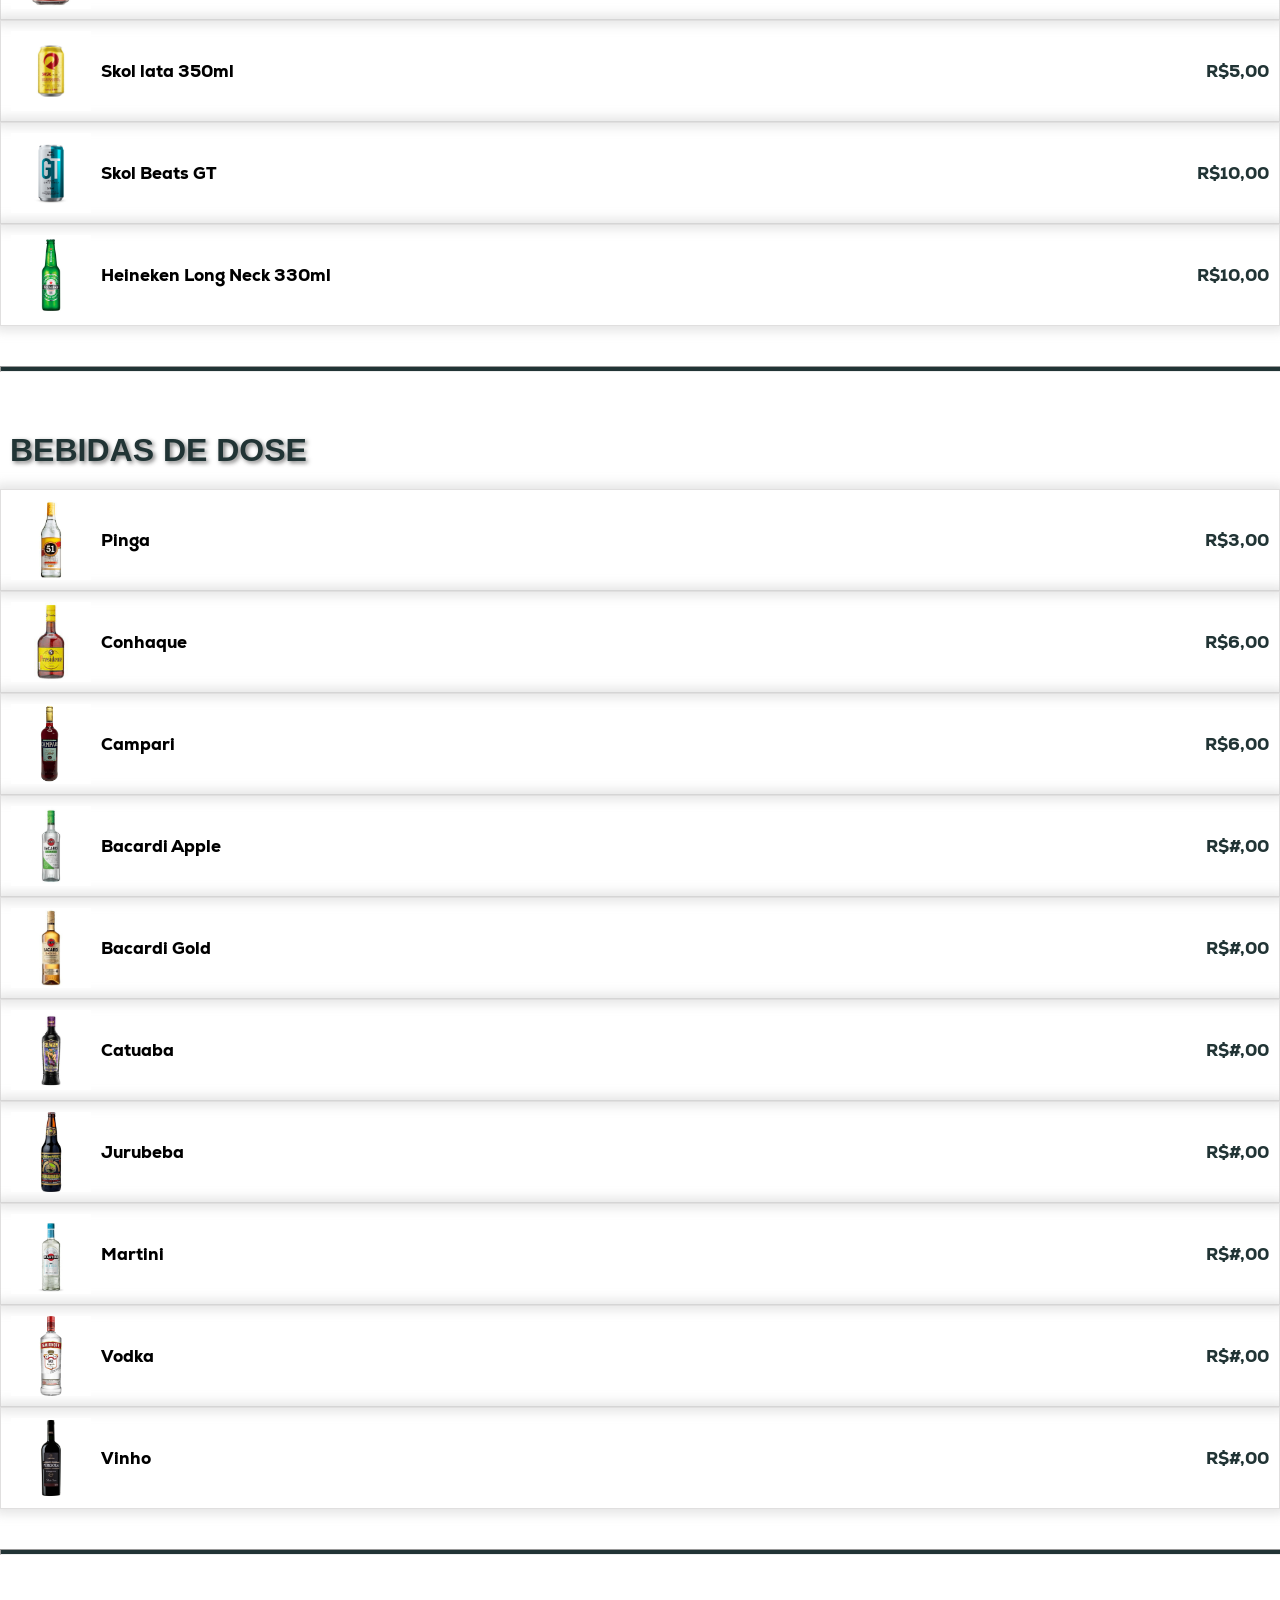
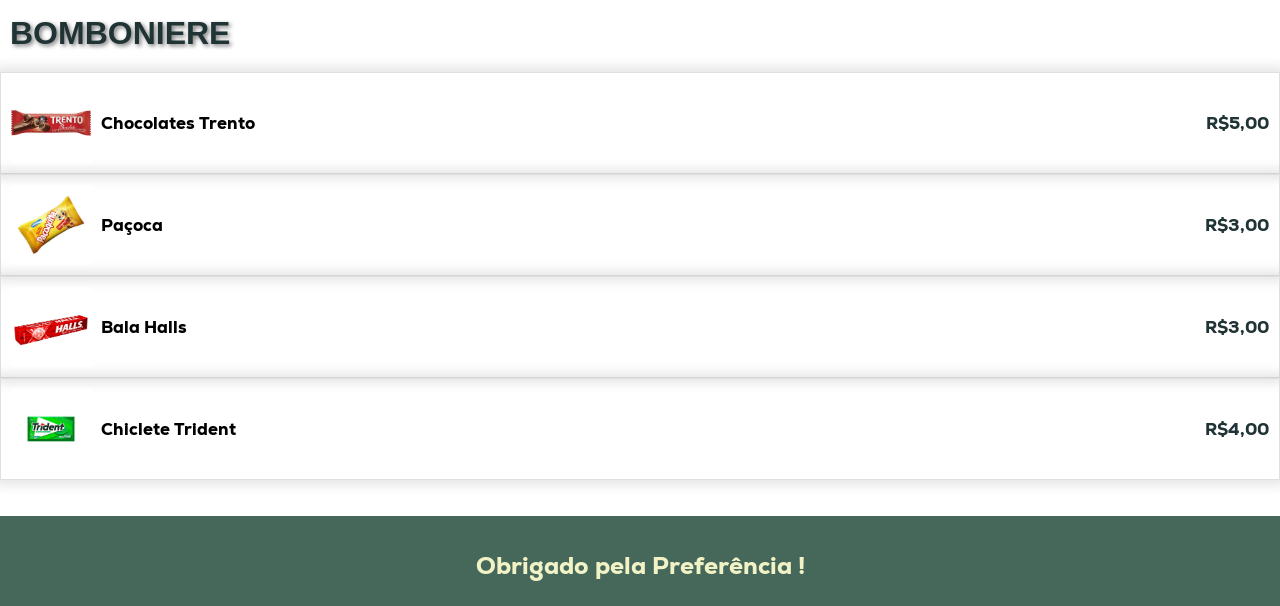
==== commit 2a63bac5: "update" ====
--- a/index.html
+++ b/index.html
@@ -50,7 +50,7 @@
 
   setInterval(changeImage, 2000); // agora 2 segundos
 </script>
-<a href="https://wa.me/5537991160742" class="whatsapp-fixo" target="_blank">
+<a href="https://wa.me/5537988072350" class="whatsapp-fixo" target="_blank">
   <img src="https://cdn-icons-png.flaticon.com/512/733/733585.png" width="60">
 </a>
 <aside class="info">
--- a/style.css
+++ b/style.css
@@ -18,7 +18,6 @@
 }
 
 html{
-    overflow-x: hidden;
     overscroll-behavior-x: none;
 }
 
@@ -76,8 +75,8 @@
 
 header{
     height: 500px;
-    width: 400px;
-    overflow: hidden;
+    width: 100%;
+    max-width: 400px;
     position: relative;
     background-color:white;
     margin: 0 auto;
@@ -98,11 +97,21 @@
 .info{
     text-align: center;
     align-items: center;
-    font-family: Nexa, Helvetica, sans-serif;
+    font-family: Arial, Helvetica, sans-serif , Helvetica, sans-serif;
+    font-size: 20px;
     height: 250px;
     background-color:white;
     color: var(--cor4);
 }
+
+.info > p{
+    color: var(--cor2);
+}
+
+.info > h1{
+    padding: 10px;
+}
+
 .cardapiohistoria{
     font-family: normal;
     background-color: var(--cor2);
@@ -169,15 +178,17 @@
     height: 70px;
 
     display: flex;
-    justify-content: center;
-    align-items: center;
-    gap: 50px;
+    align-items: center;
+    gap: 40px;
 
     overflow-x: auto;
+    overflow-y: hidden;
 
     position: sticky;
     top: 45px;
     z-index: 1000;
+    scroll-snap-type: x mandatory;
+    -webkit-overflow-scrolling: touch;
 }
 nav > a{
     color: var(--cor0);
@@ -185,6 +196,9 @@
     font-size: 20px;
     display: flex;
     padding: 10px;
+    flex: 0 0 auto;
+    white-space: nowrap;
+    scroll-snap-align: start;
 }
 
 #produtos{
@@ -263,4 +277,10 @@
     align-items: center;
     text-align: center;
     padding-top: 10px;
+}
+
+@media (max-width:768px) {
+    .info{
+        height: 310px;
+    }
 }
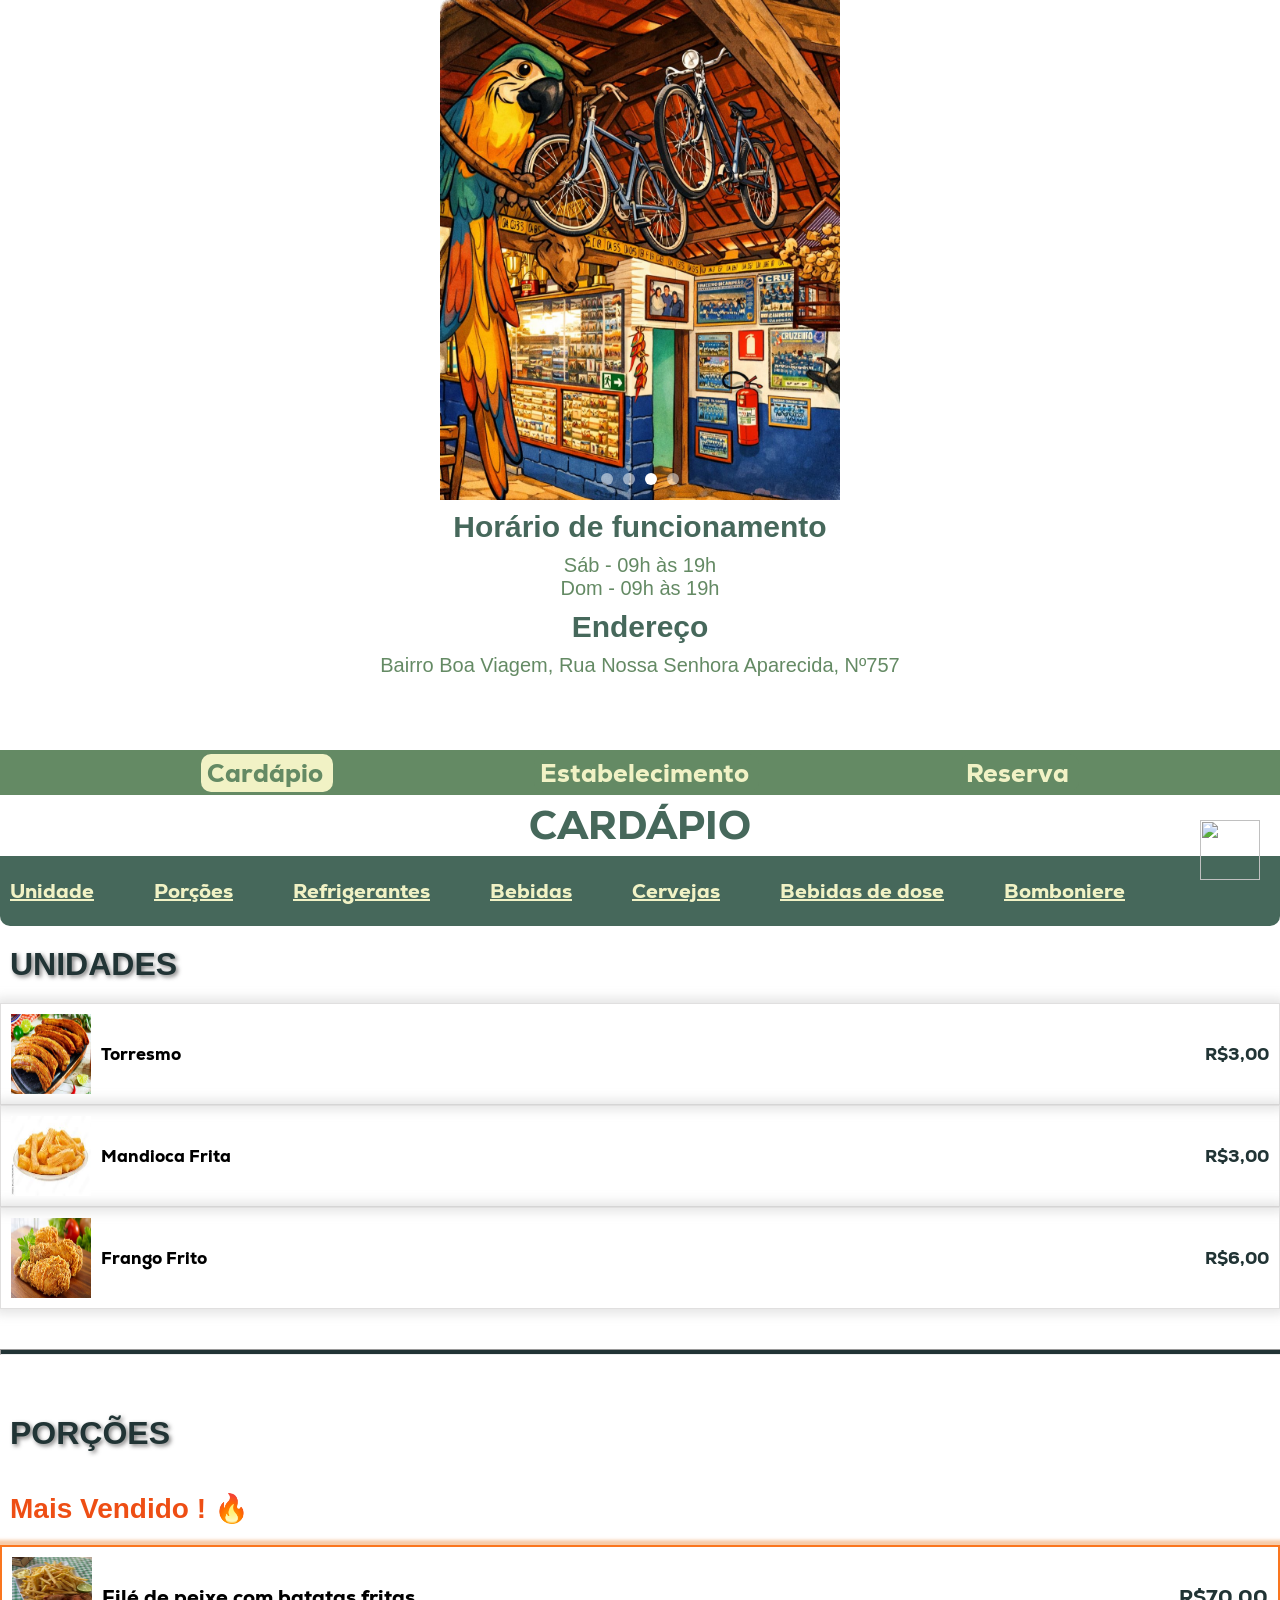
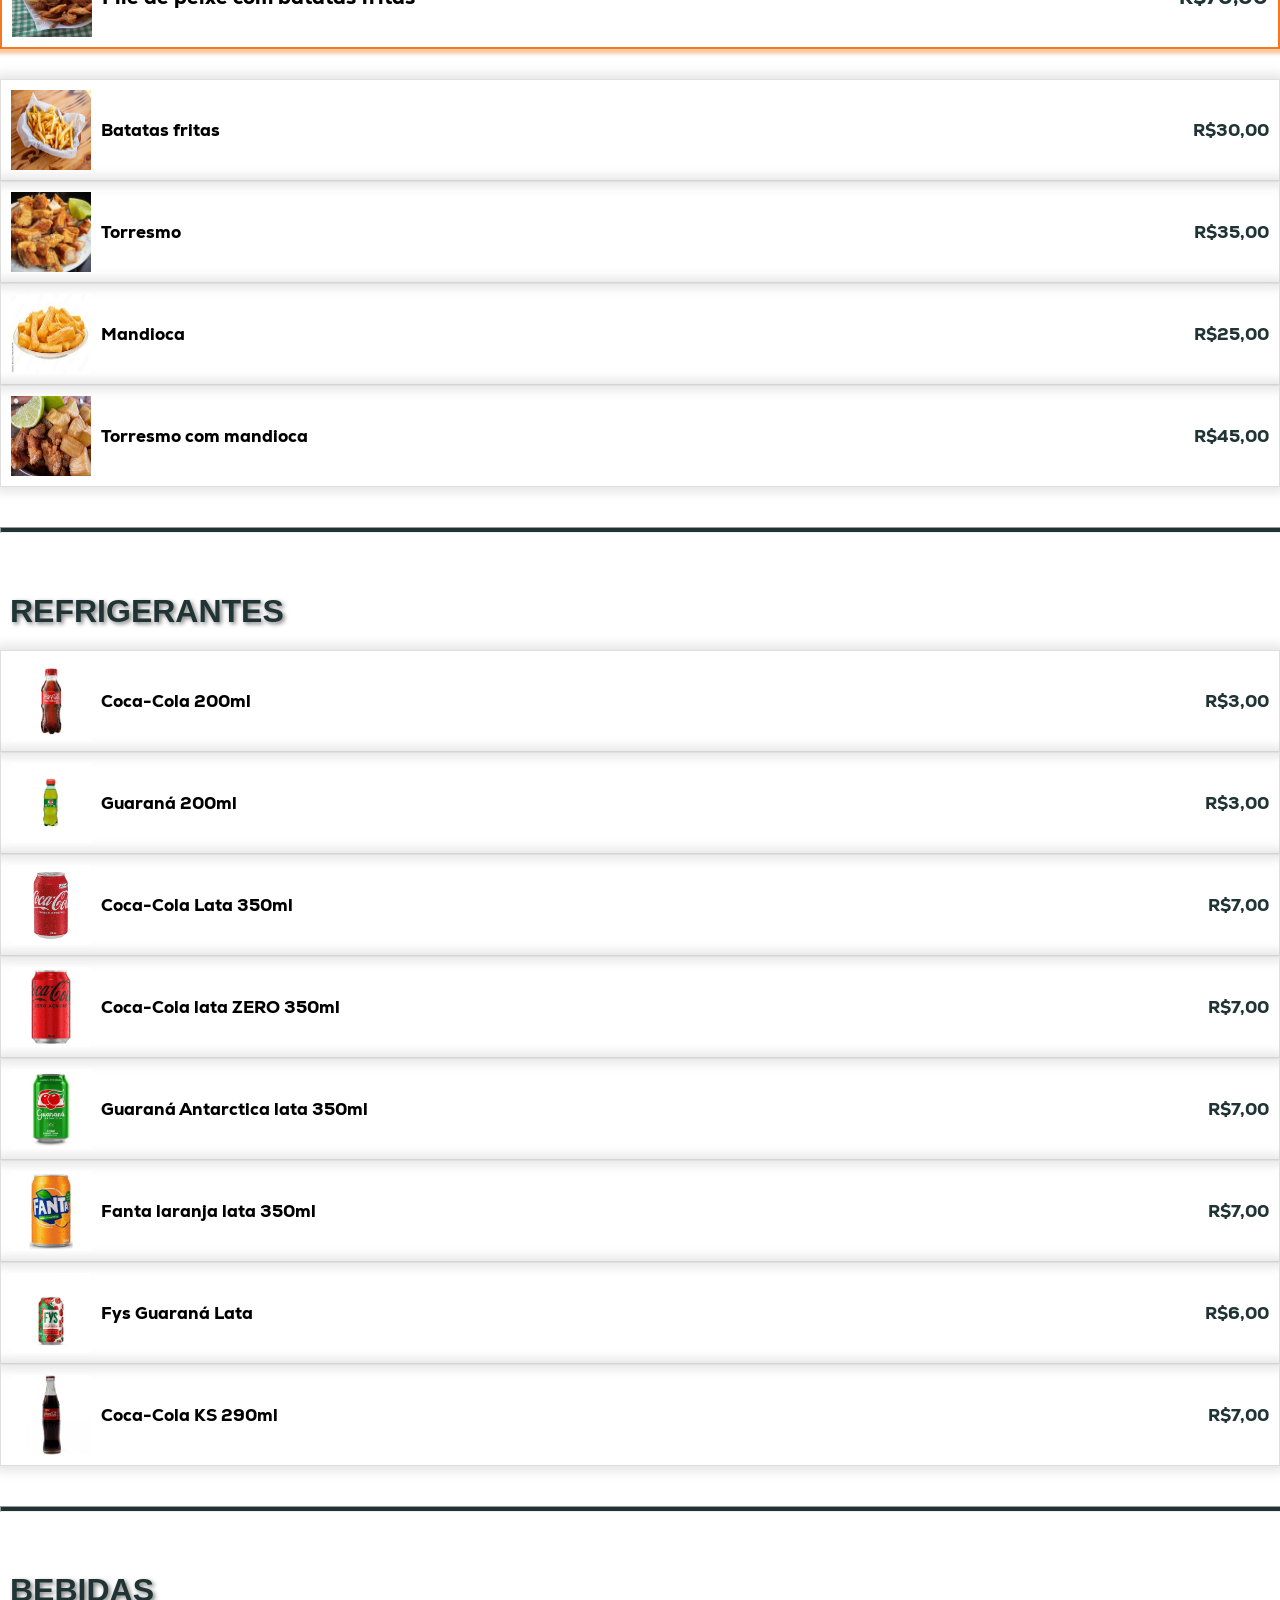
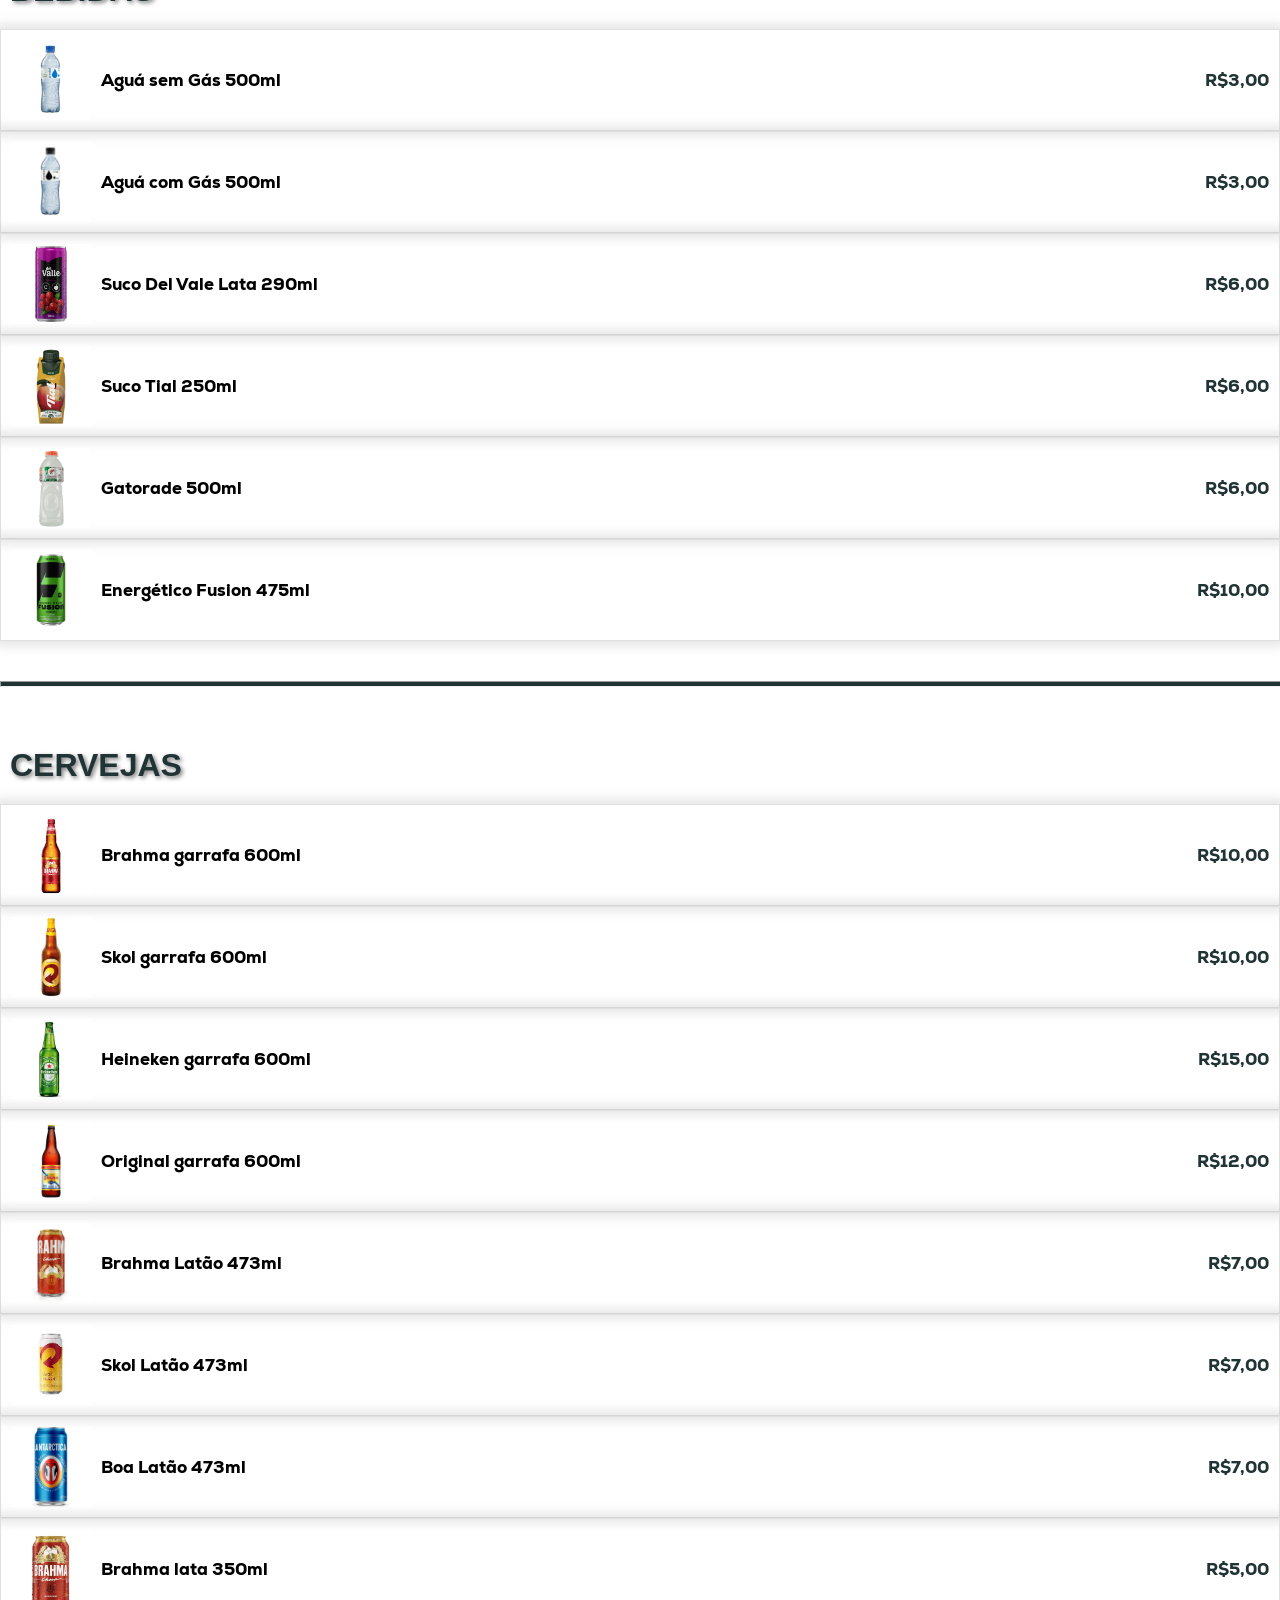
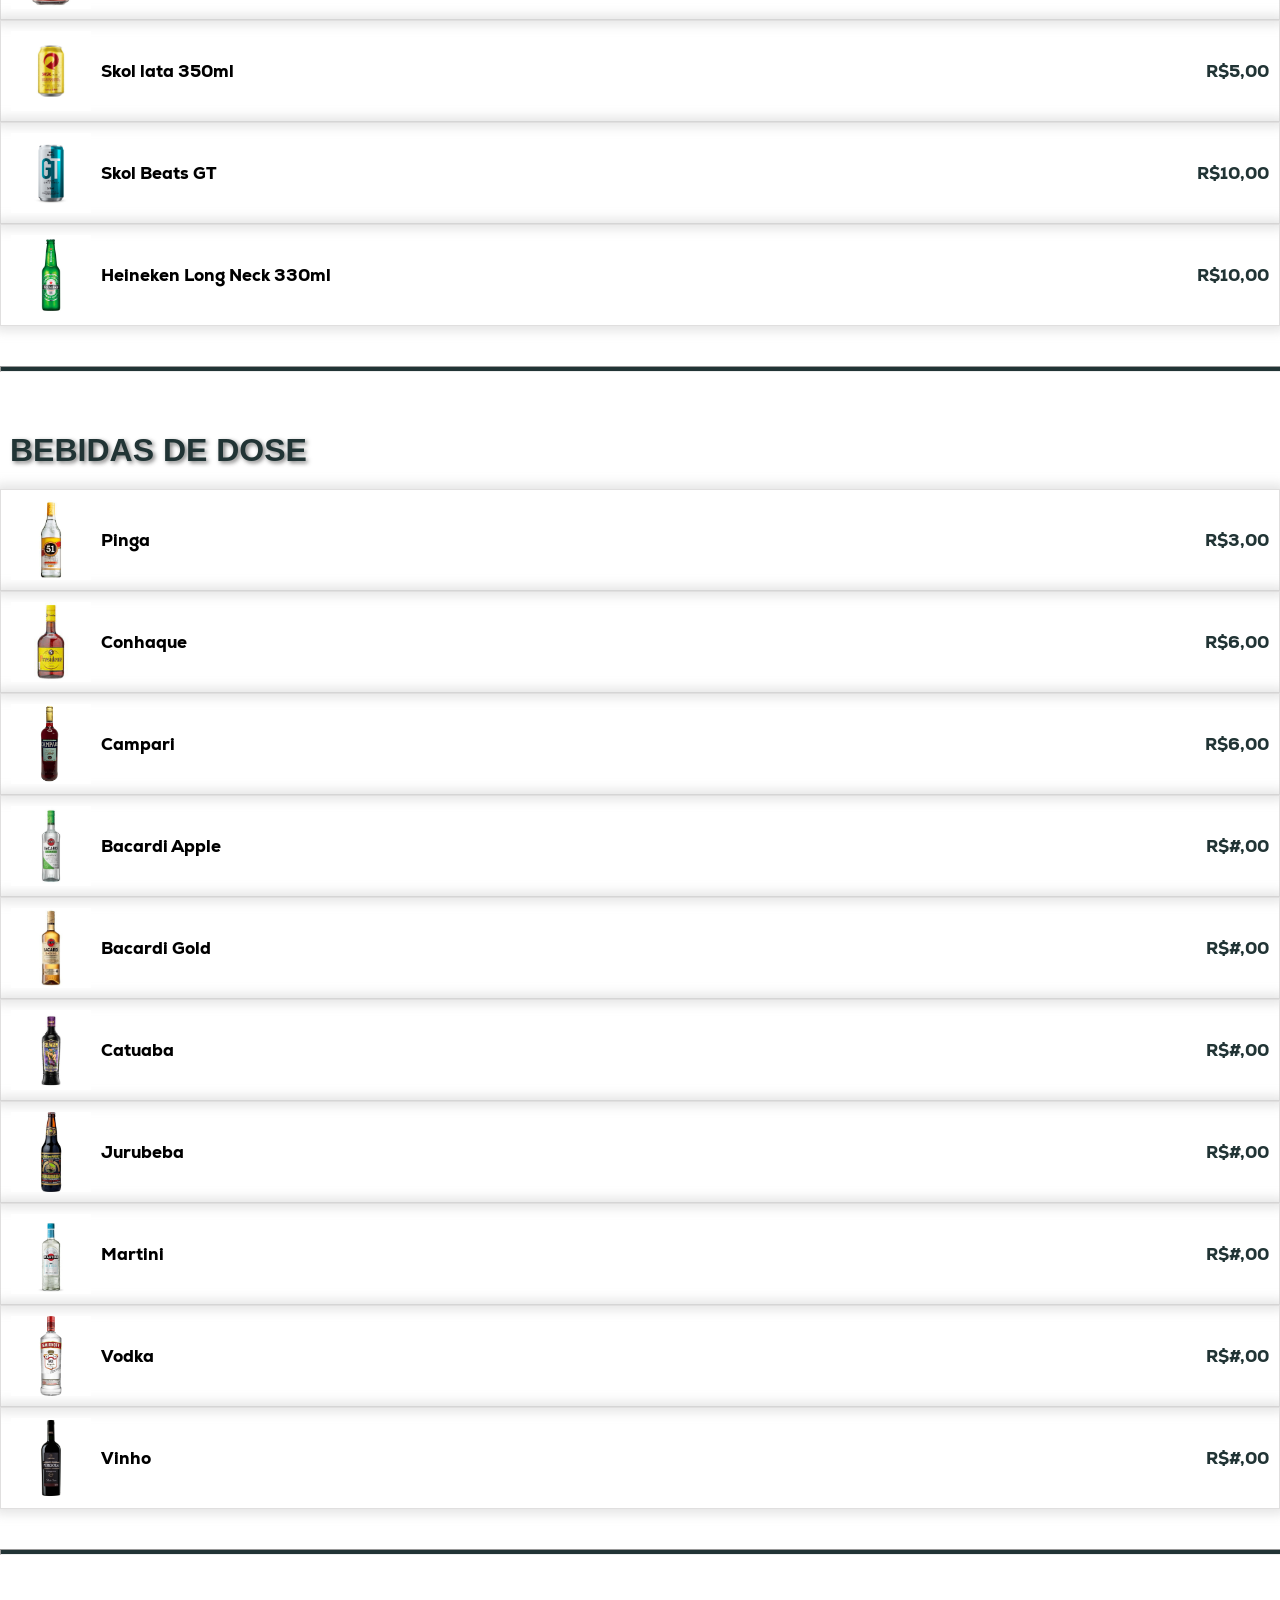
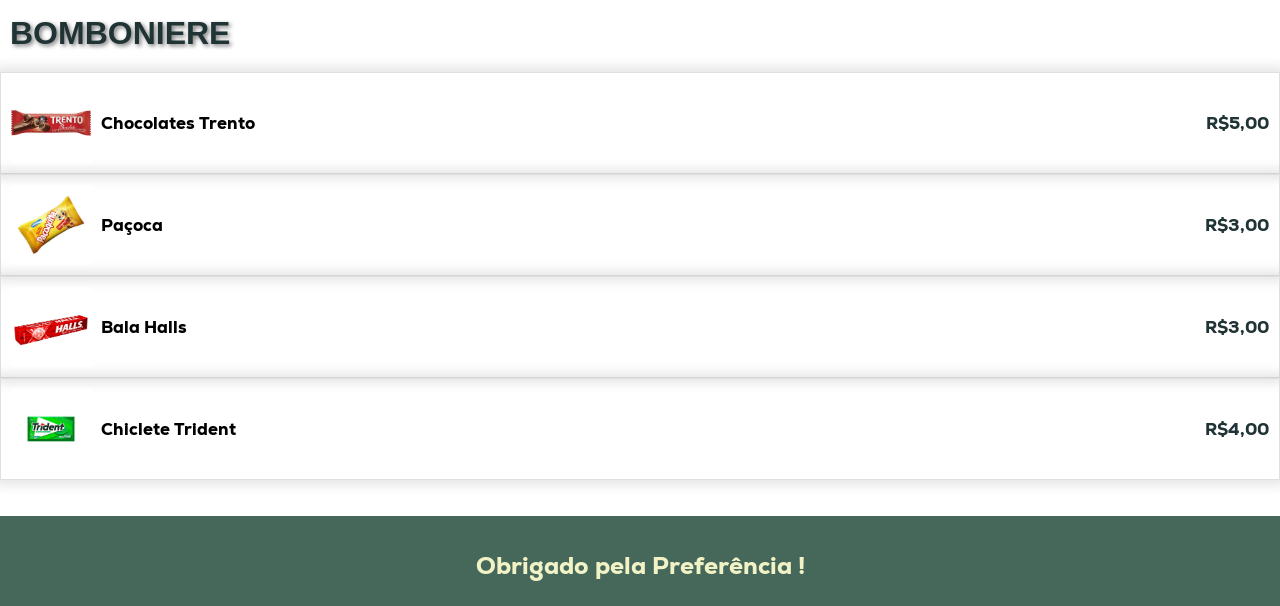
==== commit 51053649: "update" ====
--- a/index.html
+++ b/index.html
@@ -54,16 +54,16 @@
   <img src="https://cdn-icons-png.flaticon.com/512/733/733585.png" width="60">
 </a>
 <aside class="info">
-    <h1>horário de Funcionamento</h1>
-    <p>Sab - 09:00h á 19:00h</p>
-    <p>Dom - 09:00h á 19:00h</p>
+    <h1>Horário de funcionamento</h1>
+    <p>Sáb - 09h às 19h</p>
+    <p>Dom - 09h às 19h</p>
     <h1>Endereço</h1>
     <p>Bairro Boa Viagem, Rua Nossa Senhora Aparecida, Nº757</p>
 
 </aside>
 
 <aside class="cardapiohistoria">
-    <a href="#" id="Cardapio">Cardapio</a>
+    <a href="#" id="Cardapio">Cardápio</a>
     <a href="index2.html" id="espaço">Estabelecimento</a>
     <a href="index3.html" id="reserva">Reserva</a>
 </aside>
@@ -131,7 +131,7 @@
             </div>
 
             <div class="Descrição">
-                <p>Filé de peixe com Batatas fritas</p>
+                <p>Filé de peixe com batatas fritas</p>
             </div>
             <div class=" Valor">
                 <p>R$70,00</p>
@@ -143,7 +143,7 @@
                 </div>
 
                 <div class="Descrição">
-                    <p>Batata Fritas</p>
+                    <p>Batatas fritas</p>
                 </div>
                 <div class=" Valor">
                     <p>R$30,00</p>
@@ -182,7 +182,7 @@
                 </div>
 
                 <div class="Descrição">
-                    <p>Torresmo com Mandioca</p>
+                    <p>Torresmo com mandioca</p>
                 </div>
                 <div class=" Valor">
                     <p>R$45,00</p>
@@ -371,7 +371,7 @@
                 </div>
 
                 <div class="Descrição">
-                    <p>Energetico Fusion 475ml</p>
+                    <p>Energético Fusion 475ml</p>
                 </div>
                 <div class=" Valor">
                     <p>R$10,00</p>
